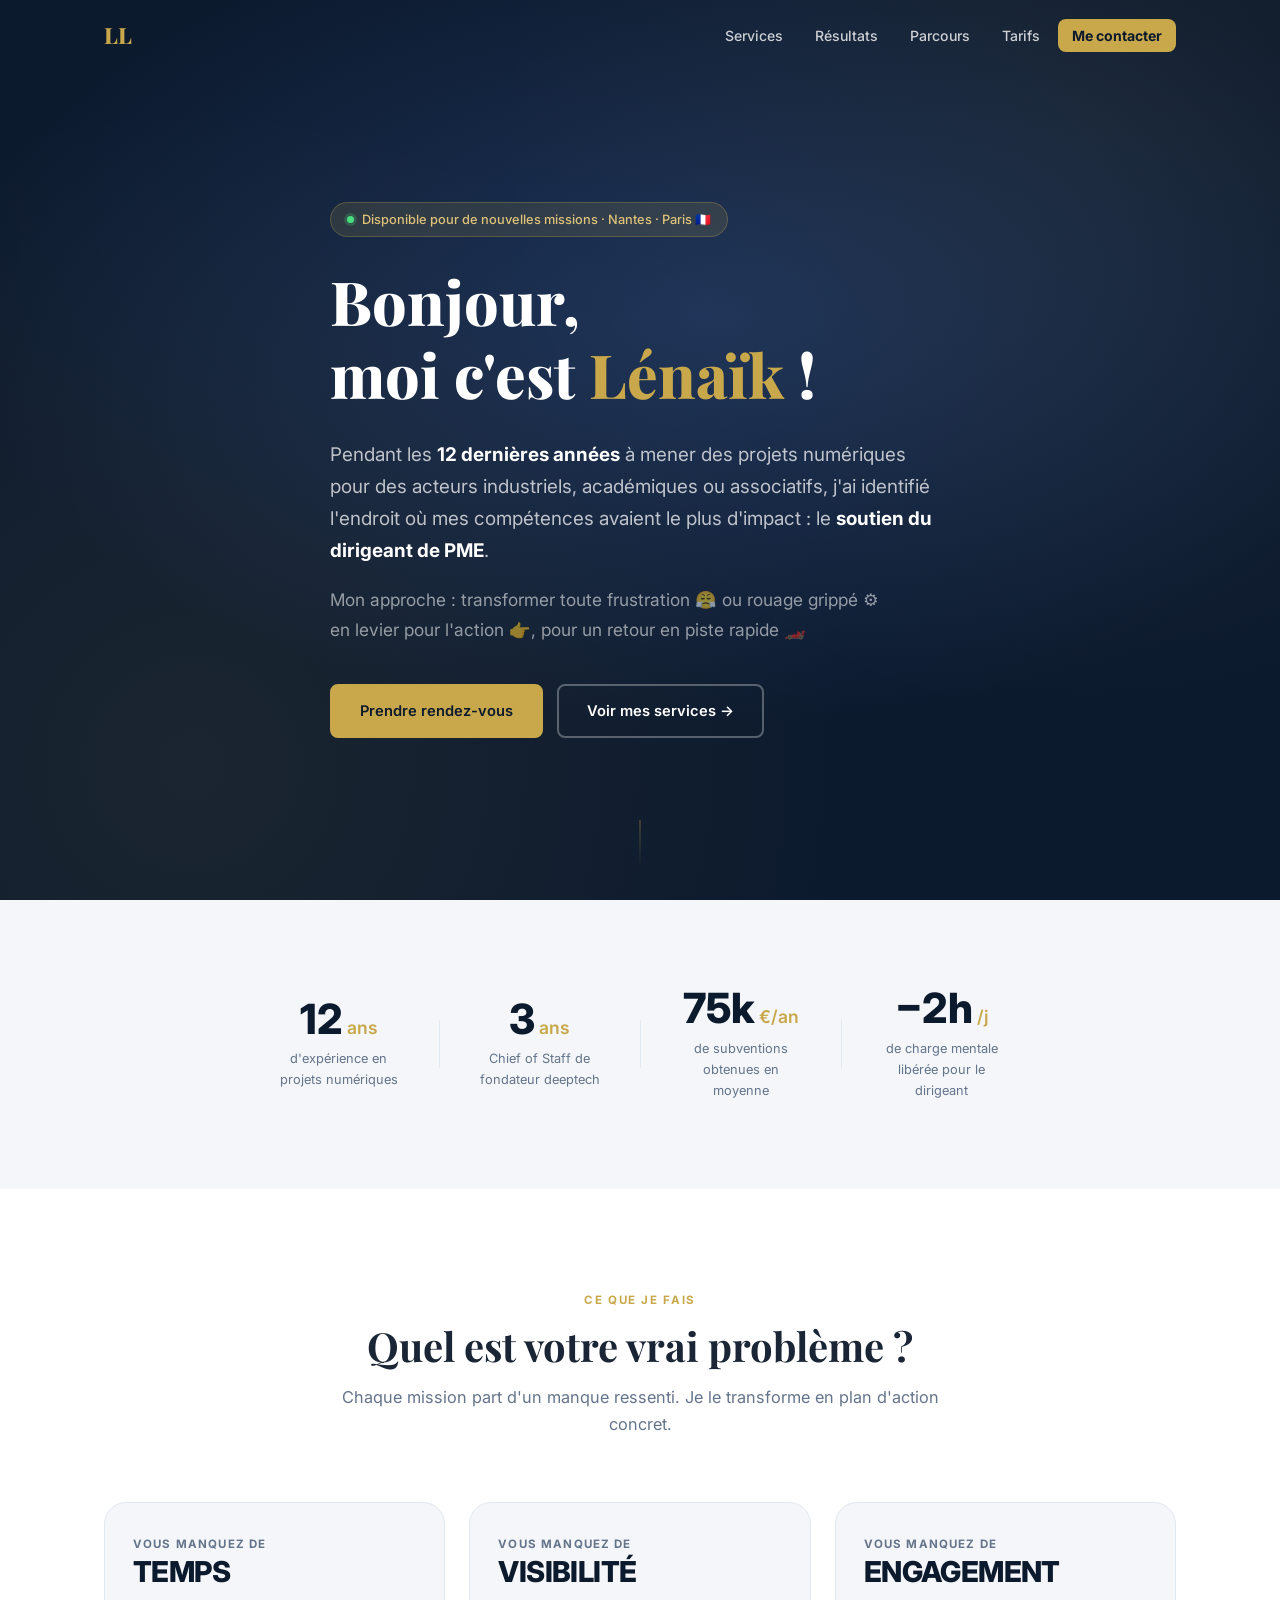
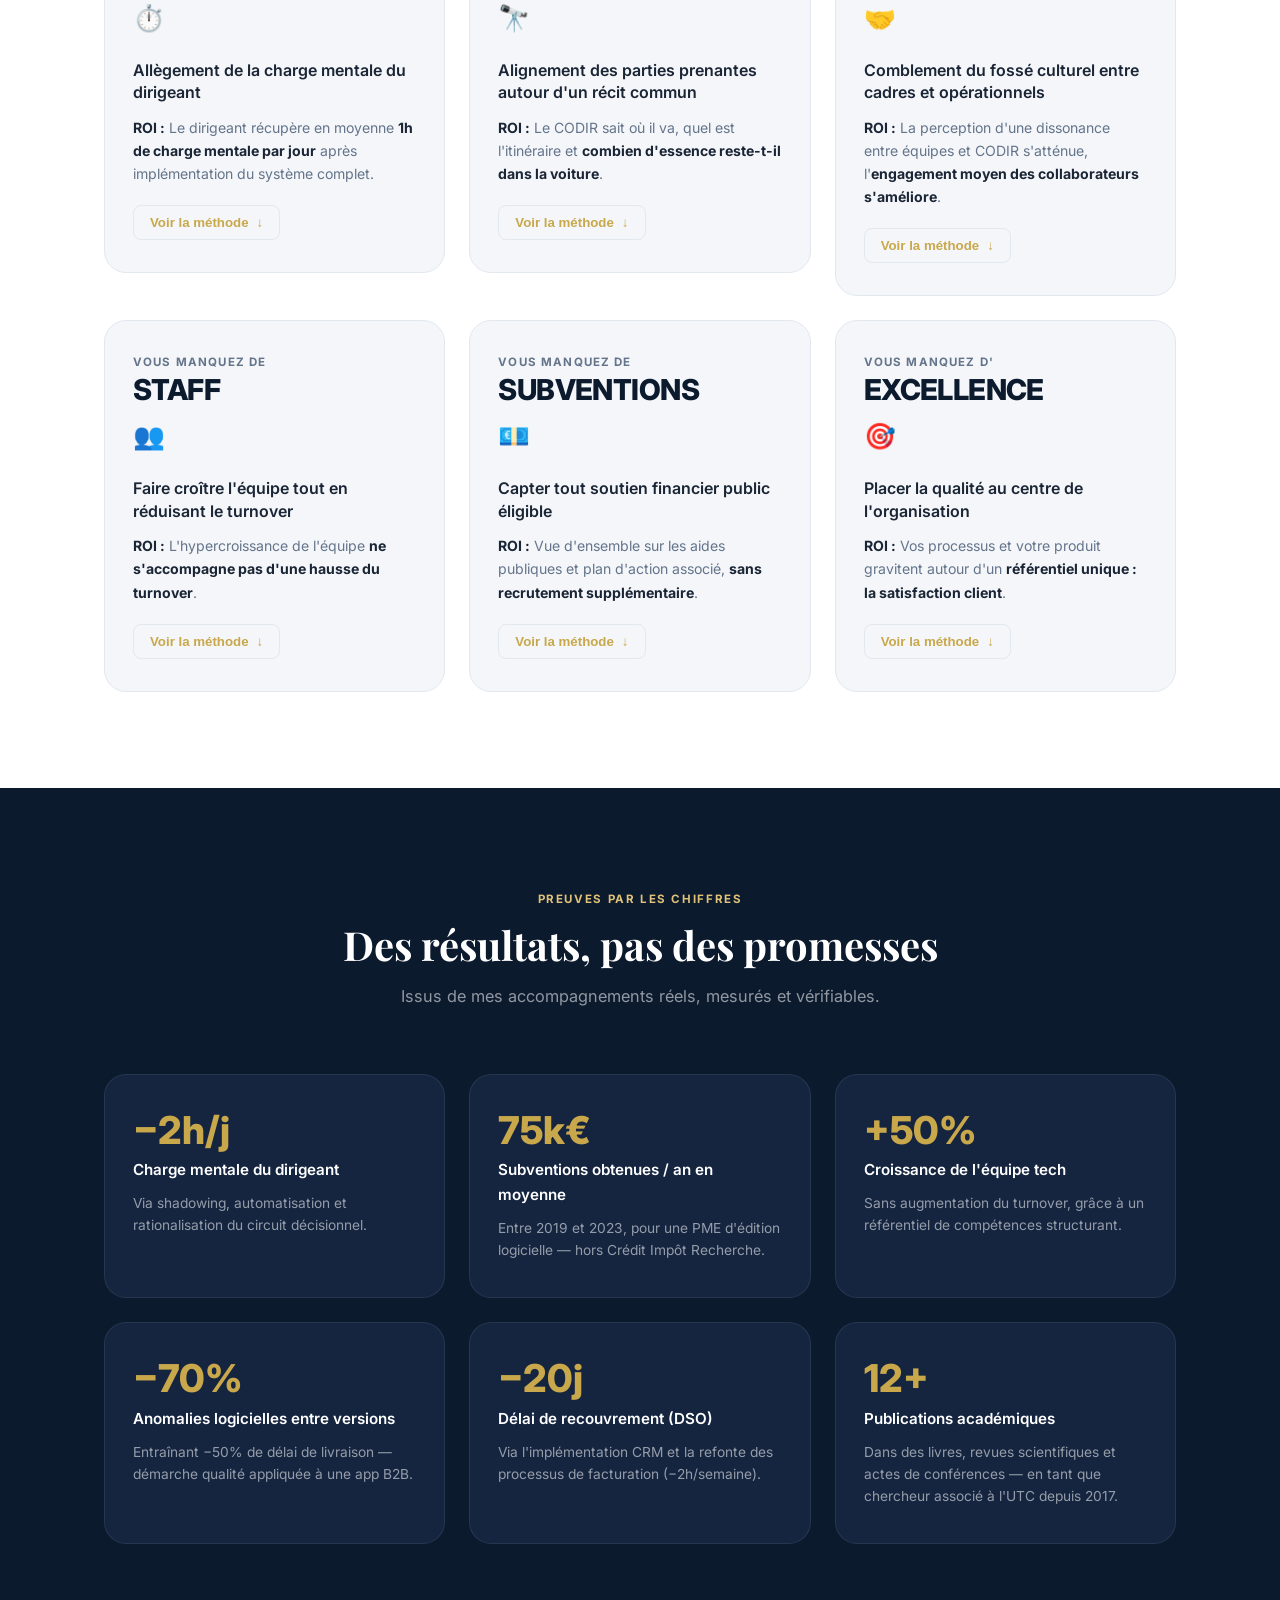
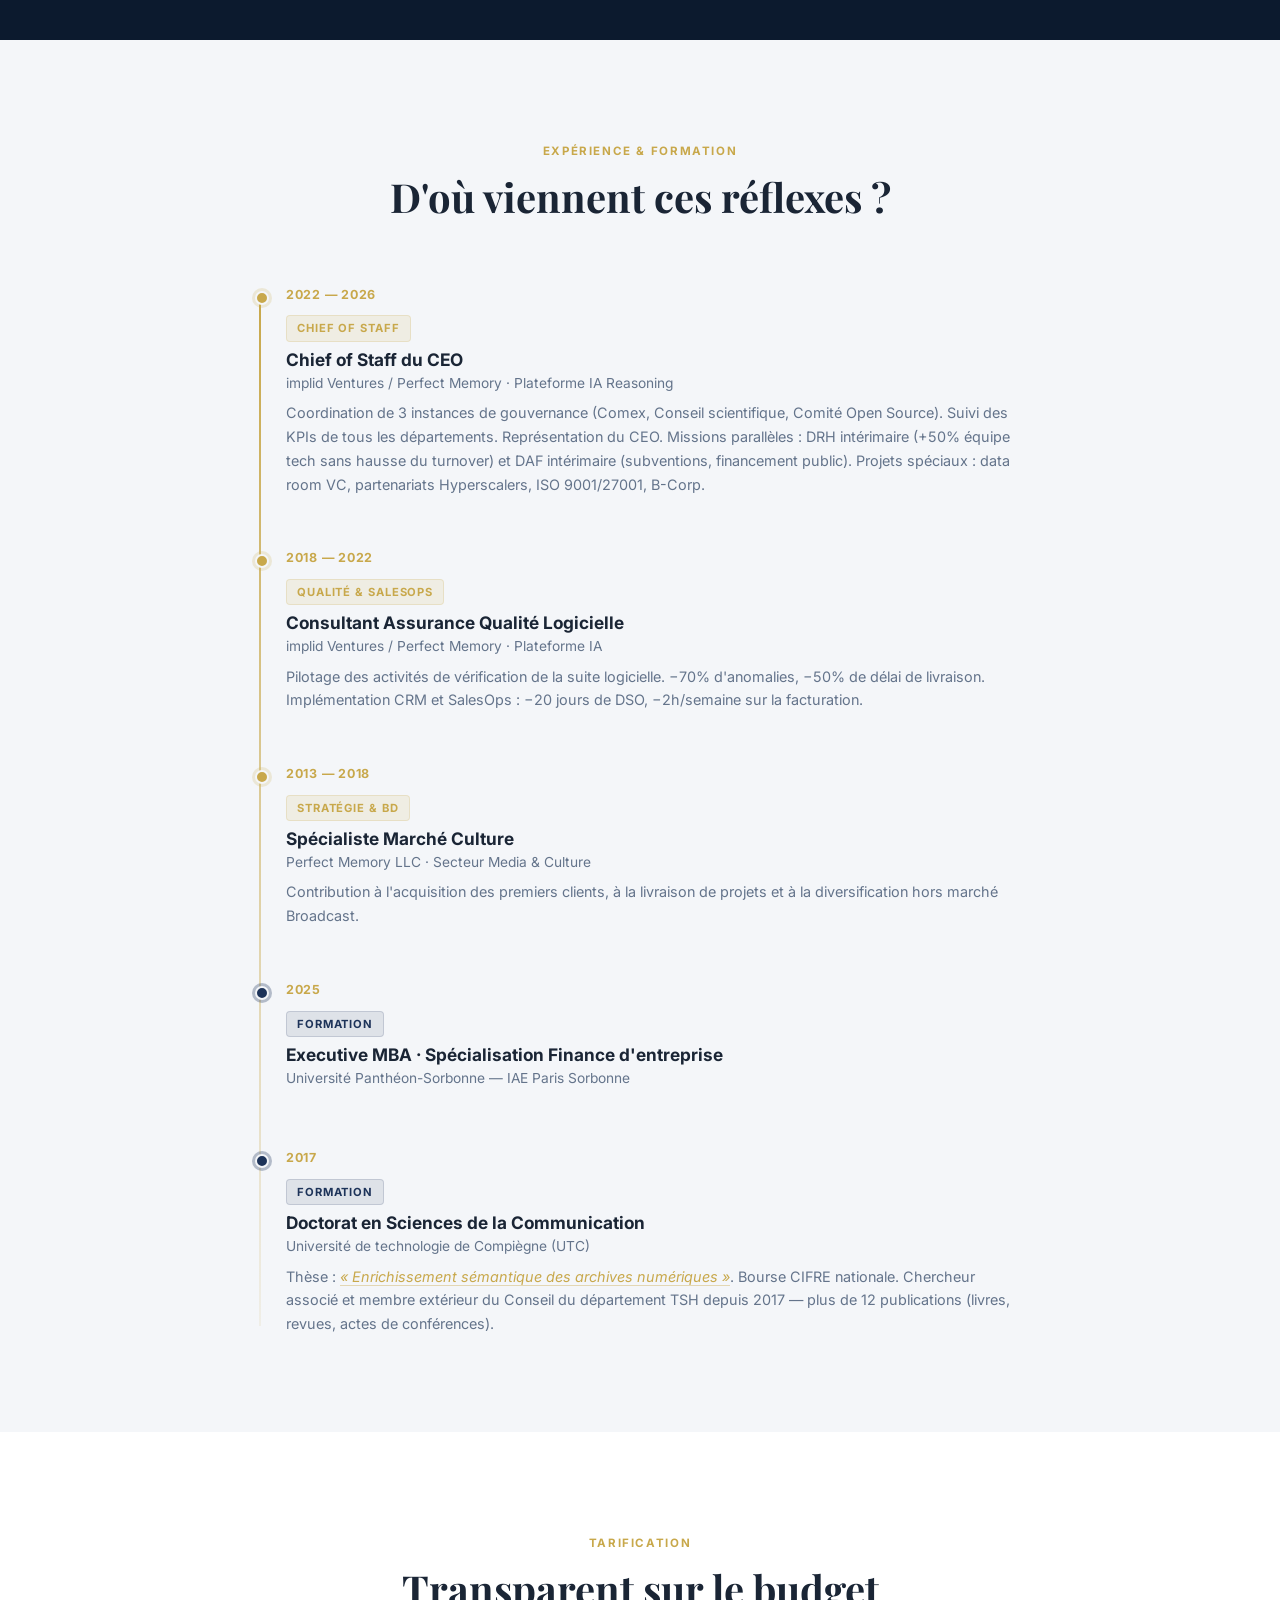
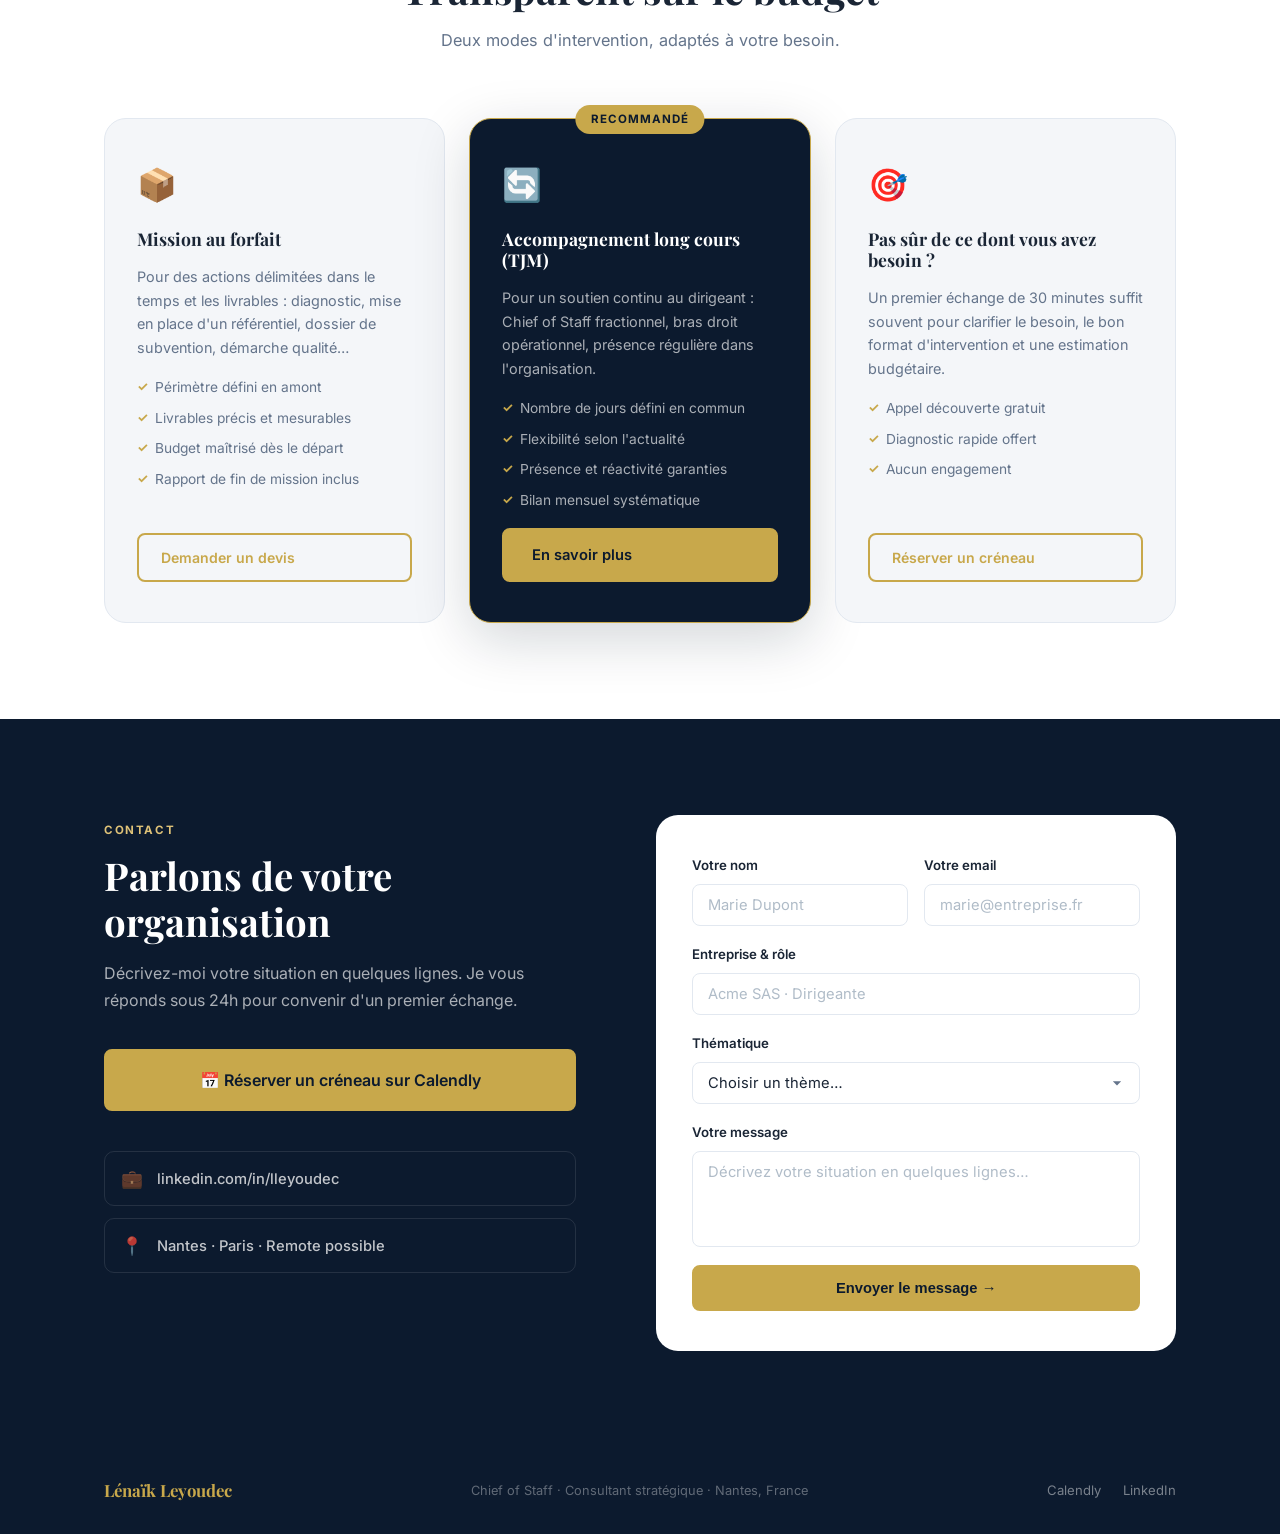
==== index.html @ 0b2a0958 "Formulaire : mailto via JS, supprime l'avertissement navigateur" ====
<!DOCTYPE html>
<html lang="fr">
<head>
  <meta charset="UTF-8" />
  <meta name="viewport" content="width=device-width, initial-scale=1.0" />
  <title>Lénaïk Leyoudec — Chief of Staff pour dirigeants de PME</title>
  <meta name="description" content="Consultant Chief of Staff pour dirigeants de PME et organisations en croissance. Allègement de la charge mentale, alignement stratégique, croissance d'équipe." />
  <link rel="preconnect" href="https://fonts.googleapis.com" />
  <link rel="preconnect" href="https://fonts.gstatic.com" crossorigin />
  <link href="https://fonts.googleapis.com/css2?family=Playfair+Display:wght@700;800&family=Inter:wght@300;400;500;600;700;800&display=swap" rel="stylesheet" />
  <link rel="stylesheet" href="style.css" />
</head>
<body>

  <!-- ─── NAV ──────────────────────────────────────────────── -->
  <nav id="navbar">
    <div class="nav-inner">
      <a href="#hero" class="nav-logo">LL</a>
      <ul class="nav-links" id="navLinks">
        <li><a href="#services" onclick="closeMenu()">Services</a></li>
        <li><a href="#resultats" onclick="closeMenu()">Résultats</a></li>
        <li><a href="#parcours" onclick="closeMenu()">Parcours</a></li>
        <li><a href="#tarifs" onclick="closeMenu()">Tarifs</a></li>
        <li><a href="#contact" class="nav-cta" onclick="closeMenu()">Me contacter</a></li>
      </ul>
      <button class="nav-burger" id="navBurger" aria-label="Menu">
        <span></span><span></span><span></span>
      </button>
    </div>
  </nav>

  <!-- ─── HERO ─────────────────────────────────────────────── -->
  <section id="hero">
    <div class="hero-bg"></div>
    <div class="container">
      <div class="hero-tag fade-in">Disponible pour de nouvelles missions · Nantes · Paris 🇫🇷</div>
      <h1 class="fade-in delay-1">Bonjour,<br />moi c'est <em>Lénaïk</em>&nbsp;!</h1>
      <p class="hero-chapeau fade-in delay-2">
        Pendant les <strong>12 dernières années</strong> à mener des projets numériques pour des acteurs industriels, académiques ou associatifs, j'ai identifié l'endroit où mes compétences avaient le plus d'impact : le <strong>soutien du dirigeant de PME</strong>.
      </p>
      <p class="hero-approche fade-in delay-3">
        Mon approche : transformer toute frustration&nbsp;😤 ou rouage grippé&nbsp;⚙️<br class="d-none-sm" />
        en levier pour l'action&nbsp;👉, pour un retour en piste rapide&nbsp;🏎️
      </p>
      <div class="hero-actions fade-in delay-4">
        <a href="#contact" class="btn btn-primary">Prendre rendez-vous</a>
        <a href="#services" class="btn btn-ghost">Voir mes services →</a>
      </div>
    </div>
    <div class="hero-scroll"><div class="scroll-track"></div></div>
  </section>

  <!-- ─── ACCROCHE CHIFFRES ─────────────────────────────────── -->
  <section id="chiffres" class="section-light">
    <div class="container chiffres-grid">
      <div class="chiffre reveal">
        <span class="chiffre-n">12<span class="chiffre-unit">ans</span></span>
        <span class="chiffre-l">d'expérience en projets numériques</span>
      </div>
      <div class="chiffre-sep reveal delay-1"></div>
      <div class="chiffre reveal delay-1">
        <span class="chiffre-n">3<span class="chiffre-unit">ans</span></span>
        <span class="chiffre-l">Chief of Staff de fondateur deeptech</span>
      </div>
      <div class="chiffre-sep reveal delay-2"></div>
      <div class="chiffre reveal delay-2">
        <span class="chiffre-n">75k<span class="chiffre-unit">€/an</span></span>
        <span class="chiffre-l">de subventions obtenues en moyenne</span>
      </div>
      <div class="chiffre-sep reveal delay-3"></div>
      <div class="chiffre reveal delay-3">
        <span class="chiffre-n">−2h<span class="chiffre-unit">/j</span></span>
        <span class="chiffre-l">de charge mentale libérée pour le dirigeant</span>
      </div>
    </div>
  </section>

  <!-- ─── SERVICES ─────────────────────────────────────────── -->
  <section id="services">
    <div class="container">
      <div class="section-header reveal">
        <span class="section-label">Ce que je fais</span>
        <h2>Quel est votre vrai problème ?</h2>
        <p class="section-sub">Chaque mission part d'un manque ressenti. Je le transforme en plan d'action concret.</p>
      </div>

      <div class="services-grid">

        <!-- Bloc 1 -->
        <div class="service-card reveal" data-index="0">
          <div class="service-header">
            <div class="service-manque">Vous manquez de</div>
            <div class="service-mot">TEMPS</div>
            <div class="service-icon">⏱️</div>
          </div>
          <h3>Allègement de la charge mentale du dirigeant</h3>
          <p class="service-roi"><strong>ROI :</strong> Le dirigeant récupère en moyenne <strong>1h de charge mentale par jour</strong> après implémentation du système complet.</p>
          <button class="service-toggle" aria-expanded="false">Voir la méthode <span class="toggle-arrow">↓</span></button>
          <div class="service-detail">
            <div class="detail-section">
              <h4>Méthode</h4>
              <p>Un état des lieux personnalisé est initié : <em>shadowing</em>, analyse des mails entrants, identification des goulots d'étranglement. La restitution fournit des suggestions d'outils (IA, automatisation) et d'arbitrages organisationnels. Je coordonne ensuite la mise en place jusqu'à la vitesse de croisière.</p>
            </div>
            <div class="detail-section">
              <h4>Résultats concrets</h4>
              <ul>
                <li>De &gt;1 000 à 0 mails non lus, sans perte d'opportunité</li>
                <li>Gain de temps substantiel (&gt;1h/j) par fléchage, synthèse et automatisation</li>
                <li>Allègement du poids des arbitrages grâce à la rationalisation du circuit décisionnel</li>
                <li>Récupération de temps de réflexion stratégique</li>
              </ul>
            </div>
            <div class="detail-skills">
              <span>Gestion du temps</span><span>Excellence opérationnelle</span><span>IA Agents</span><span>Workflows métiers</span>
            </div>
          </div>
        </div>

        <!-- Bloc 2 -->
        <div class="service-card reveal delay-1" data-index="1">
          <div class="service-header">
            <div class="service-manque">Vous manquez de</div>
            <div class="service-mot">VISIBILITÉ</div>
            <div class="service-icon">🔭</div>
          </div>
          <h3>Alignement des parties prenantes autour d'un récit commun</h3>
          <p class="service-roi"><strong>ROI :</strong> Le CODIR sait où il va, quel est l'itinéraire et <strong>combien d'essence reste-t-il dans la voiture</strong>.</p>
          <button class="service-toggle" aria-expanded="false">Voir la méthode <span class="toggle-arrow">↓</span></button>
          <div class="service-detail">
            <div class="detail-section">
              <h4>Méthode</h4>
              <p>Rédaction d'un document <em>Core Story</em> (origines, chemin parcouru, destination commune). Extraction des indicateurs clés adaptés à la méthode choisie (OKR, KPI…). Dissémination dans l'organisation et correction de trajectoire en continu.</p>
            </div>
            <div class="detail-section">
              <h4>Résultats concrets</h4>
              <ul>
                <li>Augmentation de l'engagement des équipes après diffusion interne</li>
                <li>Facteur différenciant lors de l'onboarding — rassure les nouveaux collaborateurs</li>
                <li>Réduction sensible de la durée des CODIR</li>
                <li>Indicateurs qui rassurent les parties prenantes externes (actionnaires, conseillers)</li>
              </ul>
            </div>
            <div class="detail-skills">
              <span>Diagnostic organisationnel</span><span>Storytelling d'entreprise</span><span>Dashboard KPI</span><span>OKR</span>
            </div>
          </div>
        </div>

        <!-- Bloc 3 -->
        <div class="service-card reveal delay-2" data-index="2">
          <div class="service-header">
            <div class="service-manque">Vous manquez de</div>
            <div class="service-mot">ENGAGEMENT</div>
            <div class="service-icon">🤝</div>
          </div>
          <h3>Comblement du fossé culturel entre cadres et opérationnels</h3>
          <p class="service-roi"><strong>ROI :</strong> La perception d'une dissonance entre équipes et CODIR s'atténue, l'<strong>engagement moyen des collaborateurs s'améliore</strong>.</p>
          <button class="service-toggle" aria-expanded="false">Voir la méthode <span class="toggle-arrow">↓</span></button>
          <div class="service-detail">
            <div class="detail-section">
              <h4>Méthode</h4>
              <p>Entretiens avec un échantillon de collaborateurs pour qualifier le fossé culturel. Feuille de route d'actions à court et moyen termes : culture de l'écrit, revues régulières inter-équipes, pratiques adaptées à l'organisation pour minimiser toute résistance au changement.</p>
            </div>
            <div class="detail-section">
              <h4>Résultats concrets</h4>
              <ul>
                <li>Implication plus forte dans les moments collectifs (questions, suggestions)</li>
                <li>Augmentation de l'<em>Employee Net Promoter Score</em></li>
                <li>Diminution du turnover sur le moyen terme</li>
              </ul>
            </div>
            <div class="detail-skills">
              <span>Diagnostic organisationnel</span><span>Médiation inter-métiers</span><span>Prise de parole</span><span>Documentation</span>
            </div>
          </div>
        </div>

        <!-- Bloc 4 -->
        <div class="service-card reveal" data-index="3">
          <div class="service-header">
            <div class="service-manque">Vous manquez de</div>
            <div class="service-mot">STAFF</div>
            <div class="service-icon">👥</div>
          </div>
          <h3>Faire croître l'équipe tout en réduisant le turnover</h3>
          <p class="service-roi"><strong>ROI :</strong> L'hypercroissance de l'équipe <strong>ne s'accompagne pas d'une hausse du turnover</strong>.</p>
          <button class="service-toggle" aria-expanded="false">Voir la méthode <span class="toggle-arrow">↓</span></button>
          <div class="service-detail">
            <div class="detail-section">
              <h4>Méthode</h4>
              <p>Esquisse du portrait humain de l'organisation → référentiel de compétences (techniques + humaines + valeurs cœur) → grille de recrutement. Ce cadrage de l'ADN permet de scaler en partant du déjà-là.</p>
            </div>
            <div class="detail-section">
              <h4>Résultats concrets</h4>
              <ul>
                <li>Onboarding plus rapide — les nouveaux s'immergent plus vite</li>
                <li>Entretiens annuels mieux vécus, construits sur le référentiel</li>
                <li>Gain de temps sur le cadrage des cabinets de recrutement</li>
                <li>Baisse du taux de rupture de période d'essai</li>
              </ul>
            </div>
            <div class="detail-skills">
              <span>GPEC</span><span>Profilage candidats</span><span>Pilotage ATS</span><span>Storytelling RH</span>
            </div>
          </div>
        </div>

        <!-- Bloc 5 -->
        <div class="service-card reveal delay-1" data-index="4">
          <div class="service-header">
            <div class="service-manque">Vous manquez de</div>
            <div class="service-mot">SUBVENTIONS</div>
            <div class="service-icon">💶</div>
          </div>
          <h3>Capter tout soutien financier public éligible</h3>
          <p class="service-roi"><strong>ROI :</strong> Vue d'ensemble sur les aides publiques et plan d'action associé, <strong>sans recrutement supplémentaire</strong>.</p>
          <button class="service-toggle" aria-expanded="false">Voir la méthode <span class="toggle-arrow">↓</span></button>
          <div class="service-detail">
            <div class="detail-section">
              <h4>Méthode</h4>
              <p>Diagnostic de l'organisation + veille fine des leviers français et européens → liste des aides pertinentes → plan d'action par levier activé (parties prenantes, livrables, calendrier). Formation d'acteurs internes + soutien opérationnel inclus.</p>
            </div>
            <div class="detail-section">
              <h4>Résultats concrets</h4>
              <ul>
                <li>Agrément Crédit Impôt Recherche obtenu auprès du MESR</li>
                <li><strong>75 000€ de subventions</strong> obtenues en moyenne annuellement (2019–2023), hors CIR</li>
              </ul>
            </div>
            <div class="detail-skills">
              <span>CIR / CII / JEI</span><span>Financements européens</span><span>ANR PIA</span><span>Modélisation financière</span>
            </div>
          </div>
        </div>

        <!-- Bloc 6 -->
        <div class="service-card reveal delay-2" data-index="5">
          <div class="service-header">
            <div class="service-manque">Vous manquez d'</div>
            <div class="service-mot">EXCELLENCE</div>
            <div class="service-icon">🎯</div>
          </div>
          <h3>Placer la qualité au centre de l'organisation</h3>
          <p class="service-roi"><strong>ROI :</strong> Vos processus et votre produit gravitent autour d'un <strong>référentiel unique : la satisfaction client</strong>.</p>
          <button class="service-toggle" aria-expanded="false">Voir la méthode <span class="toggle-arrow">↓</span></button>
          <div class="service-detail">
            <div class="detail-section">
              <h4>Méthode</h4>
              <p>Diagnostic qualité (ventes, opérations, produit, tech) → axes de montée en qualité → plan d'action (prérequis, méthodologie, livrables, calendrier) → accompagnement opérationnel + formation des parties prenantes internes.</p>
            </div>
            <div class="detail-section">
              <h4>Résultats concrets</h4>
              <ul>
                <li>−70% d'anomalies entre deux versions majeures logicielles</li>
                <li>−50% de délai de livraison (2018)</li>
                <li>−30% de temps sur la campagne de tests trimestrielle (2021)</li>
              </ul>
            </div>
            <div class="detail-skills">
              <span>ISO 9001</span><span>ISO 27001</span><span>Assurance qualité</span><span>Cartographie processus</span>
            </div>
          </div>
        </div>

      </div>
    </div>
  </section>

  <!-- ─── RÉSULTATS ─────────────────────────────────────────── -->
  <section id="resultats" class="section-dark">
    <div class="container">
      <div class="section-header reveal">
        <span class="section-label light">Preuves par les chiffres</span>
        <h2>Des résultats, pas des promesses</h2>
        <p class="section-sub">Issus de mes accompagnements réels, mesurés et vérifiables.</p>
      </div>
      <div class="resultats-grid">
        <div class="resultat-card reveal">
          <div class="r-big">−2h/j</div>
          <div class="r-title">Charge mentale du dirigeant</div>
          <p>Via shadowing, automatisation et rationalisation du circuit décisionnel.</p>
        </div>
        <div class="resultat-card reveal delay-1">
          <div class="r-big">75k€</div>
          <div class="r-title">Subventions obtenues / an en moyenne</div>
          <p>Entre 2019 et 2023, pour une PME d'édition logicielle — hors Crédit Impôt Recherche.</p>
        </div>
        <div class="resultat-card reveal delay-2">
          <div class="r-big">+50%</div>
          <div class="r-title">Croissance de l'équipe tech</div>
          <p>Sans augmentation du turnover, grâce à un référentiel de compétences structurant.</p>
        </div>
        <div class="resultat-card reveal">
          <div class="r-big">−70%</div>
          <div class="r-title">Anomalies logicielles entre versions</div>
          <p>Entraînant −50% de délai de livraison — démarche qualité appliquée à une app B2B.</p>
        </div>
        <div class="resultat-card reveal delay-1">
          <div class="r-big">−20j</div>
          <div class="r-title">Délai de recouvrement (DSO)</div>
          <p>Via l'implémentation CRM et la refonte des processus de facturation (−2h/semaine).</p>
        </div>
        <div class="resultat-card reveal delay-2">
          <div class="r-big">12+</div>
          <div class="r-title">Publications académiques</div>
          <p>Dans des livres, revues scientifiques et actes de conférences — en tant que chercheur associé à l'UTC depuis 2017.</p>
        </div>
      </div>
    </div>
  </section>

  <!-- ─── PARCOURS ──────────────────────────────────────────── -->
  <section id="parcours" class="section-light">
    <div class="container">
      <div class="section-header reveal">
        <span class="section-label">Expérience &amp; Formation</span>
        <h2>D'où viennent ces réflexes ?</h2>
      </div>
      <div class="timeline">

        <div class="tl-item reveal">
          <div class="tl-dot"></div>
          <div class="tl-date">2022 — 2026</div>
          <div class="tl-body">
            <span class="tl-badge">Chief of Staff</span>
            <h3>Chief of Staff du CEO</h3>
            <h4>implid Ventures / Perfect Memory · Plateforme IA Reasoning</h4>
            <p>Coordination de 3 instances de gouvernance (Comex, Conseil scientifique, Comité Open Source). Suivi des KPIs de tous les départements. Représentation du CEO. Missions parallèles : DRH intérimaire (+50% équipe tech sans hausse du turnover) et DAF intérimaire (subventions, financement public). Projets spéciaux : data room VC, partenariats Hyperscalers, ISO 9001/27001, B-Corp.</p>
          </div>
        </div>

        <div class="tl-item reveal delay-1">
          <div class="tl-dot"></div>
          <div class="tl-date">2018 — 2022</div>
          <div class="tl-body">
            <span class="tl-badge">Qualité &amp; SalesOps</span>
            <h3>Consultant Assurance Qualité Logicielle</h3>
            <h4>implid Ventures / Perfect Memory · Plateforme IA</h4>
            <p>Pilotage des activités de vérification de la suite logicielle. −70% d'anomalies, −50% de délai de livraison. Implémentation CRM et SalesOps : −20 jours de DSO, −2h/semaine sur la facturation.</p>
          </div>
        </div>

        <div class="tl-item reveal delay-2">
          <div class="tl-dot"></div>
          <div class="tl-date">2013 — 2018</div>
          <div class="tl-body">
            <span class="tl-badge">Stratégie &amp; BD</span>
            <h3>Spécialiste Marché Culture</h3>
            <h4>Perfect Memory LLC · Secteur Media &amp; Culture</h4>
            <p>Contribution à l'acquisition des premiers clients, à la livraison de projets et à la diversification hors marché Broadcast.</p>
          </div>
        </div>

        <div class="tl-item reveal">
          <div class="tl-dot tl-dot--edu"></div>
          <div class="tl-date">2025</div>
          <div class="tl-body">
            <span class="tl-badge tl-badge--edu">Formation</span>
            <h3>Executive MBA · Spécialisation Finance d'entreprise</h3>
            <h4>Université Panthéon-Sorbonne — IAE Paris Sorbonne</h4>
          </div>
        </div>

        <div class="tl-item reveal delay-1">
          <div class="tl-dot tl-dot--edu"></div>
          <div class="tl-date">2017</div>
          <div class="tl-body">
            <span class="tl-badge tl-badge--edu">Formation</span>
            <h3>Doctorat en Sciences de la Communication</h3>
            <h4>Université de technologie de Compiègne (UTC)</h4>
            <p>Thèse : <a href="https://bibliotheque.utc.fr/Default/doc/SYRACUSE/535442/l-editorialisation-du-film-de-famille" target="_blank" class="tl-link"><em>« Enrichissement sémantique des archives numériques »</em></a>. Bourse CIFRE nationale. Chercheur associé et membre extérieur du Conseil du département TSH depuis 2017 — plus de 12 publications (livres, revues, actes de conférences).</p>
          </div>
        </div>

      </div>
    </div>
  </section>

  <!-- ─── TARIFS ────────────────────────────────────────────── -->
  <section id="tarifs">
    <div class="container">
      <div class="section-header reveal">
        <span class="section-label">Tarification</span>
        <h2>Transparent sur le budget</h2>
        <p class="section-sub">Deux modes d'intervention, adaptés à votre besoin.</p>
      </div>
      <div class="tarifs-grid">
        <div class="tarif-card reveal">
          <div class="tarif-icon">📦</div>
          <h3>Mission au forfait</h3>
          <p class="tarif-desc">Pour des actions délimitées dans le temps et les livrables : diagnostic, mise en place d'un référentiel, dossier de subvention, démarche qualité…</p>
          <ul class="tarif-includes">
            <li>Périmètre défini en amont</li>
            <li>Livrables précis et mesurables</li>
            <li>Budget maîtrisé dès le départ</li>
            <li>Rapport de fin de mission inclus</li>
          </ul>
          <a href="#contact" class="btn btn-outline">Demander un devis</a>
        </div>
        <div class="tarif-card tarif-card--featured reveal delay-1">
          <div class="tarif-badge-top">Recommandé</div>
          <div class="tarif-icon">🔄</div>
          <h3>Accompagnement long cours (TJM)</h3>
          <p class="tarif-desc">Pour un soutien continu au dirigeant : Chief of Staff fractionnel, bras droit opérationnel, présence régulière dans l'organisation.</p>
          <ul class="tarif-includes">
            <li>Nombre de jours défini en commun</li>
            <li>Flexibilité selon l'actualité</li>
            <li>Présence et réactivité garanties</li>
            <li>Bilan mensuel systématique</li>
          </ul>
          <a href="#contact" class="btn btn-primary">En savoir plus</a>
        </div>
        <div class="tarif-card reveal delay-2">
          <div class="tarif-icon">🎯</div>
          <h3>Pas sûr de ce dont vous avez besoin ?</h3>
          <p class="tarif-desc">Un premier échange de 30 minutes suffit souvent pour clarifier le besoin, le bon format d'intervention et une estimation budgétaire.</p>
          <ul class="tarif-includes">
            <li>Appel découverte gratuit</li>
            <li>Diagnostic rapide offert</li>
            <li>Aucun engagement</li>
          </ul>
          <a href="https://calendly.com/l-leyoudec/parlons-ensemble-des-enjeux-de-votre-organisation" target="_blank" class="btn btn-outline">Réserver un créneau</a>
        </div>
      </div>
    </div>
  </section>

  <!-- ─── CONTACT ───────────────────────────────────────────── -->
  <section id="contact" class="section-dark">
    <div class="container contact-grid">
      <div class="contact-left reveal">
        <span class="section-label light">Contact</span>
        <h2>Parlons de votre organisation</h2>
        <p>Décrivez-moi votre situation en quelques lignes. Je vous réponds sous 24h pour convenir d'un premier échange.</p>
        <a href="https://calendly.com/l-leyoudec/parlons-ensemble-des-enjeux-de-votre-organisation" target="_blank" class="btn btn-primary calendly-btn">
          📅 Réserver un créneau sur Calendly
        </a>
        <div class="contact-coords">
          <a href="https://www.linkedin.com/in/lleyoudec" target="_blank" class="coord-item">
            <span class="coord-icon">💼</span>
            linkedin.com/in/lleyoudec
          </a>
          <div class="coord-item coord-plain">
            <span class="coord-icon">📍</span>
            Nantes · Paris · Remote possible
          </div>
        </div>
      </div>
      <form class="contact-form reveal delay-1" id="contactForm">
        <div class="form-row">
          <div class="form-group">
            <label for="nom">Votre nom</label>
            <input type="text" id="nom" name="nom" placeholder="Marie Dupont" required />
          </div>
          <div class="form-group">
            <label for="email">Votre email</label>
            <input type="email" id="email" name="email" placeholder="marie@entreprise.fr" required />
          </div>
        </div>
        <div class="form-group">
          <label for="entreprise">Entreprise &amp; rôle</label>
          <input type="text" id="entreprise" name="entreprise" placeholder="Acme SAS · Dirigeante" />
        </div>
        <div class="form-group">
          <label for="besoin">Thématique</label>
          <select id="besoin" name="besoin">
            <option value="">Choisir un thème…</option>
            <option>Allègement charge mentale</option>
            <option>Alignement stratégique / KPIs</option>
            <option>Fossé culturel / Engagement</option>
            <option>Recrutement / Croissance d'équipe</option>
            <option>Subventions / Financement public</option>
            <option>Démarche qualité / Certifications</option>
            <option>Autre / Je ne sais pas encore</option>
          </select>
        </div>
        <div class="form-group">
          <label for="message">Votre message</label>
          <textarea id="message" name="message" rows="4" placeholder="Décrivez votre situation en quelques lignes…" required></textarea>
        </div>
        <button type="submit" class="btn btn-primary btn-full">Envoyer le message →</button>
        <div class="form-success" id="formSuccess">✓ Message envoyé ! Lénaïk vous répond sous 24h.</div>
      </form>
    </div>
  </section>

  <!-- ─── FOOTER ────────────────────────────────────────────── -->
  <footer>
    <div class="container footer-inner">
      <span class="footer-name">Lénaïk Leyoudec</span>
      <span class="footer-sub">Chief of Staff · Consultant stratégique · Nantes, France</span>
      <div class="footer-links">
        <a href="https://calendly.com/l-leyoudec/parlons-ensemble-des-enjeux-de-votre-organisation" target="_blank">Calendly</a>
        <a href="https://www.linkedin.com/in/lleyoudec" target="_blank">LinkedIn</a>
      </div>
    </div>
  </footer>

  <script src="script.js"></script>
</body>
</html>
---- style.css ----
/* ── TOKENS ─────────────────────────────────────────── */
:root {
  --navy:      #0c1a2e;
  --navy-2:    #152540;
  --navy-3:    #1d3359;
  --gold:      #c8a84b;
  --gold-2:    #dfc278;
  --gold-bg:   rgba(200,168,75,.12);
  --white:     #ffffff;
  --off:       #f4f6f9;
  --text:      #1a2535;
  --muted:     #64748b;
  --border:    #e2e8f0;
  --r:         14px;
  --r-lg:      22px;
  --sh:        0 4px 24px rgba(12,26,46,.08);
  --sh-lg:     0 16px 56px rgba(12,26,46,.18);
  --ease:      cubic-bezier(.4,0,.2,1);
  --t:         .25s;
}

/* ── RESET ──────────────────────────────────────────── */
*,*::before,*::after{box-sizing:border-box;margin:0;padding:0}
html{scroll-behavior:smooth;font-size:16px}
body{font-family:'Inter',system-ui,sans-serif;color:var(--text);background:var(--white);line-height:1.65;overflow-x:hidden}
a{color:inherit;text-decoration:none}
ul{list-style:none}
h1,h2,h3,h4{line-height:1.2}
.container{max-width:1120px;margin:0 auto;padding:0 24px}
section{padding:96px 0}
.section-light{background:var(--off)}
.section-dark{background:var(--navy);color:var(--white)}

.section-label{display:inline-block;font-size:.72rem;font-weight:700;letter-spacing:.14em;text-transform:uppercase;color:var(--gold);margin-bottom:12px}
.section-label.light{color:var(--gold-2)}
.section-header{text-align:center;max-width:640px;margin:0 auto 64px}
.section-header h2{font-family:'Playfair Display',Georgia,serif;font-size:clamp(1.8rem,3.5vw,2.5rem);margin-bottom:14px}
.section-sub{color:var(--muted);font-size:1.02rem}
.section-dark .section-sub{color:rgba(255,255,255,.55)}

/* ── BUTTONS ────────────────────────────────────────── */
.btn{display:inline-flex;align-items:center;gap:8px;padding:13px 28px;border-radius:8px;font-weight:600;font-size:.92rem;cursor:pointer;border:2px solid transparent;transition:all var(--t) var(--ease);white-space:nowrap}
.btn-primary{background:var(--gold);color:var(--navy);border-color:var(--gold)}
.btn-primary:hover{background:var(--gold-2);border-color:var(--gold-2);transform:translateY(-2px);box-shadow:0 8px 24px rgba(200,168,75,.35)}
.btn-ghost{background:transparent;color:var(--white);border-color:rgba(255,255,255,.3)}
.btn-ghost:hover{background:rgba(255,255,255,.08);border-color:rgba(255,255,255,.65)}
.btn-outline{background:transparent;color:var(--gold);border-color:var(--gold);padding:11px 22px;font-size:.88rem}
.btn-outline:hover{background:var(--gold);color:var(--navy)}
.btn-full{width:100%;justify-content:center}

/* ── ANIMATIONS ─────────────────────────────────────── */
.fade-in{opacity:0;transform:translateY(22px);animation:fadeUp .7s var(--ease) forwards}
.delay-1{animation-delay:.15s}
.delay-2{animation-delay:.3s}
.delay-3{animation-delay:.45s}
.delay-4{animation-delay:.6s}
@keyframes fadeUp{to{opacity:1;transform:translateY(0)}}

.reveal{opacity:0;transform:translateY(28px);transition:opacity .6s ease,transform .6s ease}
.reveal.visible{opacity:1;transform:none}
.reveal.delay-1{transition-delay:.1s}
.reveal.delay-2{transition-delay:.2s}
.reveal.delay-3{transition-delay:.3s}

/* ── NAVBAR ─────────────────────────────────────────── */
#navbar{position:fixed;top:0;left:0;right:0;z-index:100;transition:background var(--t),box-shadow var(--t)}
#navbar.scrolled{background:rgba(12,26,46,.96);backdrop-filter:blur(14px);box-shadow:0 2px 24px rgba(0,0,0,.3)}
.nav-inner{max-width:1120px;margin:0 auto;padding:0 24px;height:70px;display:flex;align-items:center;justify-content:space-between}
.nav-logo{font-family:'Playfair Display',Georgia,serif;font-size:1.4rem;font-weight:800;color:var(--gold);letter-spacing:-.02em}
.nav-links{display:flex;align-items:center;gap:4px}
.nav-links a{color:rgba(255,255,255,.78);font-size:.88rem;font-weight:500;padding:8px 14px;border-radius:7px;transition:color var(--t),background var(--t)}
.nav-links a:hover{color:var(--white);background:rgba(255,255,255,.09)}
.nav-cta{background:var(--gold)!important;color:var(--navy)!important;font-weight:700!important;border-radius:8px!important}
.nav-cta:hover{background:var(--gold-2)!important}
.nav-burger{display:none;flex-direction:column;gap:5px;background:none;border:none;cursor:pointer;padding:8px}
.nav-burger span{display:block;width:22px;height:2px;background:var(--white);border-radius:2px;transition:all var(--t)}

/* ── HERO ───────────────────────────────────────────── */
#hero{min-height:100vh;display:flex;align-items:center;position:relative;overflow:hidden;padding:120px 0 80px}
.hero-bg{position:absolute;inset:0;background:radial-gradient(ellipse 90% 70% at 55% 35%,var(--navy-3) 0%,var(--navy) 65%);z-index:-1}
.hero-bg::after{content:'';position:absolute;inset:0;background:radial-gradient(circle at 15% 85%,rgba(200,168,75,.08) 0%,transparent 50%),radial-gradient(circle at 85% 15%,rgba(200,168,75,.06) 0%,transparent 45%)}
.hero-tag{display:inline-flex;align-items:center;gap:8px;background:rgba(200,168,75,.14);border:1px solid rgba(200,168,75,.28);color:var(--gold-2);font-size:.8rem;font-weight:500;padding:6px 16px;border-radius:100px;margin-bottom:28px}
.hero-tag::before{content:'';width:7px;height:7px;background:#4ade80;border-radius:50%;box-shadow:0 0 0 3px rgba(74,222,128,.2)}
h1{font-family:'Playfair Display',Georgia,serif;font-size:clamp(2.2rem,5vw,3.8rem);color:var(--white);margin-bottom:28px;font-weight:800}
h1 em{font-style:normal;color:var(--gold)}
.hero-chapeau{font-size:clamp(1rem,1.8vw,1.18rem);color:rgba(255,255,255,.72);max-width:620px;margin-bottom:18px;line-height:1.7}
.hero-chapeau strong{color:var(--white)}
.hero-approche{font-size:clamp(.95rem,1.6vw,1.08rem);color:rgba(255,255,255,.55);max-width:600px;margin-bottom:40px;line-height:1.7}
.hero-actions{display:flex;gap:14px;flex-wrap:wrap}
.hero-scroll{position:absolute;bottom:32px;left:50%;transform:translateX(-50%);display:flex;flex-direction:column;align-items:center}
.scroll-track{width:1px;height:48px;background:linear-gradient(to bottom,rgba(200,168,75,.5),transparent);animation:pulse 2s ease-in-out infinite}
@keyframes pulse{0%,100%{opacity:.3}50%{opacity:1}}

/* ── CHIFFRES ───────────────────────────────────────── */
#chiffres{padding:60px 0}
.chiffres-grid{display:flex;align-items:center;justify-content:center;gap:0;flex-wrap:wrap}
.chiffre{display:flex;flex-direction:column;align-items:center;padding:28px 40px;text-align:center}
.chiffre-n{font-family:'Inter',system-ui,sans-serif;font-size:2.6rem;font-weight:800;color:var(--navy);line-height:1}
.chiffre-unit{font-size:1.1rem;font-weight:600;color:var(--gold);margin-left:4px}
.chiffre-l{font-size:.8rem;color:var(--muted);margin-top:8px;max-width:120px;text-align:center}
.chiffre-sep{width:1px;height:48px;background:var(--border)}

/* ── SERVICES ───────────────────────────────────────── */
#services{background:var(--white)}
.services-grid{display:grid;grid-template-columns:repeat(3,1fr);gap:24px;align-items:start}

.service-card{background:var(--off);border:1.5px solid var(--border);border-radius:var(--r-lg);padding:32px 28px;transition:border-color var(--t),box-shadow var(--t),transform var(--t);display:flex;flex-direction:column}
.service-card:hover{border-color:var(--gold);box-shadow:0 12px 40px rgba(200,168,75,.1);transform:translateY(-3px)}

.service-header{display:flex;flex-direction:column;margin-bottom:20px}
.service-manque{font-size:.72rem;font-weight:700;letter-spacing:.1em;text-transform:uppercase;color:var(--muted)}
.service-mot{font-family:'Inter',system-ui,sans-serif;font-size:1.8rem;font-weight:800;color:var(--navy);line-height:1;margin:4px 0;letter-spacing:-.02em}
.service-icon{font-size:1.6rem;margin-top:6px}
.service-card h3{font-size:1rem;font-weight:600;color:var(--text);margin-bottom:12px;line-height:1.4}
.service-roi{font-size:.88rem;color:var(--muted);margin-bottom:20px;flex-grow:1}
.service-roi strong{color:var(--text)}

.service-toggle{display:flex;align-items:center;gap:8px;background:none;border:1.5px solid var(--border);border-radius:8px;padding:9px 16px;font-size:.83rem;font-weight:600;color:var(--gold);cursor:pointer;transition:all var(--t);align-self:flex-start}
.service-toggle:hover{background:var(--gold-bg);border-color:var(--gold)}
.toggle-arrow{transition:transform var(--t)}
.service-toggle[aria-expanded="true"] .toggle-arrow{transform:rotate(180deg)}

.service-detail{display:none;margin-top:20px;border-top:1px solid var(--border);padding-top:20px}
.service-detail.open{display:block}
.detail-section{margin-bottom:16px}
.detail-section h4{font-size:.78rem;font-weight:700;letter-spacing:.08em;text-transform:uppercase;color:var(--gold);margin-bottom:8px}
.detail-section p{font-size:.86rem;color:var(--muted);line-height:1.65}
.detail-section ul{display:flex;flex-direction:column;gap:6px}
.detail-section li{font-size:.85rem;color:var(--muted);padding-left:16px;position:relative}
.detail-section li::before{content:'→';position:absolute;left:0;color:var(--gold);font-size:.75rem}
.detail-skills{display:flex;flex-wrap:wrap;gap:6px;margin-top:16px}
.detail-skills span{background:var(--gold-bg);color:var(--gold);border:1px solid rgba(200,168,75,.25);font-size:.74rem;font-weight:600;padding:4px 10px;border-radius:100px}

/* ── RÉSULTATS ──────────────────────────────────────── */
.resultats-grid{display:grid;grid-template-columns:repeat(3,1fr);gap:24px}
.resultat-card{background:var(--navy-2);border:1px solid rgba(255,255,255,.08);border-radius:var(--r-lg);padding:36px 28px;transition:border-color var(--t),transform var(--t)}
.resultat-card:hover{border-color:rgba(200,168,75,.4);transform:translateY(-3px)}
.r-big{font-family:'Inter',system-ui,sans-serif;font-size:2.4rem;font-weight:800;color:var(--gold);line-height:1;margin-bottom:8px}
.r-title{font-weight:600;font-size:.95rem;color:var(--white);margin-bottom:10px}
.resultat-card p{font-size:.86rem;color:rgba(255,255,255,.55);line-height:1.6}

/* ── TIMELINE ───────────────────────────────────────── */
.timeline{position:relative;padding-left:36px;max-width:780px;margin:0 auto}
.timeline::before{content:'';position:absolute;left:9px;top:10px;bottom:10px;width:2px;background:linear-gradient(to bottom,var(--gold),rgba(200,168,75,.1))}
.tl-item{position:relative;padding-bottom:52px}
.tl-item:last-child{padding-bottom:0}
.tl-dot{position:absolute;left:-31px;top:6px;width:14px;height:14px;border-radius:50%;background:var(--gold);border:2px solid var(--off);box-shadow:0 0 0 3px rgba(200,168,75,.2)}
.tl-dot--edu{background:var(--navy-3);border-color:var(--off);box-shadow:0 0 0 3px rgba(29,51,89,.3)}
.tl-date{font-size:.78rem;font-weight:700;letter-spacing:.06em;color:var(--gold);margin-bottom:8px}
.tl-badge{display:inline-block;font-size:.7rem;font-weight:700;letter-spacing:.08em;text-transform:uppercase;background:var(--gold-bg);color:var(--gold);border:1px solid rgba(200,168,75,.2);padding:3px 10px;border-radius:4px;margin-bottom:8px}
.tl-badge--edu{background:rgba(29,51,89,.1);color:var(--navy-3);border-color:rgba(29,51,89,.15)}
.tl-body h3{font-size:1.08rem;font-weight:700;color:var(--text);margin-bottom:4px}
.tl-body h4{font-size:.86rem;font-weight:400;color:var(--muted);margin-bottom:10px}
.tl-body p{font-size:.9rem;color:var(--muted);line-height:1.65}

/* ── TARIFS ─────────────────────────────────────────── */
#tarifs{background:var(--white)}
.tarifs-grid{display:grid;grid-template-columns:repeat(3,1fr);gap:24px}
.tarif-card{background:var(--off);border:1.5px solid var(--border);border-radius:var(--r-lg);padding:40px 32px;display:flex;flex-direction:column;gap:16px;position:relative;transition:border-color var(--t),box-shadow var(--t)}
.tarif-card:hover{border-color:var(--gold);box-shadow:var(--sh)}
.tarif-card--featured{background:var(--navy);border-color:var(--gold);color:var(--white);box-shadow:var(--sh-lg)}
.tarif-card--featured h3{color:var(--white)!important}
.tarif-card--featured .tarif-desc,.tarif-card--featured .tarif-includes li{color:rgba(255,255,255,.65)}
.tarif-badge-top{position:absolute;top:-14px;left:50%;transform:translateX(-50%);background:var(--gold);color:var(--navy);font-size:.72rem;font-weight:700;letter-spacing:.08em;text-transform:uppercase;padding:5px 16px;border-radius:100px}
.tarif-icon{font-size:2rem}
.tarif-card h3{font-family:'Playfair Display',Georgia,serif;font-size:1.1rem;font-weight:700;color:var(--text)}
.tarif-desc{font-size:.9rem;color:var(--muted);line-height:1.65}
.tarif-includes{display:flex;flex-direction:column;gap:8px;flex-grow:1}
.tarif-includes li{font-size:.86rem;color:var(--muted);padding-left:18px;position:relative}
.tarif-includes li::before{content:'✓';position:absolute;left:0;color:var(--gold);font-size:.8rem;font-weight:700}

/* ── CONTACT ────────────────────────────────────────── */
.contact-grid{display:grid;grid-template-columns:1fr 1.1fr;gap:80px;align-items:start}
.contact-left h2{font-family:'Playfair Display',Georgia,serif;font-size:clamp(1.8rem,3vw,2.4rem);margin-bottom:16px}
.contact-left>p{color:rgba(255,255,255,.65);margin-bottom:36px;font-size:1rem}
.calendly-btn{width:100%;justify-content:center;margin-bottom:20px;font-size:1rem;padding:16px 28px}
/* thesis link */
.tl-link{color:var(--gold);text-decoration:underline;text-decoration-color:rgba(200,168,75,.4);text-underline-offset:3px;transition:color var(--t)}
.tl-link:hover{color:var(--gold-2)}

/* contact options */
.contact-option{margin-bottom:4px}
.contact-option-label{font-size:.72rem;font-weight:700;letter-spacing:.1em;text-transform:uppercase;color:var(--gold-2);margin-bottom:6px}
.contact-option-desc{font-size:.88rem;color:rgba(255,255,255,.55);line-height:1.6;margin-bottom:14px}
.contact-divider{display:flex;align-items:center;gap:12px;margin:20px 0;color:rgba(255,255,255,.25);font-size:.8rem}
.contact-divider::before,.contact-divider::after{content:'';flex:1;height:1px;background:rgba(255,255,255,.12)}
.contact-divider span{white-space:nowrap}
.contact-coords{display:flex;flex-direction:column;gap:12px;margin-top:20px}
.coord-item{display:flex;align-items:center;gap:14px;font-size:.92rem;font-weight:500;color:rgba(255,255,255,.75);padding:12px 16px;border:1px solid rgba(255,255,255,.1);border-radius:10px;transition:border-color var(--t),color var(--t)}
.coord-item:hover{border-color:rgba(200,168,75,.4);color:var(--gold-2)}
.coord-plain:hover{border-color:rgba(255,255,255,.1);color:rgba(255,255,255,.75);cursor:default}
.coord-icon{font-size:1.1rem;flex-shrink:0}

.contact-form{background:var(--white);border-radius:var(--r-lg);padding:40px 36px}
.form-label-header{display:flex;flex-direction:column;gap:4px;margin-bottom:20px;padding-bottom:16px;border-bottom:1px solid var(--border)}
.form-title{font-family:'Playfair Display',Georgia,serif;font-size:1.1rem;font-weight:700;color:var(--text)}
.form-note{font-size:.78rem;color:var(--muted)}
.form-row{display:grid;grid-template-columns:1fr 1fr;gap:16px}
.form-group{display:flex;flex-direction:column;gap:7px;margin-bottom:18px}
.form-group label{font-size:.83rem;font-weight:600;color:var(--text)}
.form-group input,.form-group textarea,.form-group select{width:100%;padding:11px 15px;border:1.5px solid var(--border);border-radius:8px;font-family:'Inter',sans-serif;font-size:.92rem;color:var(--text);background:var(--white);transition:border-color var(--t),box-shadow var(--t);outline:none;resize:none}
.form-group select{appearance:none;background-image:url("data:image/svg+xml,%3Csvg xmlns='http://www.w3.org/2000/svg' viewBox='0 0 24 24' fill='%2364748b'%3E%3Cpath d='M7 10l5 5 5-5z'/%3E%3C/svg%3E");background-repeat:no-repeat;background-position:right 12px center;background-size:20px;cursor:pointer}
.form-group input:focus,.form-group textarea:focus,.form-group select:focus{border-color:var(--gold);box-shadow:0 0 0 3px rgba(200,168,75,.12)}
.form-group input::placeholder,.form-group textarea::placeholder{color:#b0bcc8}
.form-success{display:none;text-align:center;color:#16a34a;font-size:.88rem;font-weight:500;padding:12px;background:#f0fdf4;border-radius:8px;margin-top:10px}
.form-success.visible{display:block}

/* ── FOOTER ─────────────────────────────────────────── */
footer{background:var(--navy);padding:30px 0}
.footer-inner{display:flex;align-items:center;justify-content:space-between;flex-wrap:wrap;gap:14px}
.footer-name{font-family:'Playfair Display',Georgia,serif;font-size:1.05rem;font-weight:700;color:var(--gold)}
.footer-sub{font-size:.8rem;color:rgba(255,255,255,.35)}
.footer-links{display:flex;gap:22px}
.footer-links a{font-size:.82rem;color:rgba(255,255,255,.45);transition:color var(--t)}
.footer-links a:hover{color:var(--gold)}

/* ── RESPONSIVE ─────────────────────────────────────── */
@media(max-width:768px){
  .nav-burger{display:flex}
  .nav-links{position:fixed;inset:0;top:70px;flex-direction:column;background:rgba(12,26,46,.97);backdrop-filter:blur(16px);justify-content:center;gap:6px;padding:24px;transform:translateX(100%);transition:transform var(--t)}
  .nav-links.open{transform:translateX(0)}
  .nav-links a{font-size:1.1rem;padding:14px 20px;border-radius:10px}
  section{padding:64px 0}
  .services-grid,.resultats-grid,.tarifs-grid{grid-template-columns:1fr}
  .contact-grid{grid-template-columns:1fr;gap:48px}
  .contact-form{padding:28px 20px}
  .form-row{grid-template-columns:1fr}
  .chiffres-grid{gap:0}
  .chiffre{padding:20px 24px}
  .chiffre-sep{width:80%;height:1px;margin:0 auto}
  .footer-inner{flex-direction:column;text-align:center}
}
@media(max-width:900px){
  .services-grid,.resultats-grid,.tarifs-grid{grid-template-columns:repeat(2,1fr)}
}
@media(max-width:600px){
  .services-grid,.resultats-grid,.tarifs-grid{grid-template-columns:1fr}
}
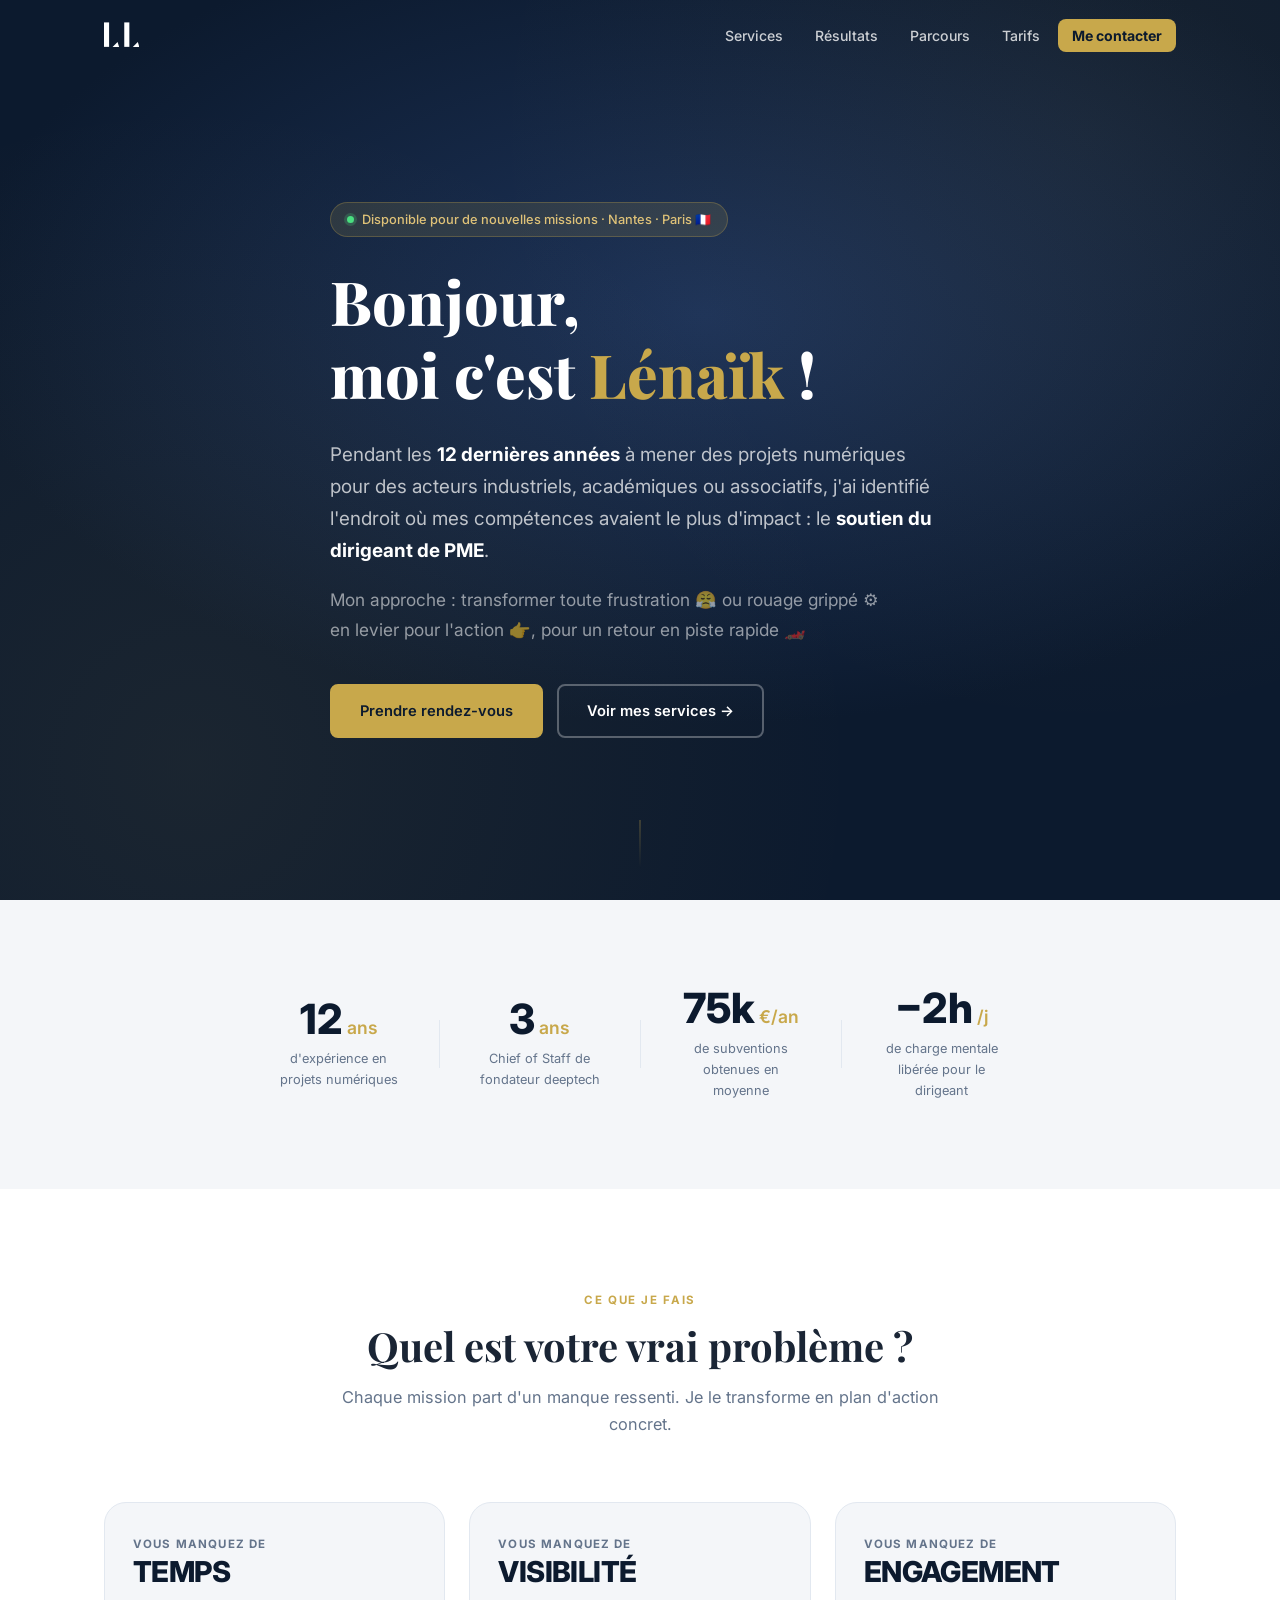
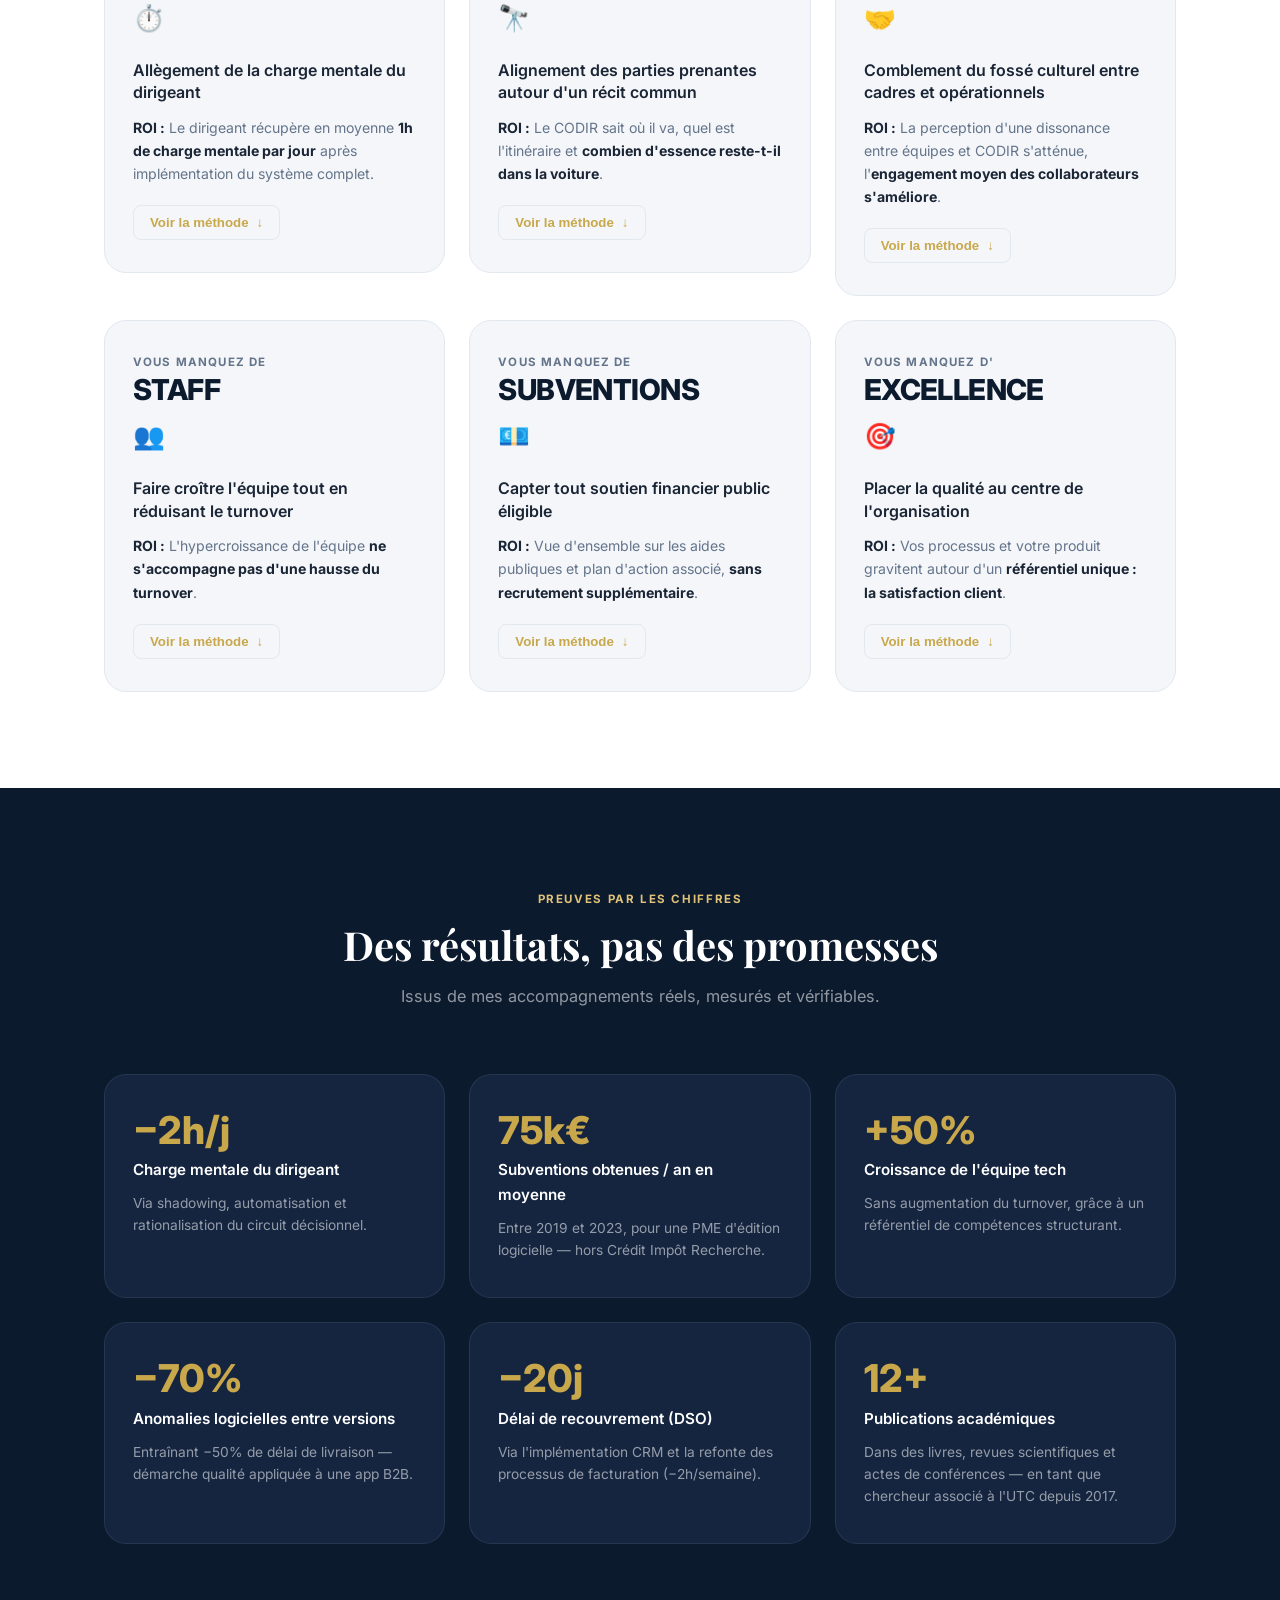
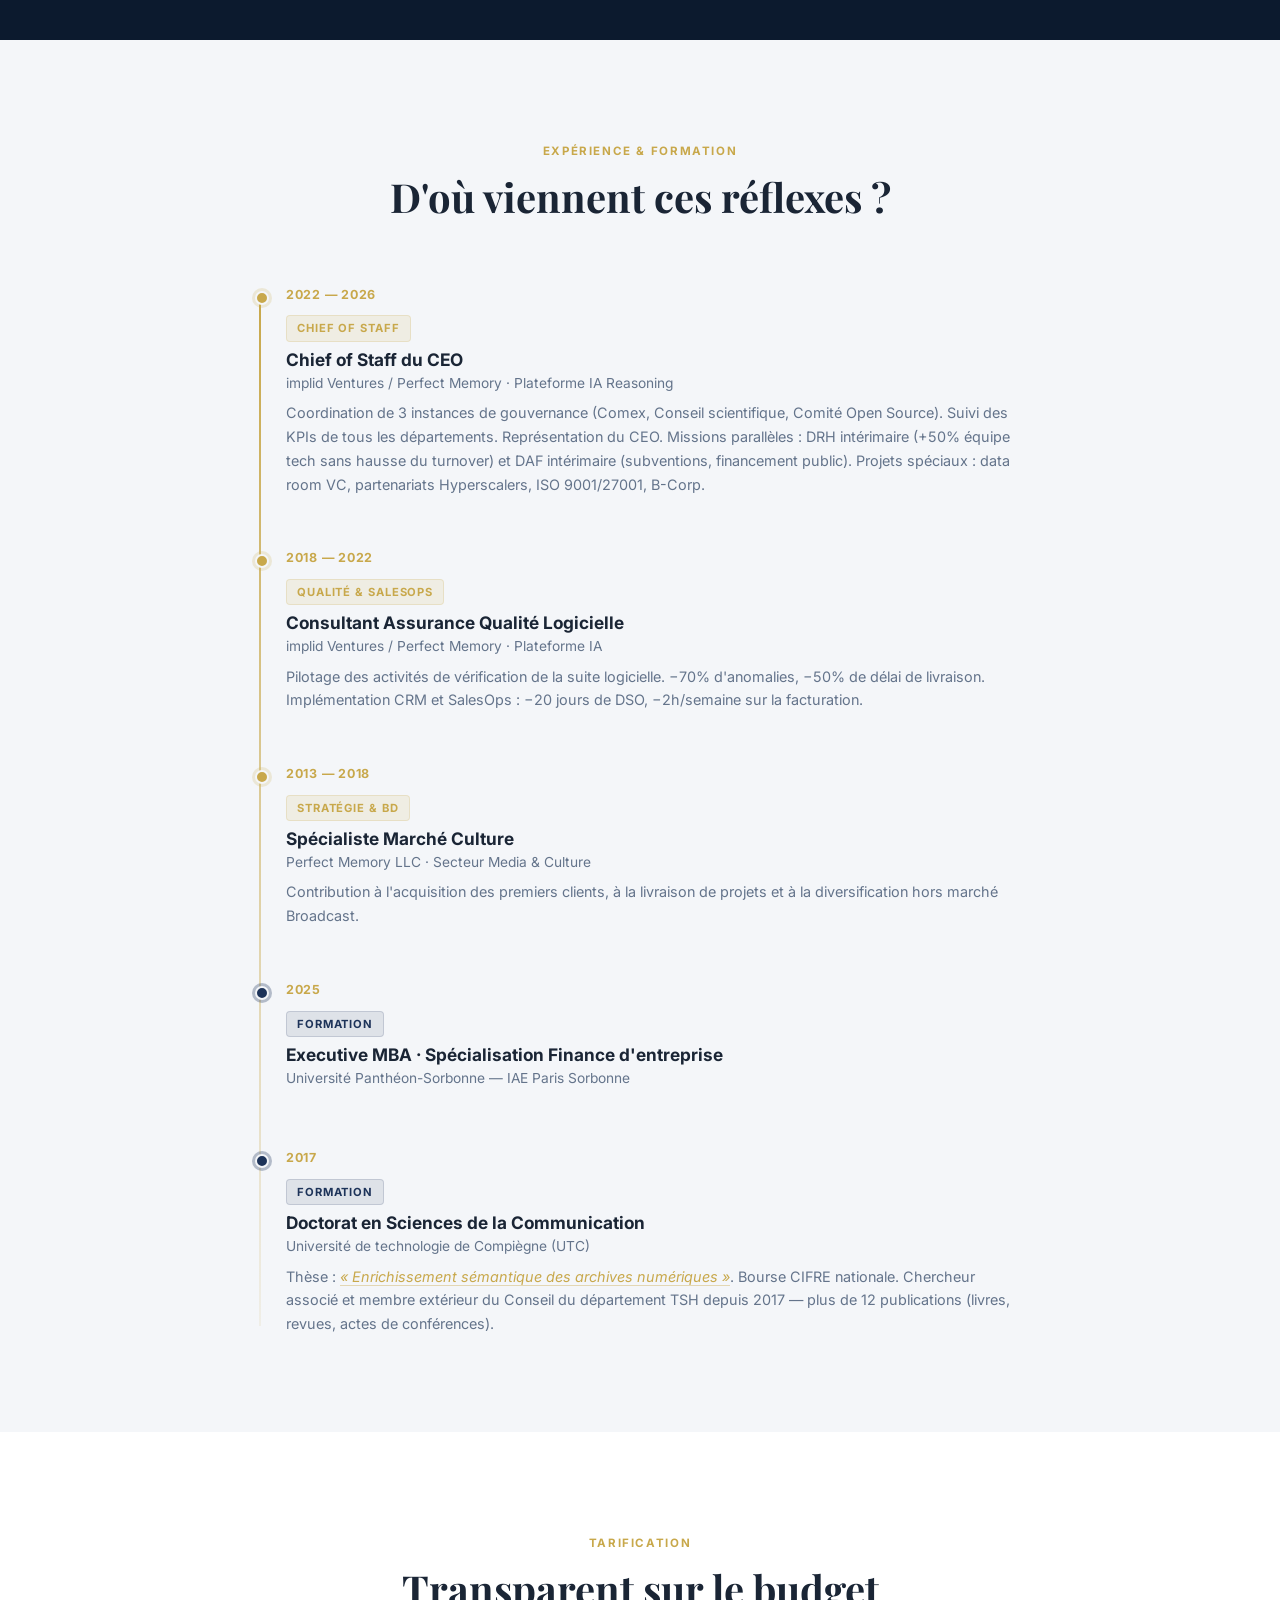
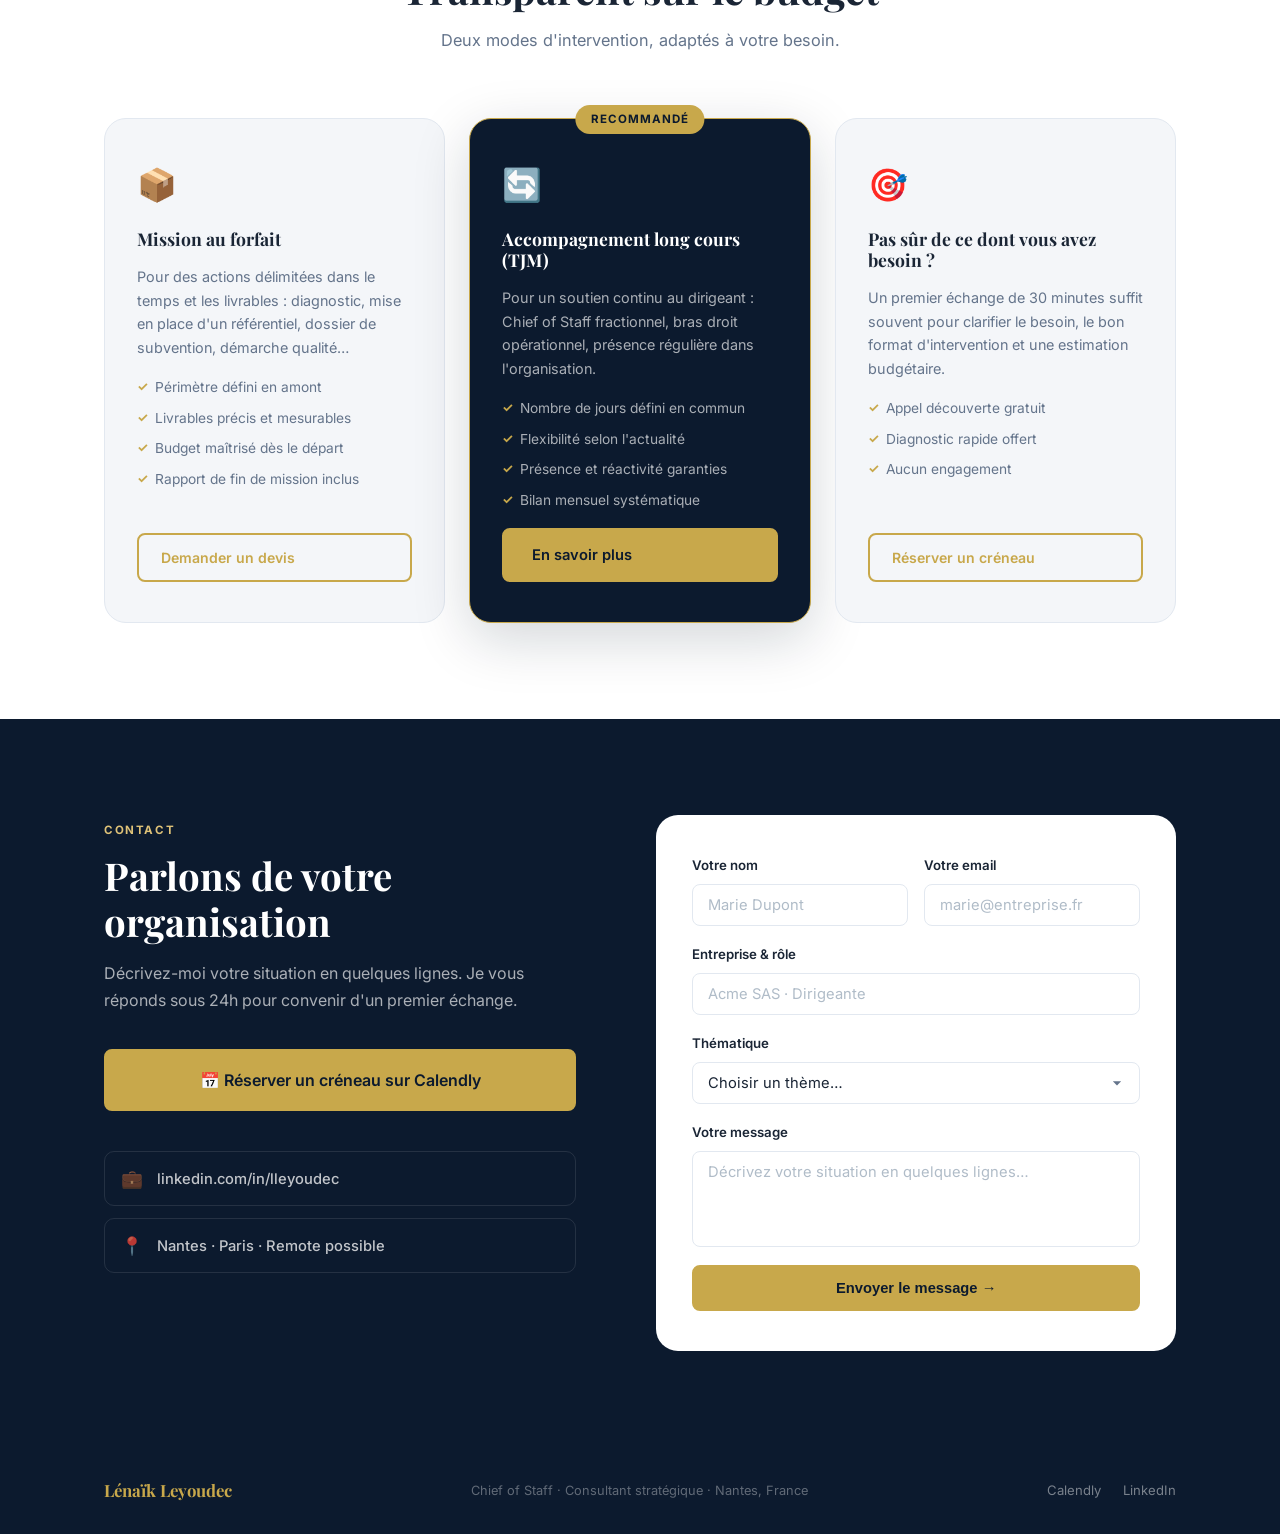
==== commit 2b905bbd: "Remplace le logo texte de la navbar par le nouveau logo mark Ajoute les fichiers logo-mark-black.svg" ====
--- a/index.html
+++ b/index.html
@@ -15,7 +15,14 @@
   <!-- ─── NAV ──────────────────────────────────────────────── -->
   <nav id="navbar">
     <div class="nav-inner">
-      <a href="#hero" class="nav-logo">LL</a>
+      <a href="#hero" class="nav-logo" aria-label="Lénaïk Leyoudec">
+        <svg viewBox="0 0 267 196" xmlns="http://www.w3.org/2000/svg">
+          <path d="M113.917 188H64.3984L102.48 149.933L113.917 188Z" fill="currentColor"/>
+          <path d="M38.4578 3H0V187.504H38.4578V3Z" fill="currentColor"/>
+          <path d="M266.648 188H217.145L255.212 149.933L266.648 188Z" fill="currentColor"/>
+          <path d="M191.188 3H152.73V187.504H191.188V3Z" fill="currentColor"/>
+        </svg>
+      </a>
       <ul class="nav-links" id="navLinks">
         <li><a href="#services" onclick="closeMenu()">Services</a></li>
         <li><a href="#resultats" onclick="closeMenu()">Résultats</a></li>
@@ -447,6 +454,9 @@
         </div>
       </div>
       <form class="contact-form reveal delay-1" id="contactForm">
+        <input type="hidden" name="access_key" value="c4f3cc86-db2f-41e6-92a8-abfb6b32ae90" />
+        <input type="hidden" name="subject" value="Nouveau message depuis le site — Portfolio Lénaïk" />
+        <input type="hidden" name="from_name" value="Portfolio lleyoudec.fr" />
         <div class="form-row">
           <div class="form-group">
             <label for="nom">Votre nom</label>
--- a/style.css
+++ b/style.css
@@ -66,7 +66,8 @@
 #navbar{position:fixed;top:0;left:0;right:0;z-index:100;transition:background var(--t),box-shadow var(--t)}
 #navbar.scrolled{background:rgba(12,26,46,.96);backdrop-filter:blur(14px);box-shadow:0 2px 24px rgba(0,0,0,.3)}
 .nav-inner{max-width:1120px;margin:0 auto;padding:0 24px;height:70px;display:flex;align-items:center;justify-content:space-between}
-.nav-logo{font-family:'Playfair Display',Georgia,serif;font-size:1.4rem;font-weight:800;color:var(--gold);letter-spacing:-.02em}
+.nav-logo{display:flex;align-items:center;color:var(--white)}
+.nav-logo svg{height:26px;width:auto;display:block}
 .nav-links{display:flex;align-items:center;gap:4px}
 .nav-links a{color:rgba(255,255,255,.78);font-size:.88rem;font-weight:500;padding:8px 14px;border-radius:7px;transition:color var(--t),background var(--t)}
 .nav-links a:hover{color:var(--white);background:rgba(255,255,255,.09)}
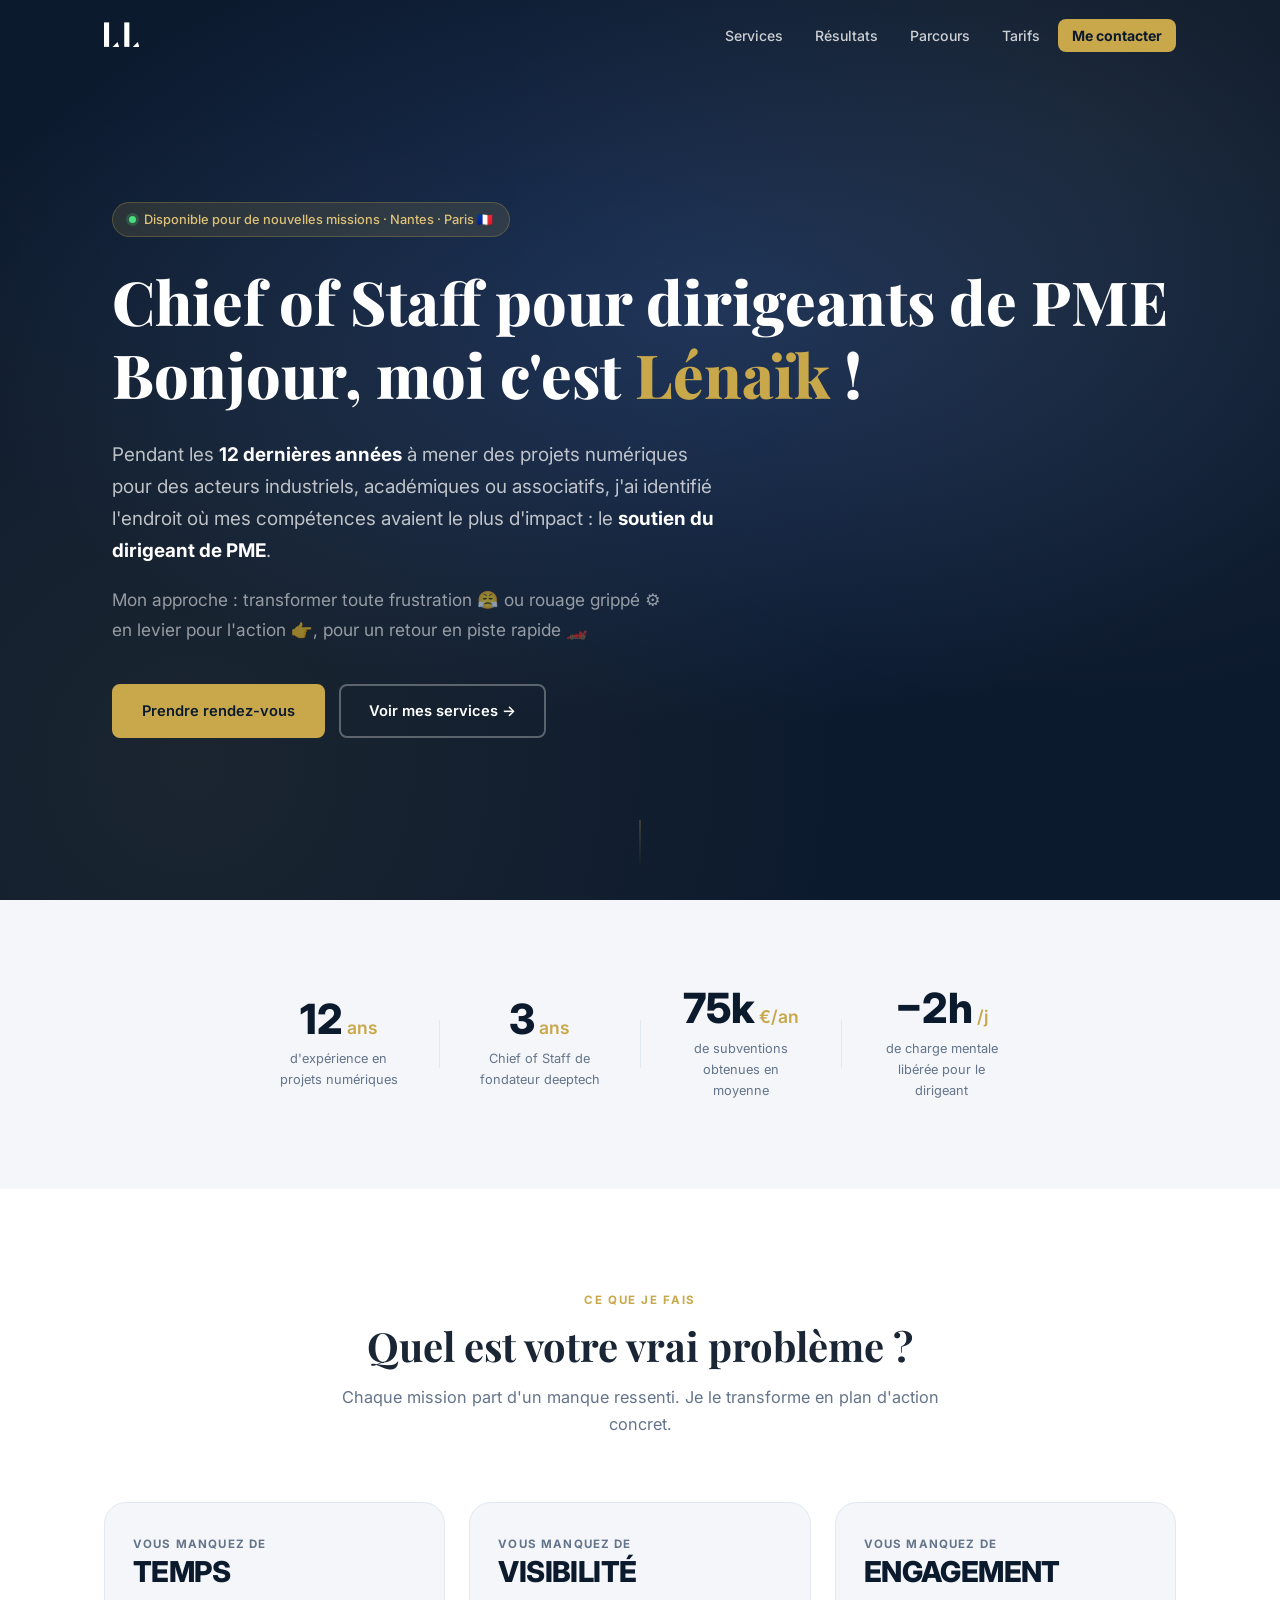
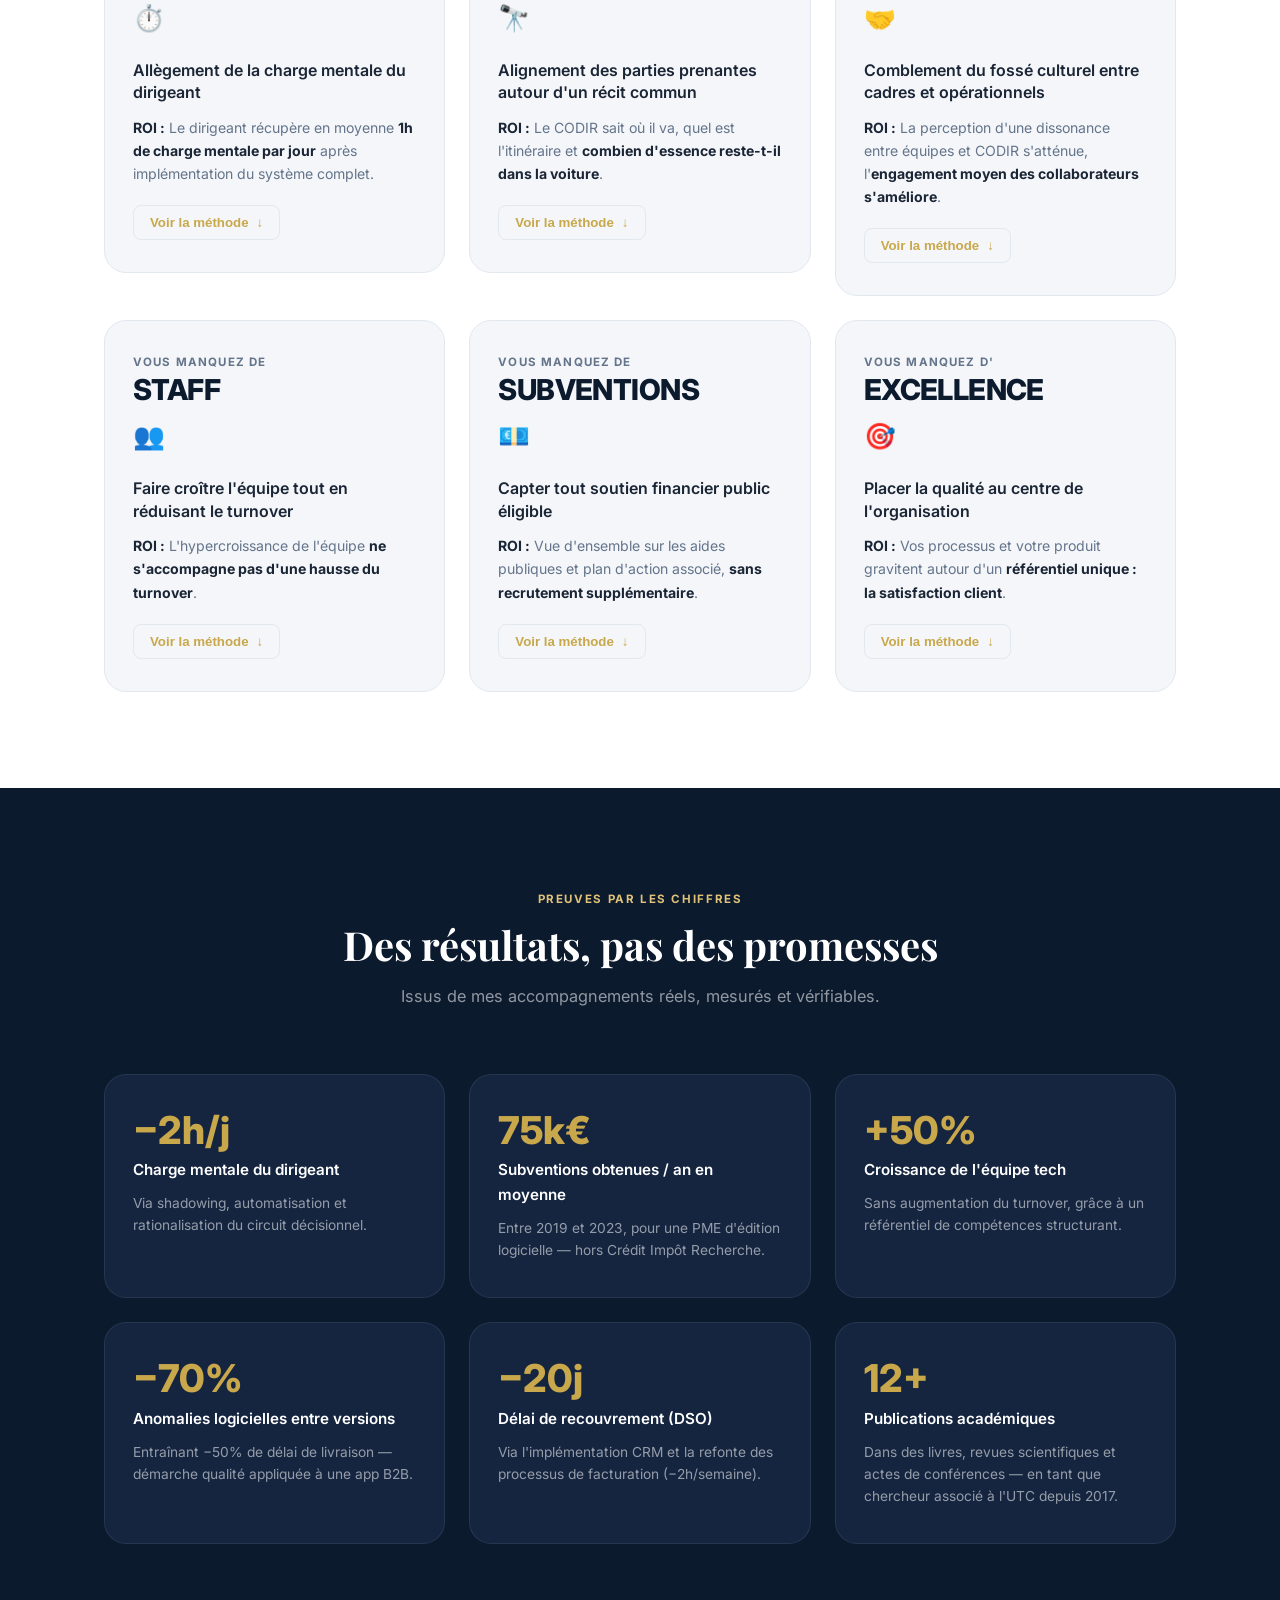
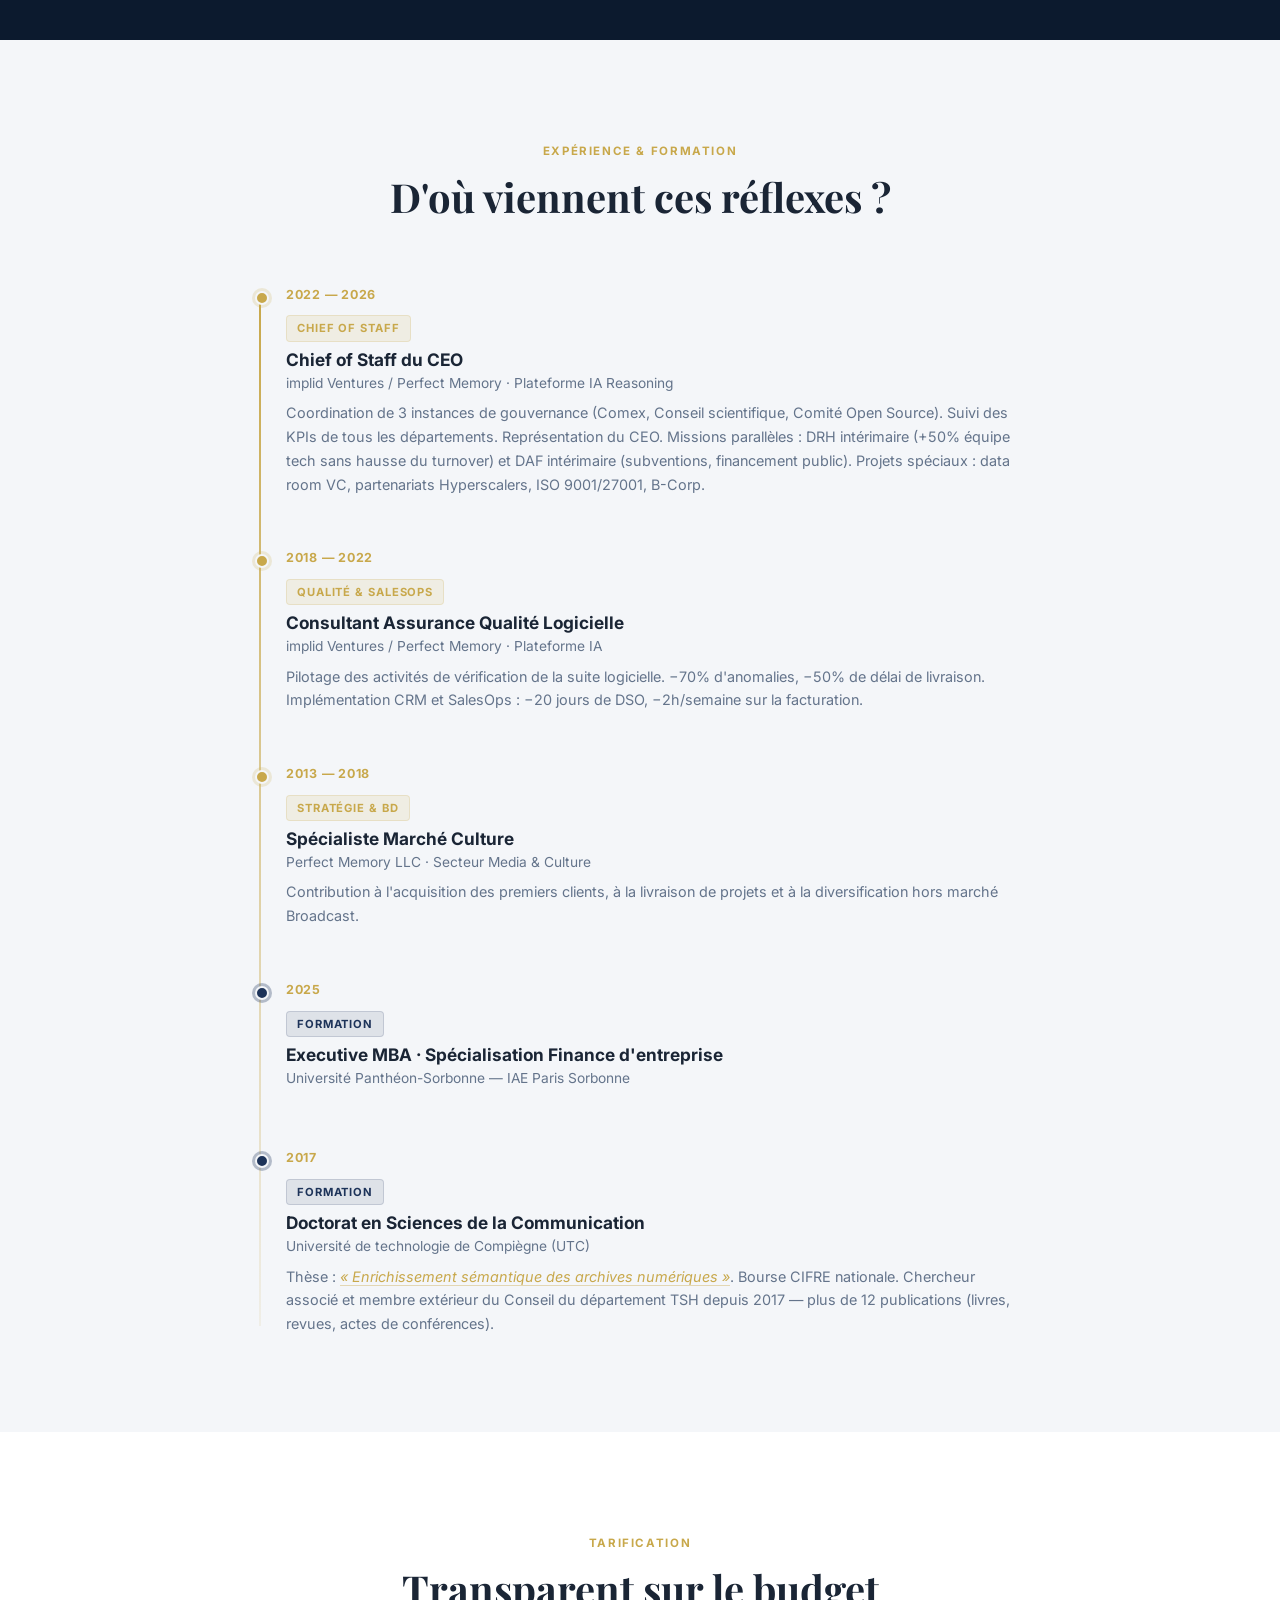
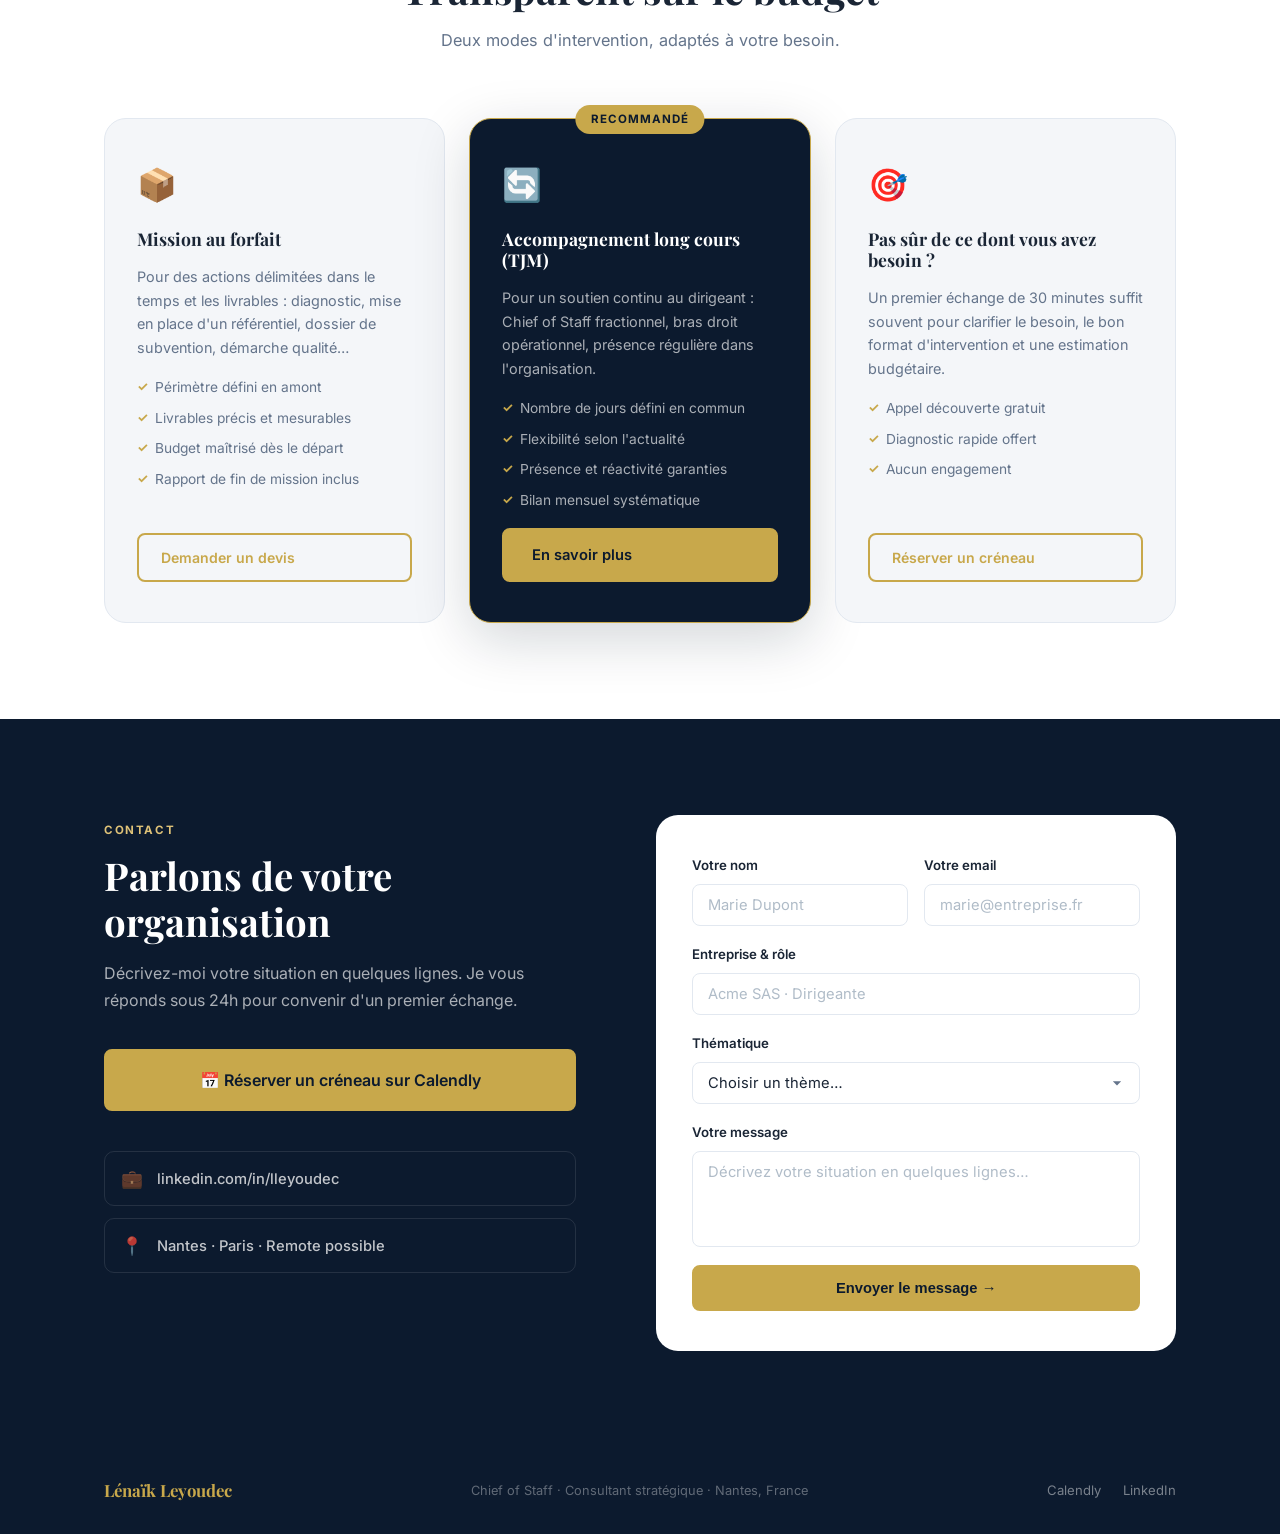
==== commit 157e41a9: "SEO/GEO : meta tags, JSON-LD, robots.txt, sitemap.xml, llms.txt Co-Authored-By: Claude Sonnet 5 <nor" ====
--- a/index.html
+++ b/index.html
@@ -9,6 +9,51 @@
   <link rel="preconnect" href="https://fonts.gstatic.com" crossorigin />
   <link href="https://fonts.googleapis.com/css2?family=Playfair+Display:wght@700;800&family=Inter:wght@300;400;500;600;700;800&display=swap" rel="stylesheet" />
   <link rel="stylesheet" href="style.css" />
+
+  <link rel="canonical" href="https://leyoudec-conseil.com/" />
+
+  <meta property="og:type" content="website" />
+  <meta property="og:title" content="Lénaïk Leyoudec — Chief of Staff pour dirigeants de PME" />
+  <meta property="og:description" content="Consultant Chief of Staff pour dirigeants de PME et organisations en croissance. Allègement de la charge mentale, alignement stratégique, croissance d'équipe." />
+  <meta property="og:url" content="https://leyoudec-conseil.com/" />
+  <meta property="og:image" content="https://leyoudec-conseil.com/og-image.jpg" />
+  <meta property="og:locale" content="fr_FR" />
+
+  <meta name="twitter:card" content="summary_large_image" />
+  <meta name="twitter:title" content="Lénaïk Leyoudec — Chief of Staff pour dirigeants de PME" />
+  <meta name="twitter:description" content="Consultant Chief of Staff pour dirigeants de PME et organisations en croissance." />
+  <meta name="twitter:image" content="https://leyoudec-conseil.com/og-image.jpg" />
+
+  <link rel="icon" type="image/svg+xml" href="logo-mark-black.svg" />
+
+  <script type="application/ld+json">
+  {
+    "@context": "https://schema.org",
+    "@type": "ProfessionalService",
+    "name": "Leyoudec Conseil",
+    "url": "https://leyoudec-conseil.com/",
+    "founder": {
+      "@type": "Person",
+      "name": "Lénaïk Leyoudec",
+      "jobTitle": "Chief of Staff externalisé",
+      "alumniOf": [
+        {"@type": "CollegeOrUniversity", "name": "Université de technologie de Compiègne (UTC)"},
+        {"@type": "CollegeOrUniversity", "name": "IAE Paris-Sorbonne"}
+      ],
+      "sameAs": [
+        "https://www.linkedin.com/in/lleyoudec"
+      ]
+    },
+    "areaServed": ["Nantes", "Paris", "France"],
+    "description": "Consultant Chief of Staff externalisé pour dirigeants de PME : allègement de charge mentale, alignement stratégique, subventions publiques (CIR/CII), démarche qualité, structuration RH.",
+    "serviceType": [
+      "Chief of Staff fractionnel",
+      "Accompagnement subventions CIR/CII",
+      "Alignement stratégique OKR",
+      "Démarche qualité ISO 9001/27001"
+    ]
+  }
+  </script>
 </head>
 <body>
 
@@ -41,7 +86,7 @@
     <div class="hero-bg"></div>
     <div class="container">
       <div class="hero-tag fade-in">Disponible pour de nouvelles missions · Nantes · Paris 🇫🇷</div>
-      <h1 class="fade-in delay-1">Bonjour,<br />moi c'est <em>Lénaïk</em>&nbsp;!</h1>
+      <h1 class="fade-in delay-1">Chief of Staff pour dirigeants de PME<br /><span class="hero-firstname">Bonjour, moi c'est <em>Lénaïk</em>&nbsp;!</span></h1>
       <p class="hero-chapeau fade-in delay-2">
         Pendant les <strong>12 dernières années</strong> à mener des projets numériques pour des acteurs industriels, académiques ou associatifs, j'ai identifié l'endroit où mes compétences avaient le plus d'impact : le <strong>soutien du dirigeant de PME</strong>.
       </p>
--- a/style.css
+++ b/style.css
@@ -84,6 +84,7 @@
 .hero-tag::before{content:'';width:7px;height:7px;background:#4ade80;border-radius:50%;box-shadow:0 0 0 3px rgba(74,222,128,.2)}
 h1{font-family:'Playfair Display',Georgia,serif;font-size:clamp(2.2rem,5vw,3.8rem);color:var(--white);margin-bottom:28px;font-weight:800}
 h1 em{font-style:normal;color:var(--gold)}
+.hero-firstname{font-family:'Playfair Display',Georgia,serif;font-size:clamp(2.2rem,5vw,3.8rem);font-weight:800}
 .hero-chapeau{font-size:clamp(1rem,1.8vw,1.18rem);color:rgba(255,255,255,.72);max-width:620px;margin-bottom:18px;line-height:1.7}
 .hero-chapeau strong{color:var(--white)}
 .hero-approche{font-size:clamp(.95rem,1.6vw,1.08rem);color:rgba(255,255,255,.55);max-width:600px;margin-bottom:40px;line-height:1.7}
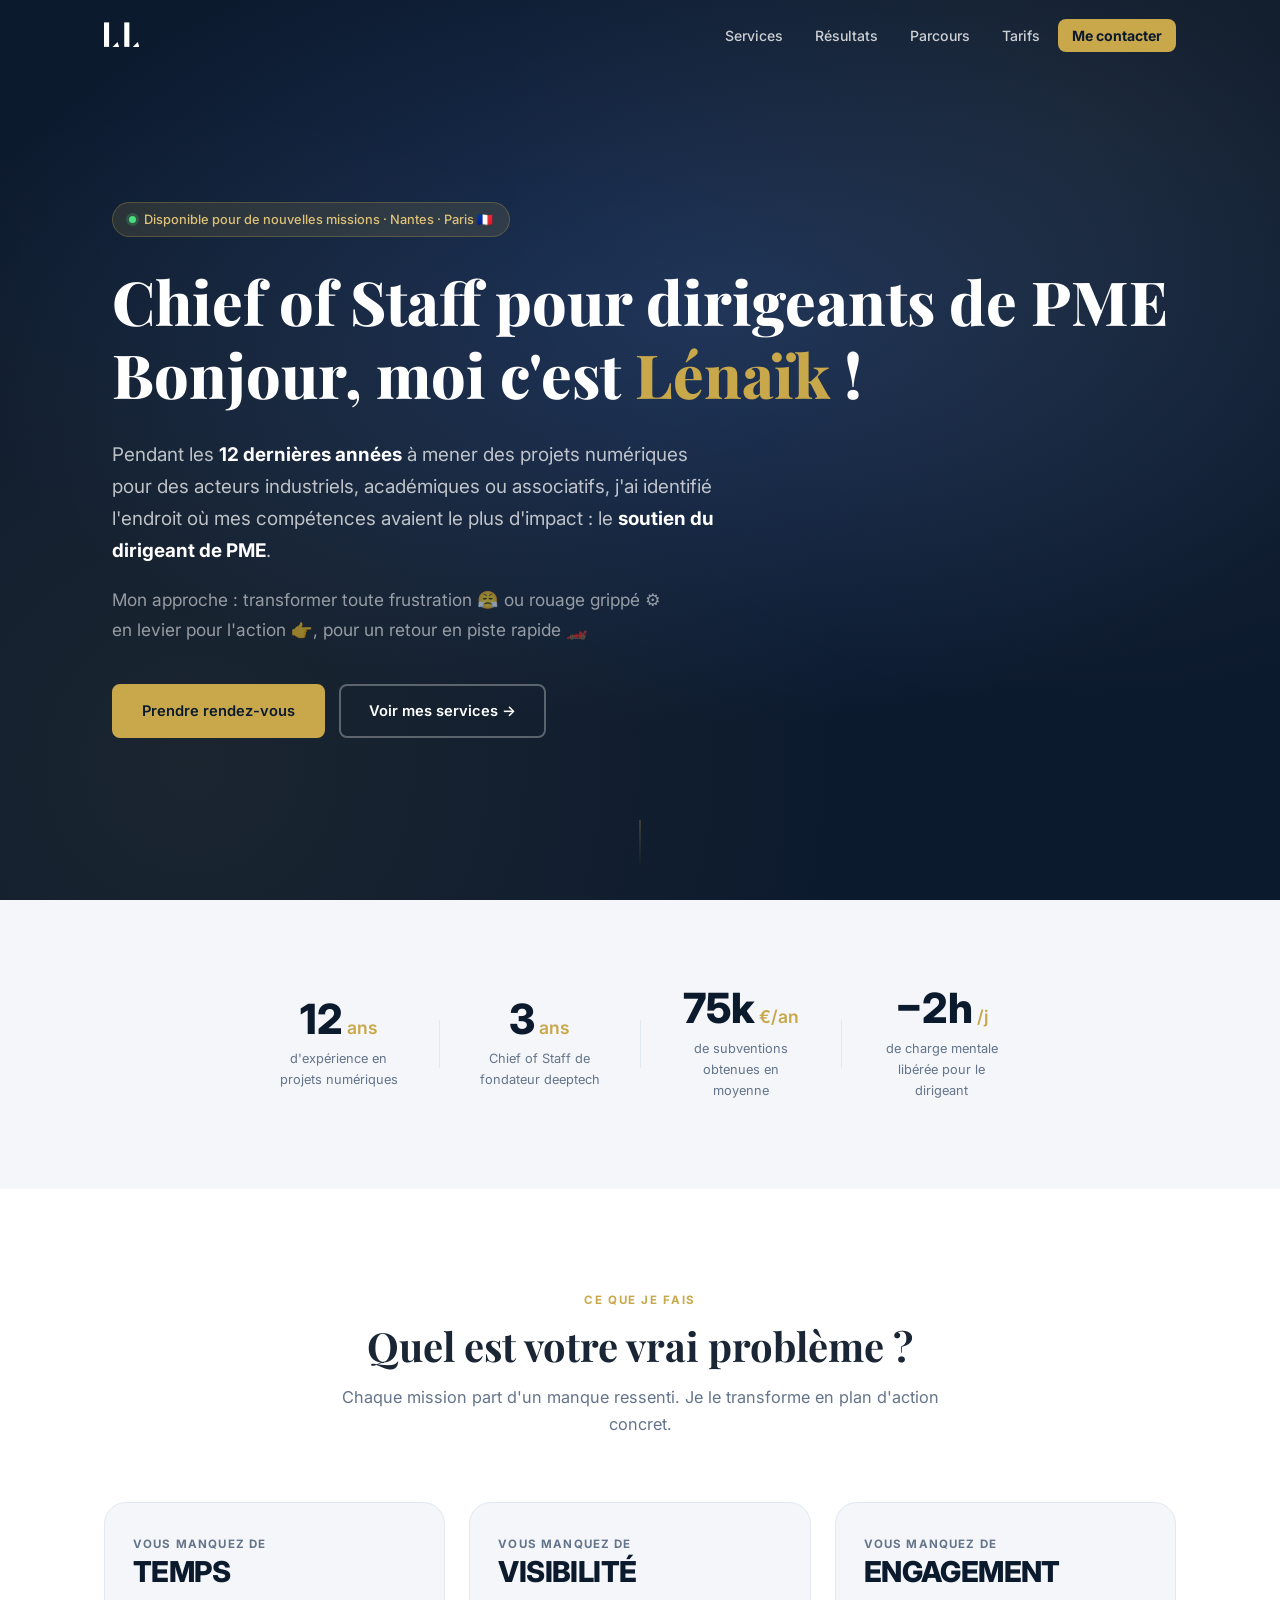
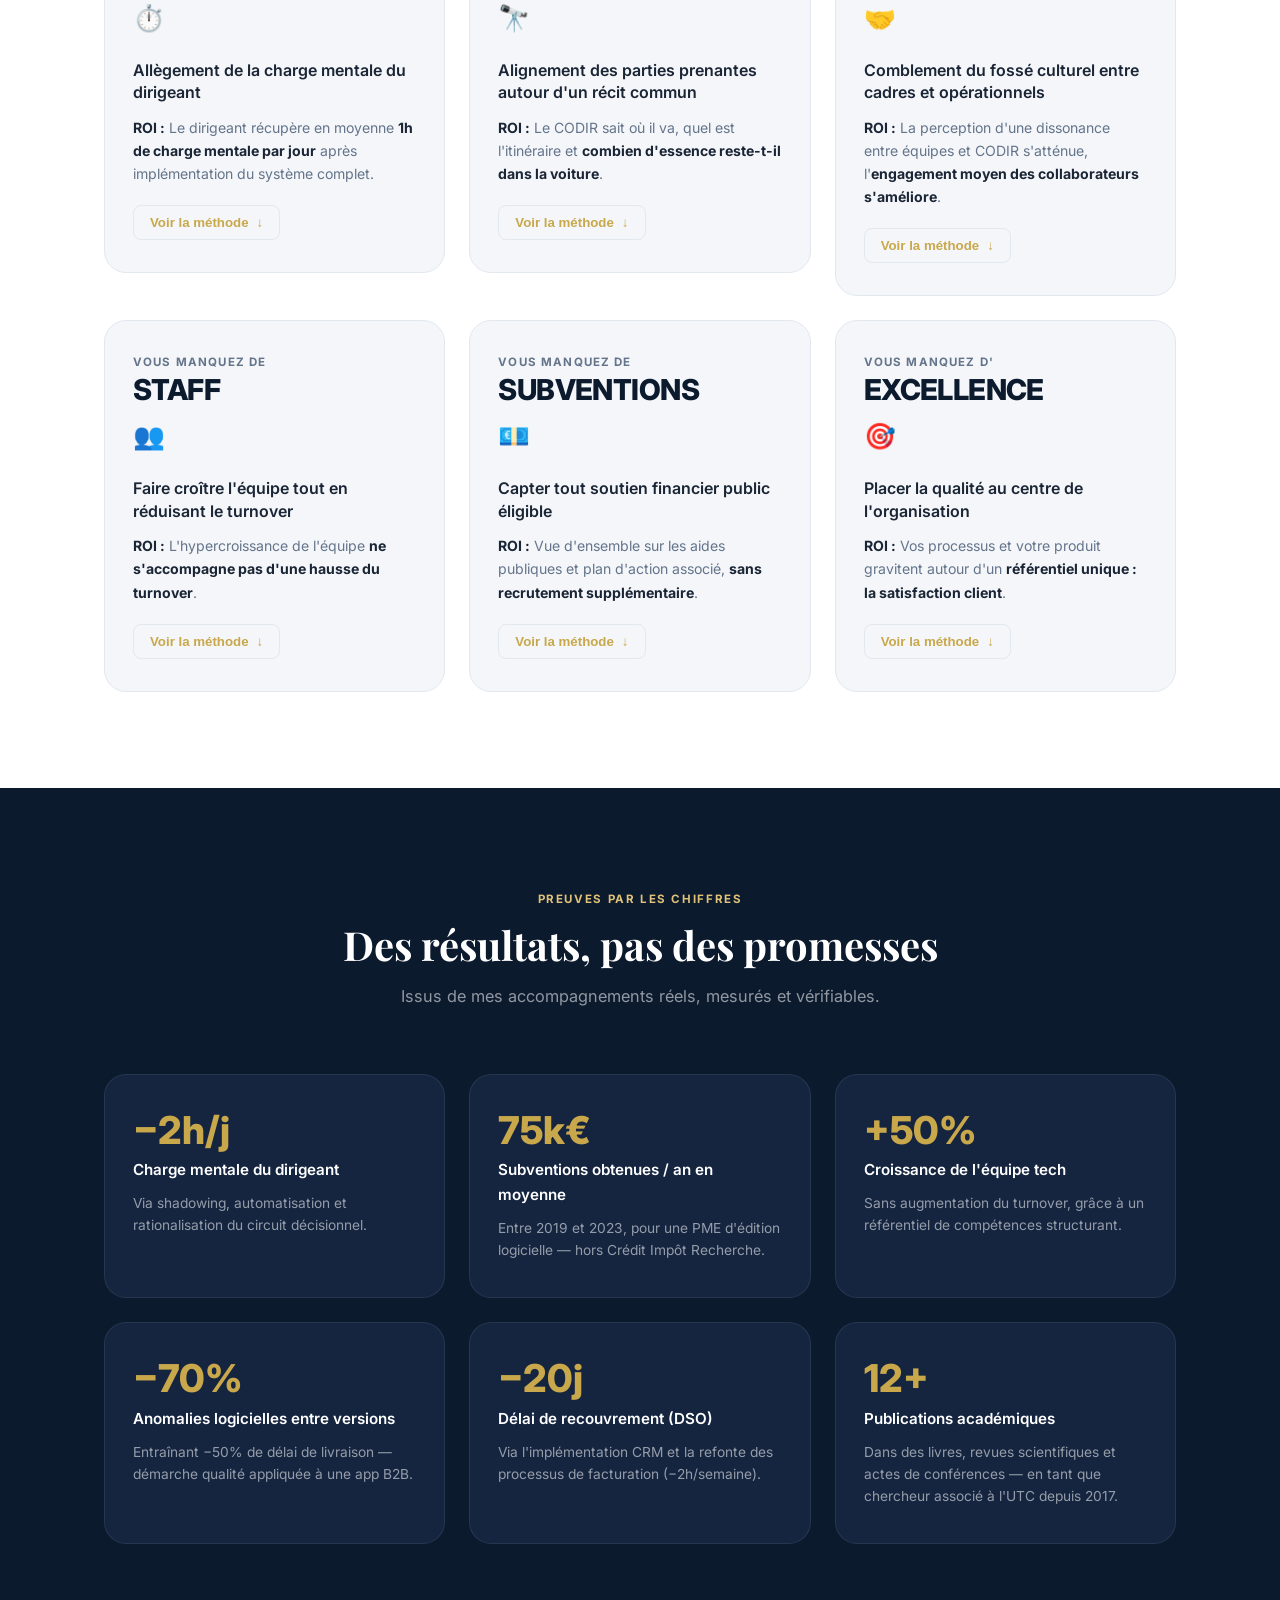
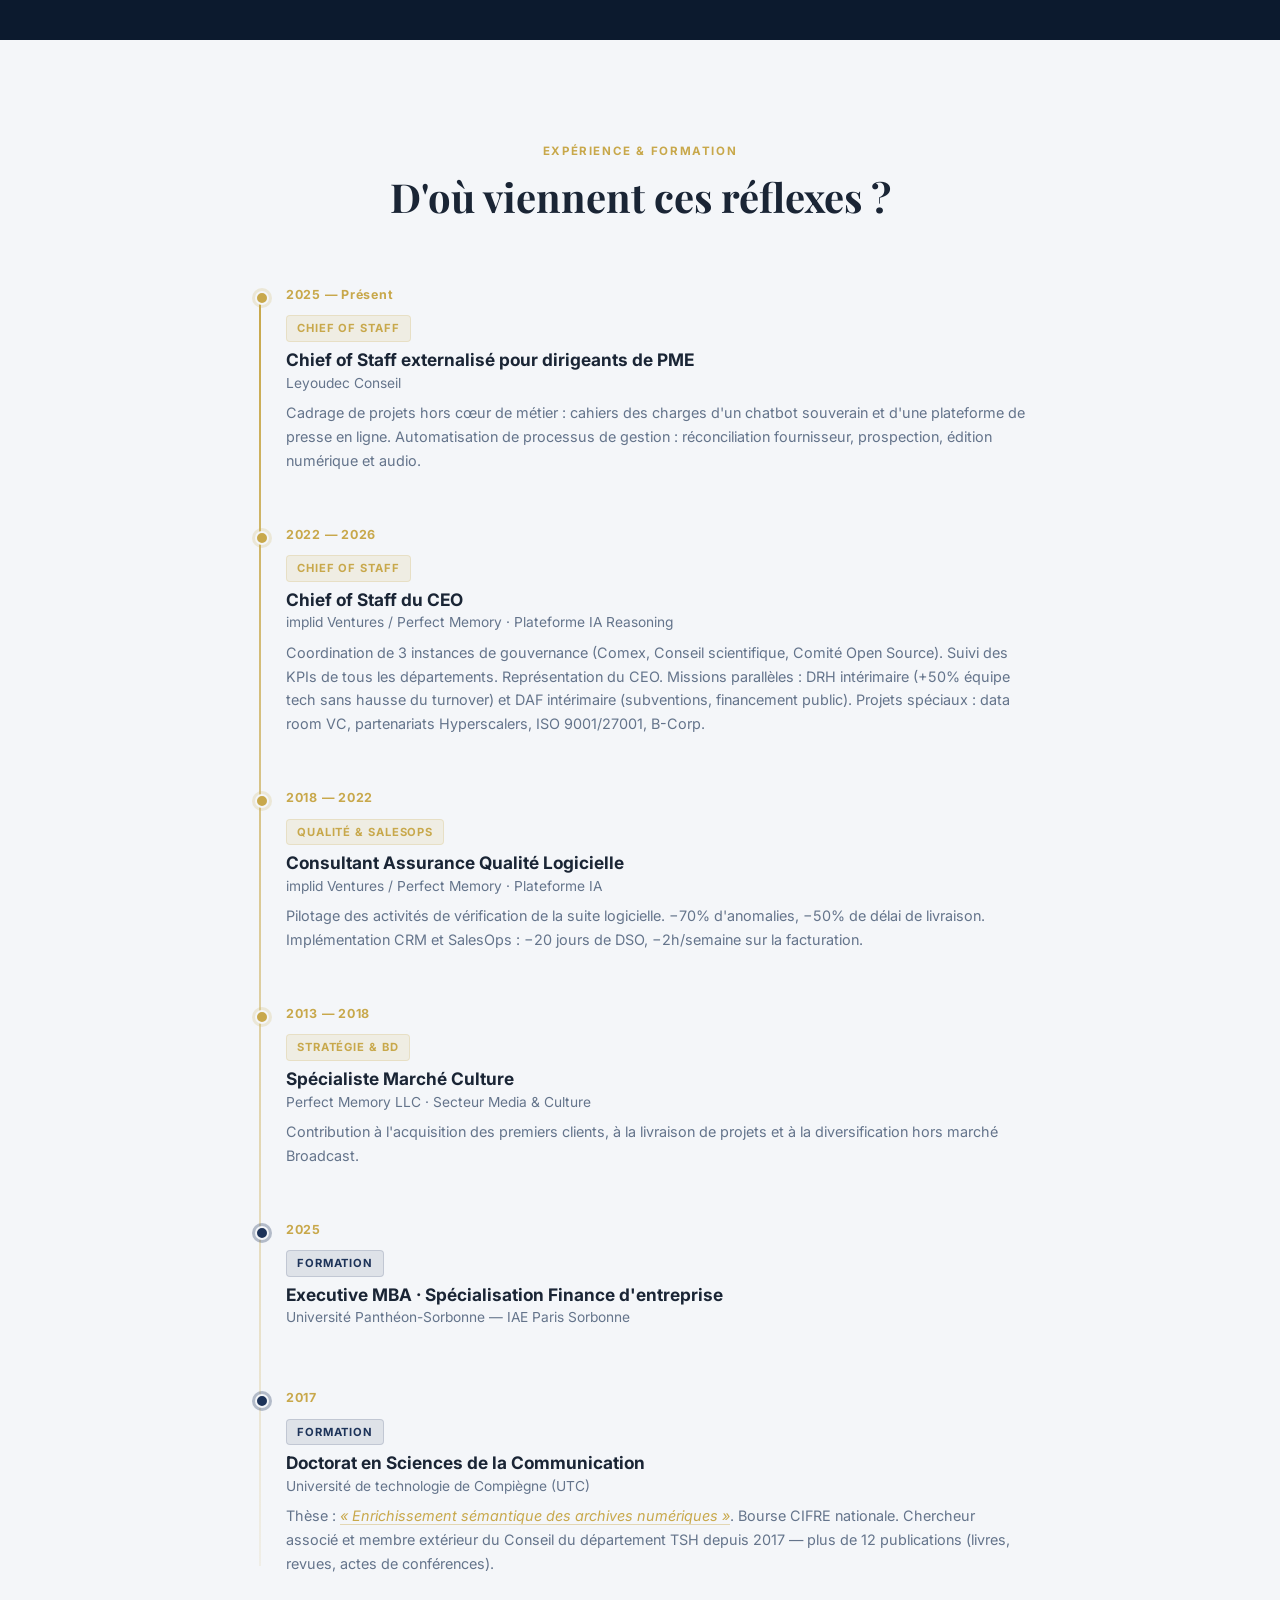
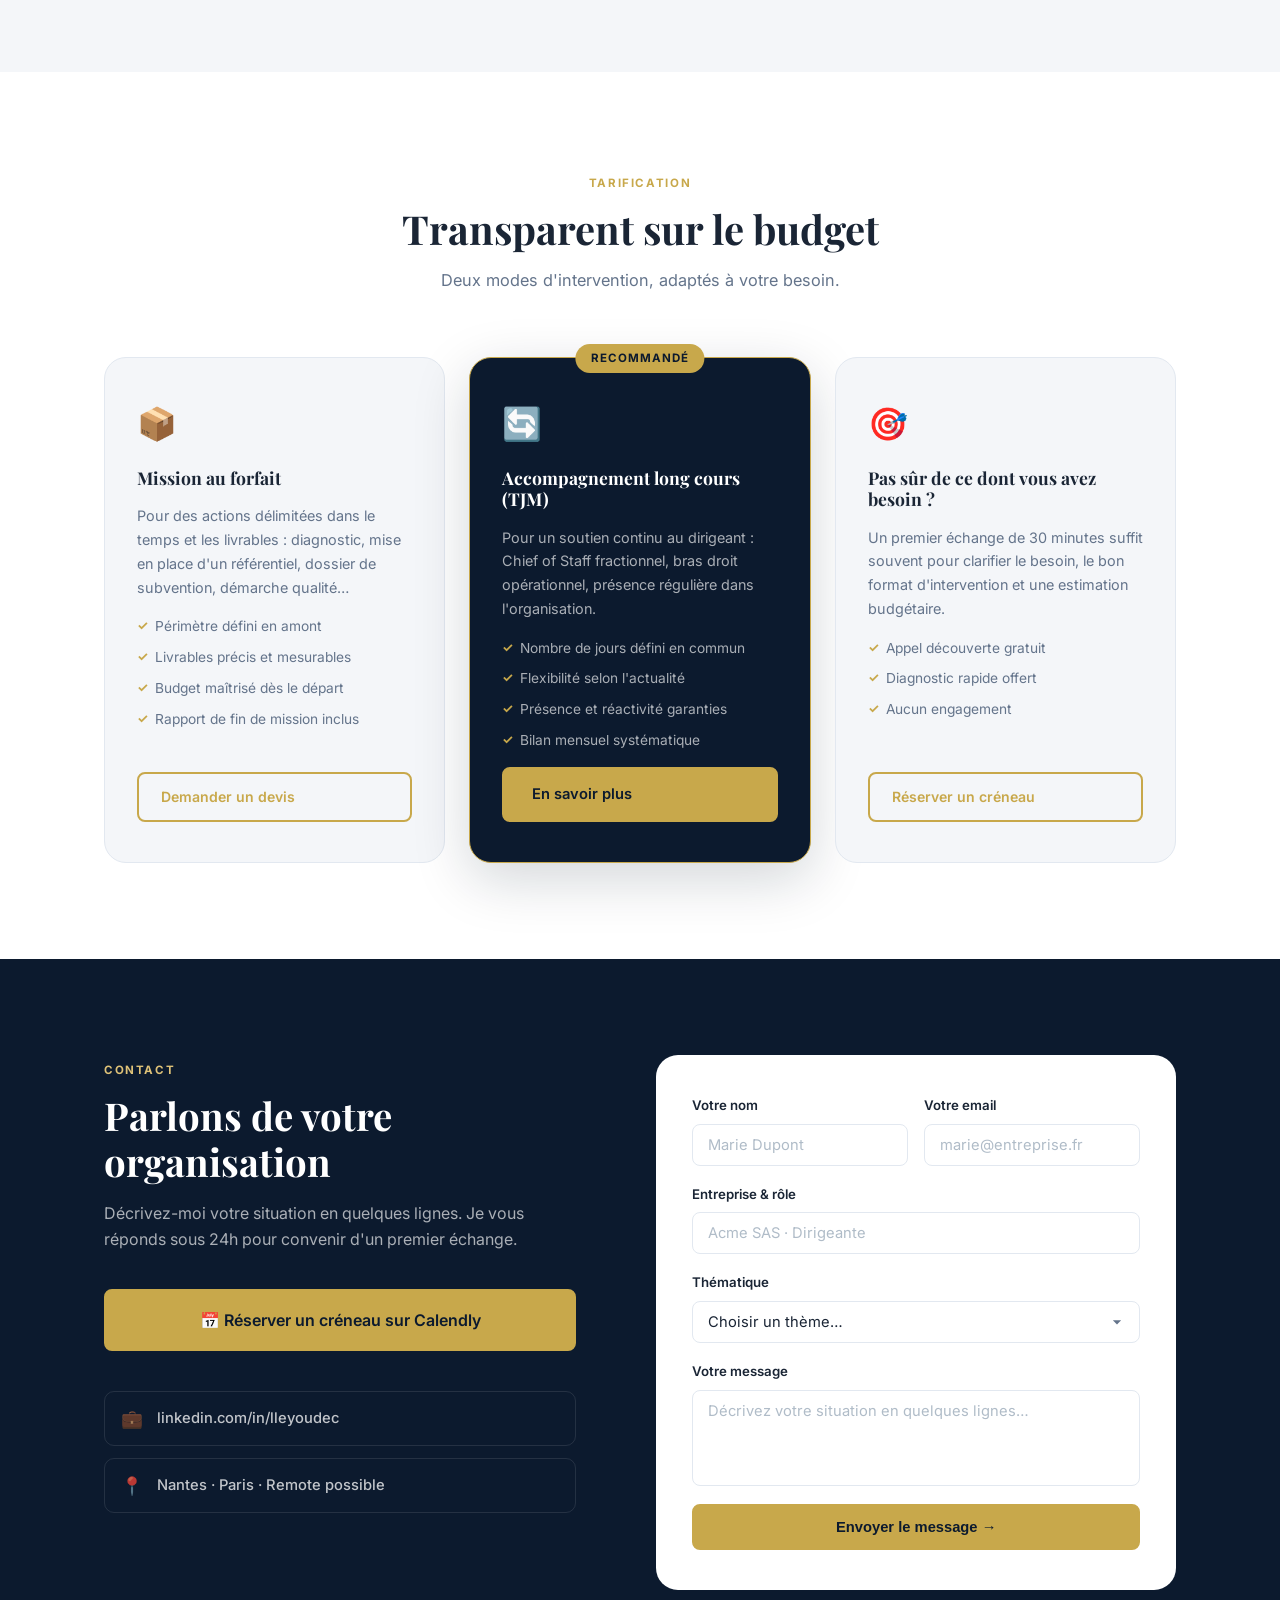
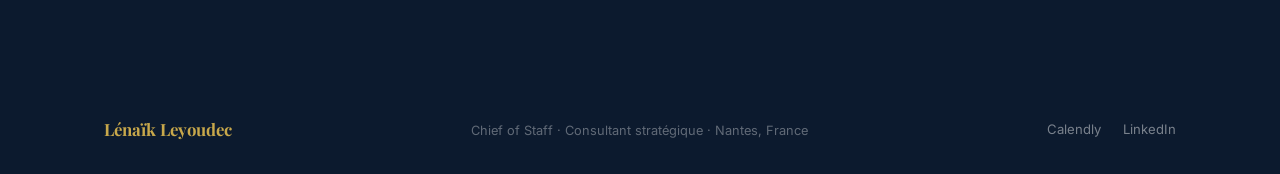
==== commit 1d47f715: "Ajoute la mission Leyoudec Conseil et clôt le poste précédent dans le parcours Co-Authored-By: Claud" ====
--- a/index.html
+++ b/index.html
@@ -372,6 +372,17 @@
 
         <div class="tl-item reveal">
           <div class="tl-dot"></div>
+          <div class="tl-date">2025 — Présent</div>
+          <div class="tl-body">
+            <span class="tl-badge">Chief of Staff</span>
+            <h3>Chief of Staff externalisé pour dirigeants de PME</h3>
+            <h4>Leyoudec Conseil</h4>
+            <p>Cadrage de projets hors cœur de métier : cahiers des charges d'un chatbot souverain et d'une plateforme de presse en ligne. Automatisation de processus de gestion : réconciliation fournisseur, prospection, édition numérique et audio.</p>
+          </div>
+        </div>
+
+        <div class="tl-item reveal delay-1">
+          <div class="tl-dot"></div>
           <div class="tl-date">2022 — 2026</div>
           <div class="tl-body">
             <span class="tl-badge">Chief of Staff</span>
@@ -381,7 +392,7 @@
           </div>
         </div>
 
-        <div class="tl-item reveal delay-1">
+        <div class="tl-item reveal delay-2">
           <div class="tl-dot"></div>
           <div class="tl-date">2018 — 2022</div>
           <div class="tl-body">
@@ -392,7 +403,7 @@
           </div>
         </div>
 
-        <div class="tl-item reveal delay-2">
+        <div class="tl-item reveal delay-3">
           <div class="tl-dot"></div>
           <div class="tl-date">2013 — 2018</div>
           <div class="tl-body">
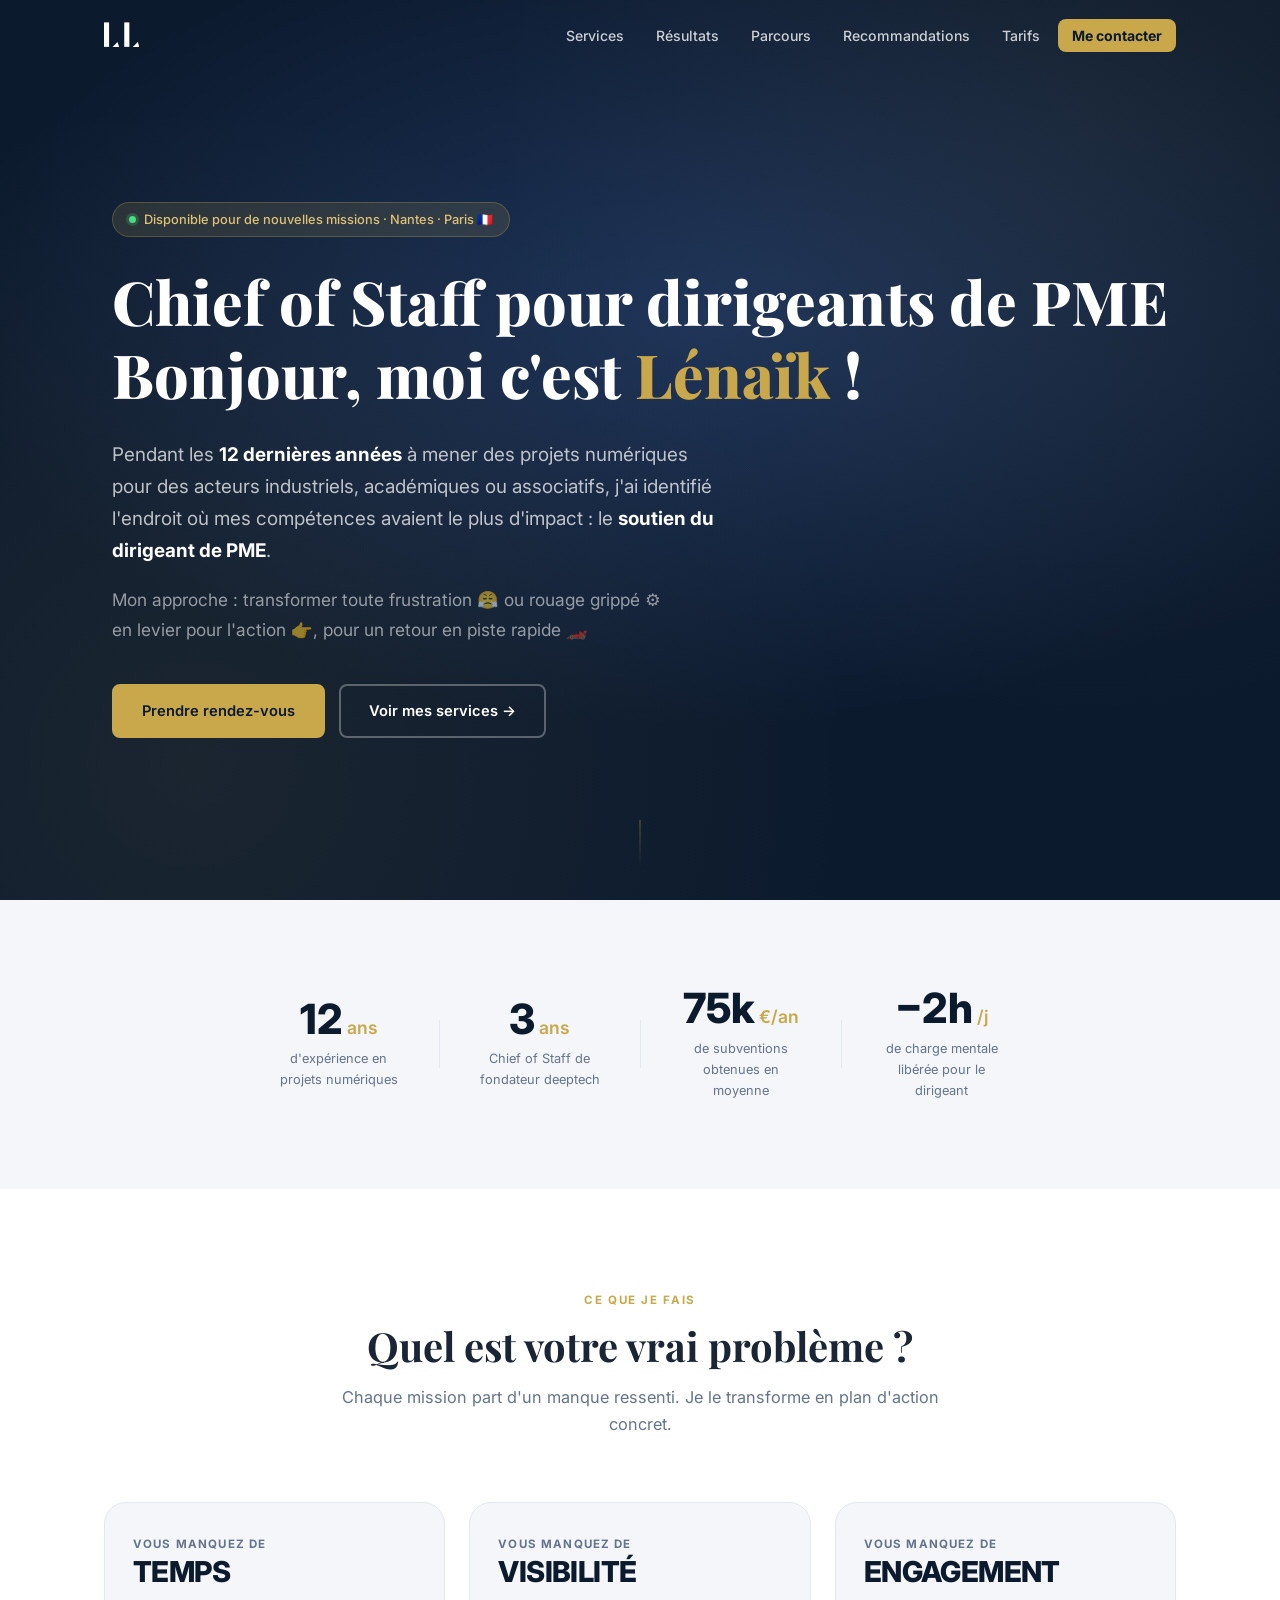
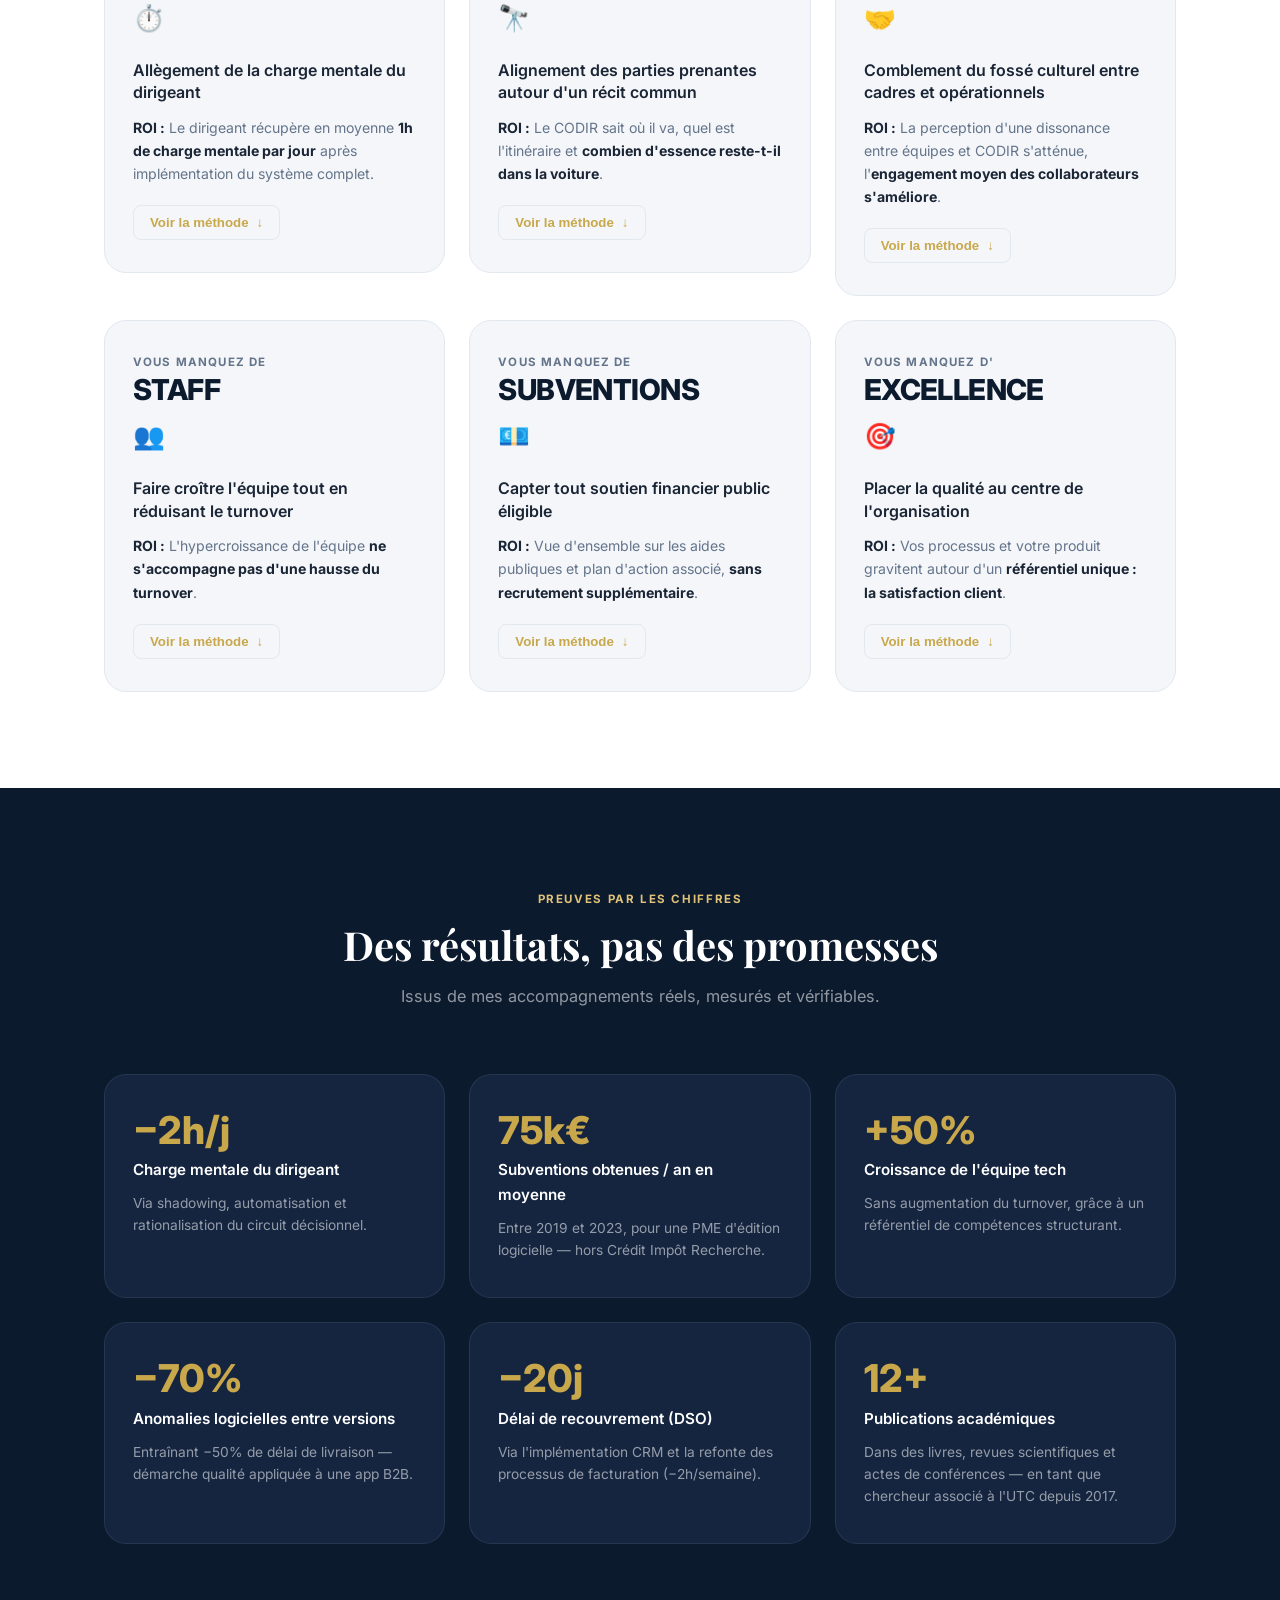
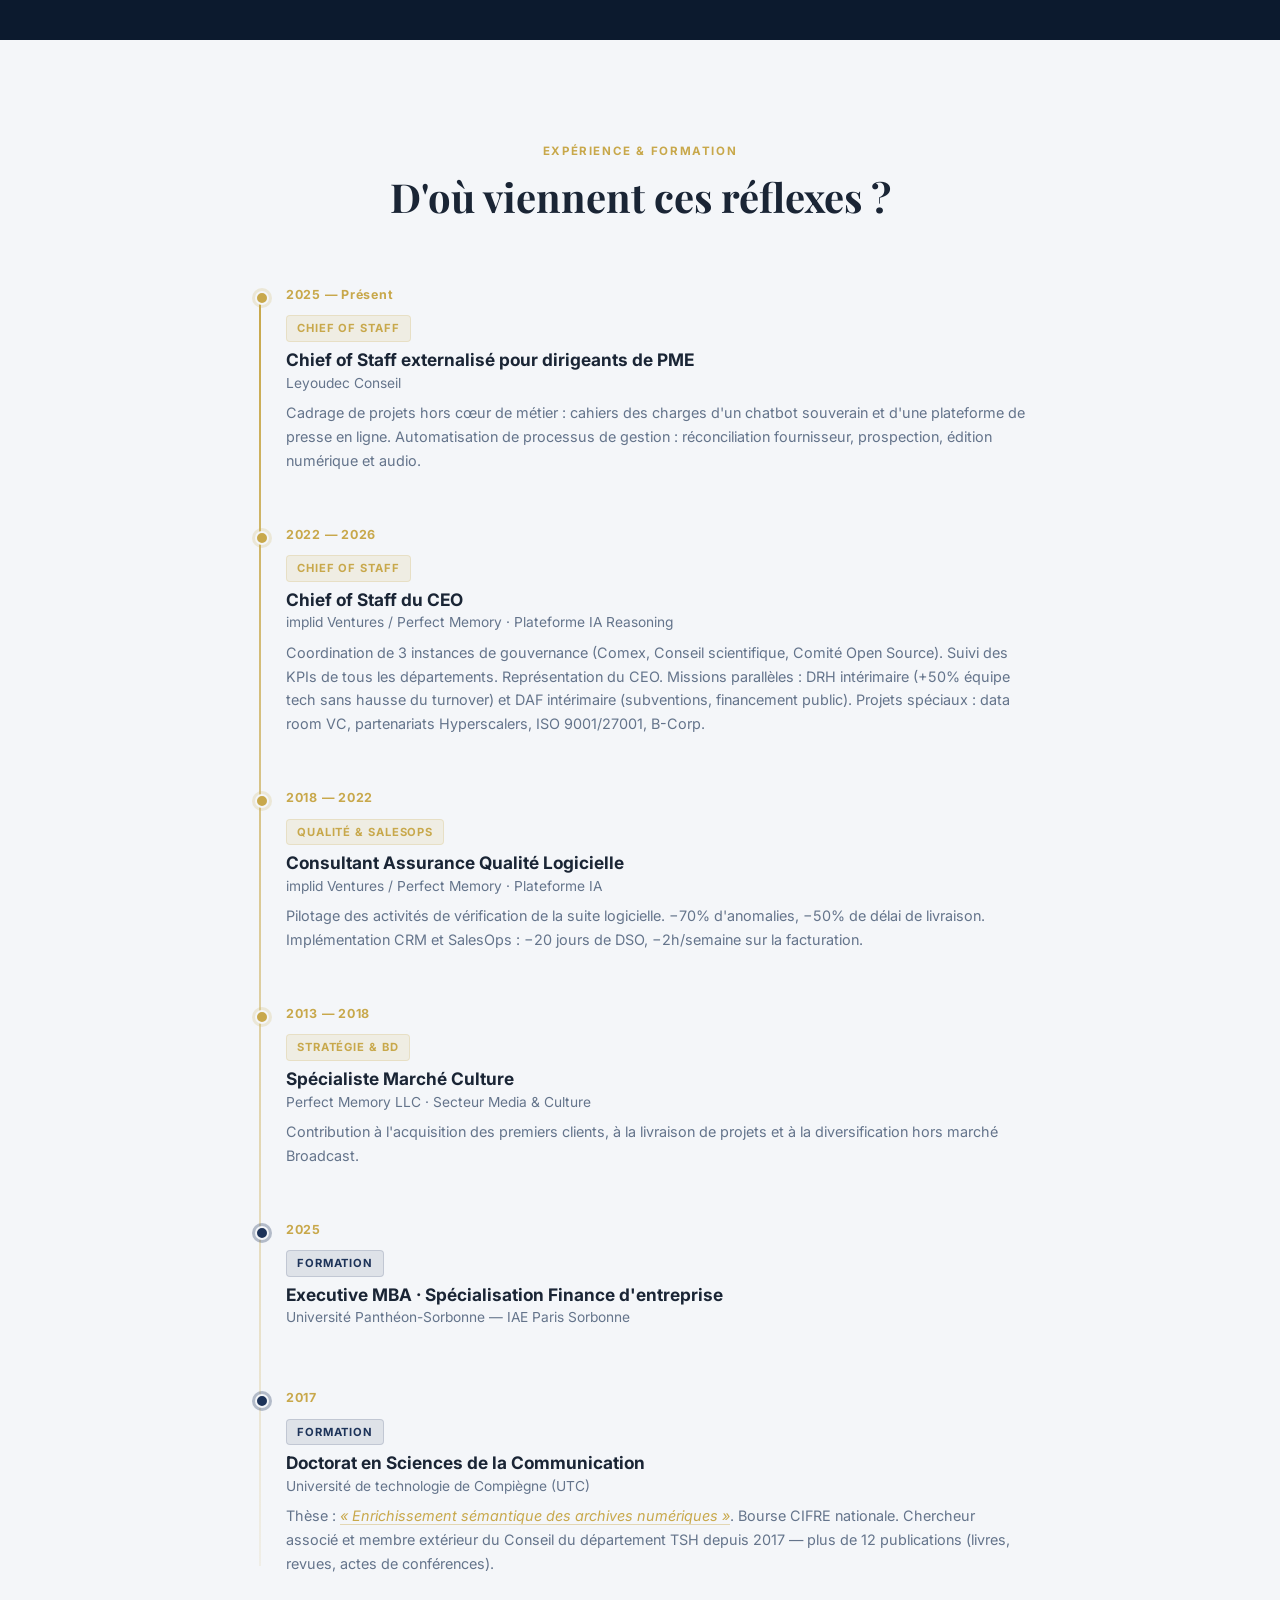
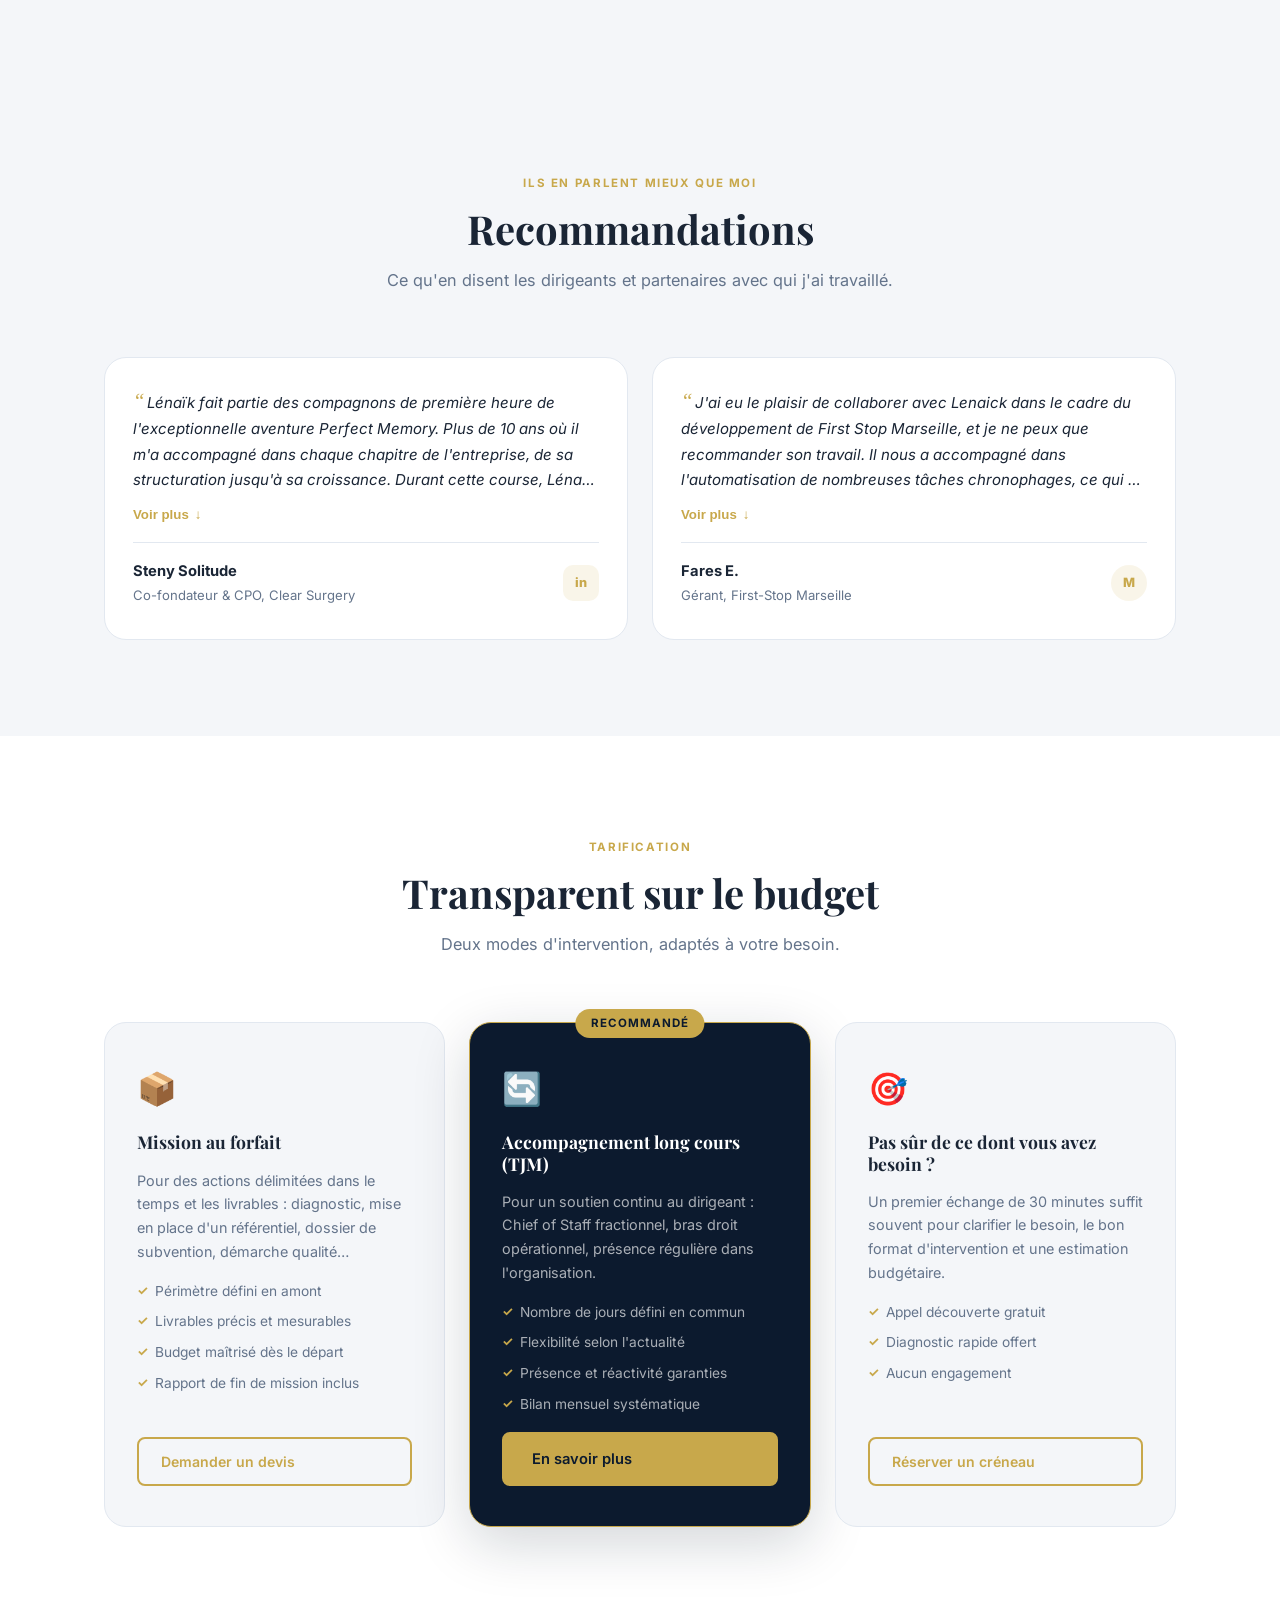
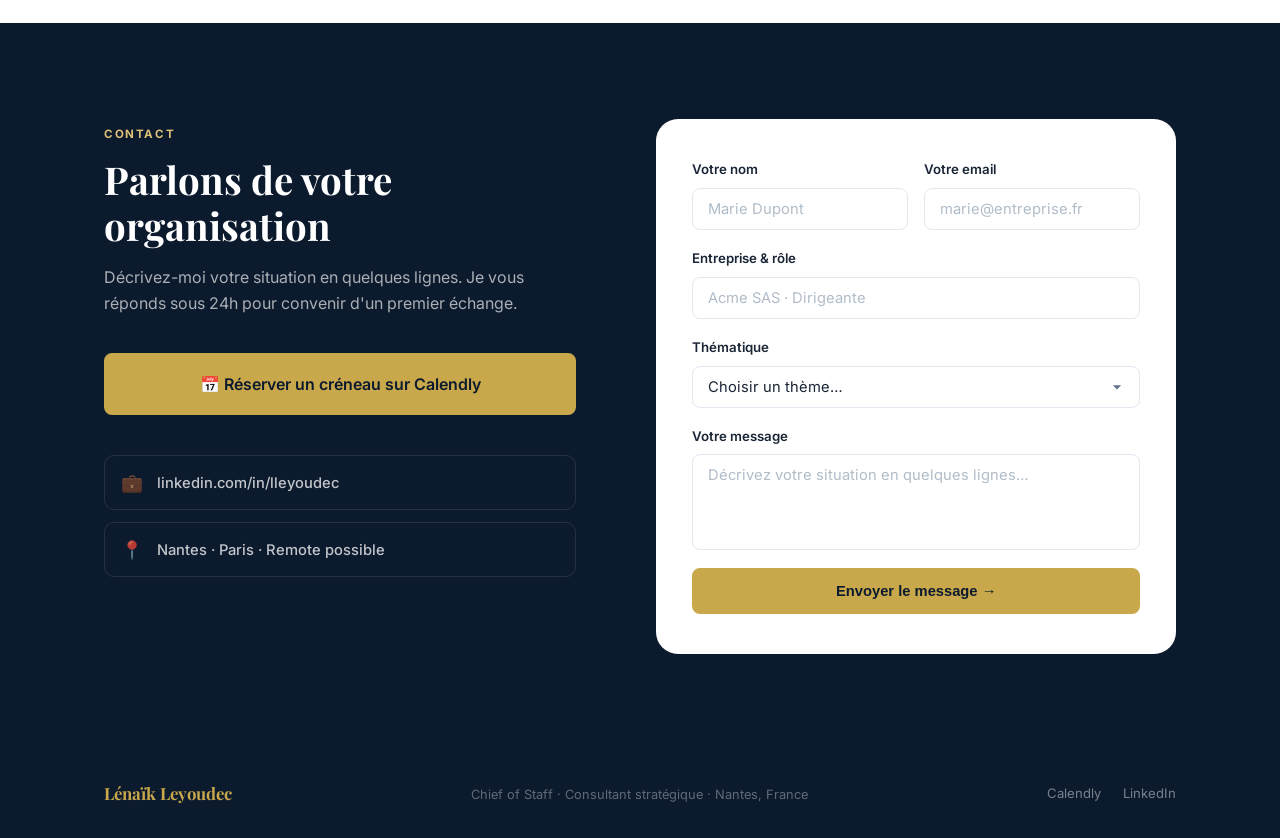
==== commit fb6bb3d2: "Ajoute une section Recommandations avec citations dépliables Co-Authored-By: Claude Sonnet 5 <norepl" ====
--- a/index.html
+++ b/index.html
@@ -72,6 +72,7 @@
         <li><a href="#services" onclick="closeMenu()">Services</a></li>
         <li><a href="#resultats" onclick="closeMenu()">Résultats</a></li>
         <li><a href="#parcours" onclick="closeMenu()">Parcours</a></li>
+        <li><a href="#recommandations" onclick="closeMenu()">Recommandations</a></li>
         <li><a href="#tarifs" onclick="closeMenu()">Tarifs</a></li>
         <li><a href="#contact" class="nav-cta" onclick="closeMenu()">Me contacter</a></li>
       </ul>
@@ -432,6 +433,45 @@
             <h3>Doctorat en Sciences de la Communication</h3>
             <h4>Université de technologie de Compiègne (UTC)</h4>
             <p>Thèse : <a href="https://bibliotheque.utc.fr/Default/doc/SYRACUSE/535442/l-editorialisation-du-film-de-famille" target="_blank" class="tl-link"><em>« Enrichissement sémantique des archives numériques »</em></a>. Bourse CIFRE nationale. Chercheur associé et membre extérieur du Conseil du département TSH depuis 2017 — plus de 12 publications (livres, revues, actes de conférences).</p>
+          </div>
+        </div>
+
+      </div>
+    </div>
+  </section>
+
+  <!-- ─── RECOMMANDATIONS ───────────────────────────────────── -->
+  <section id="recommandations" class="section-light">
+    <div class="container">
+      <div class="section-header reveal">
+        <span class="section-label">Ils en parlent mieux que moi</span>
+        <h2>Recommandations</h2>
+        <p class="section-sub">Ce qu'en disent les dirigeants et partenaires avec qui j'ai travaillé.</p>
+      </div>
+
+      <div class="reco-grid">
+
+        <div class="reco-card reveal">
+          <p class="reco-quote reco-quote--clamped">Lénaïk fait partie des compagnons de première heure de l'exceptionnelle aventure Perfect Memory. Plus de 10 ans où il m'a accompagné dans chaque chapitre de l'entreprise, de sa structuration jusqu'à sa croissance. Durant cette course, Lénaïk a démontré une large variété de qualités : sens des priorités et de l'urgence avec une forte adaptation aux changements rapides de contexte, résistance au stress ; excellence opérationnelle à travers la rigueur et la précision dont il a su faire preuve durant ses missions et lors de la production de ses livrables (appels d'offres, événements, qualité produit, études de marché, etc.) ; sens de l'équipe à travers l'aide apportée à chaque personne sans jamais chercher sa mise en avant personnelle ; curiosité intellectuelle qui lui a permis de s'approprier la réalité technologique de l'entreprise pour l'expliquer en contexte d'avant-vente ou de recrutement. Lénaïk est clairement un atout pour un dirigeant en recherche d'une personne de confiance pour le représenter et le seconder, je le recommande sans réserve.</p>
+          <button class="reco-toggle" aria-expanded="false">Voir plus <span class="toggle-arrow">↓</span></button>
+          <div class="reco-footer">
+            <div class="reco-author">
+              <span class="reco-name">Steny Solitude</span>
+              <span class="reco-role">Co-fondateur &amp; CPO, Clear Surgery</span>
+            </div>
+            <a href="https://www.linkedin.com/in/stenysolitude/" target="_blank" rel="noopener" class="reco-link reco-link--linkedin" aria-label="Profil LinkedIn de Steny Solitude">in</a>
+          </div>
+        </div>
+
+        <div class="reco-card reveal delay-1">
+          <p class="reco-quote reco-quote--clamped">J'ai eu le plaisir de collaborer avec Lenaick dans le cadre du développement de First Stop Marseille, et je ne peux que recommander son travail. Il nous a accompagné dans l'automatisation de nombreuses tâches chronophages, ce qui a eu un impact direct et mesurable sur notre efficacité au quotidien. Au-delà de l'aspect technique, Lenaick apporte une réelle valeur stratégique : il a su définir et mettre en place une stratégie d'acquisition client B2B parfaitement adaptée aux spécificités de notre entreprise. C'est également quelqu'un de très réactif, disponible et profondément humain dans sa manière de travailler. Il ne cherche pas à « facturer pour facturer » : chaque intervention est pertinente, concrète et orientée résultats. Un partenaire de confiance, impliqué et efficace, que je recommande vivement.</p>
+          <button class="reco-toggle" aria-expanded="false">Voir plus <span class="toggle-arrow">↓</span></button>
+          <div class="reco-footer">
+            <div class="reco-author">
+              <span class="reco-name">Fares E.</span>
+              <span class="reco-role">Gérant, First-Stop Marseille</span>
+            </div>
+            <a href="https://www.malt.fr/profile/lenaikleyoudec1" target="_blank" rel="noopener" class="reco-link reco-link--malt" aria-label="Profil Malt de Fares E.">M</a>
           </div>
         </div>
 
--- a/style.css
+++ b/style.css
@@ -155,6 +155,24 @@
 .tl-body h4{font-size:.86rem;font-weight:400;color:var(--muted);margin-bottom:10px}
 .tl-body p{font-size:.9rem;color:var(--muted);line-height:1.65}
 
+/* ── RECOMMANDATIONS ────────────────────────────────── */
+.reco-grid{display:grid;grid-template-columns:repeat(2,1fr);gap:24px}
+.reco-card{background:var(--white);border:1.5px solid var(--border);border-radius:var(--r-lg);padding:32px 28px;display:flex;flex-direction:column;transition:border-color var(--t),box-shadow var(--t),transform var(--t)}
+.reco-card:hover{border-color:var(--gold);box-shadow:var(--sh);transform:translateY(-3px)}
+.reco-quote{position:relative;font-size:.94rem;color:var(--text);line-height:1.7;font-style:italic;margin-bottom:2px}
+.reco-quote::before{content:'\201C';font-family:'Playfair Display',Georgia,serif;color:var(--gold);font-size:1.3rem;line-height:0;margin-right:2px}
+.reco-quote--clamped{display:-webkit-box;-webkit-line-clamp:4;-webkit-box-orient:vertical;overflow:hidden}
+.reco-toggle{align-self:flex-start;display:flex;align-items:center;gap:6px;background:none;border:none;padding:12px 0 20px;font-size:.83rem;font-weight:600;color:var(--gold);cursor:pointer}
+.reco-toggle:hover{color:var(--gold-2)}
+.reco-toggle .toggle-arrow{transition:transform var(--t)}
+.reco-toggle[aria-expanded="true"] .toggle-arrow{transform:rotate(180deg)}
+.reco-footer{display:flex;align-items:center;justify-content:space-between;gap:16px;margin-top:auto;padding-top:16px;border-top:1px solid var(--border)}
+.reco-name{display:block;font-weight:700;font-size:.92rem;color:var(--text)}
+.reco-role{display:block;font-size:.82rem;color:var(--muted);margin-top:2px}
+.reco-link{display:flex;align-items:center;justify-content:center;width:36px;height:36px;border-radius:10px;background:var(--gold-bg);color:var(--gold);font-size:.8rem;font-weight:800;flex-shrink:0;transition:background var(--t),color var(--t),transform var(--t)}
+.reco-link:hover{background:var(--gold);color:var(--navy);transform:translateY(-2px)}
+.reco-link--malt{border-radius:50%}
+
 /* ── TARIFS ─────────────────────────────────────────── */
 #tarifs{background:var(--white)}
 .tarifs-grid{display:grid;grid-template-columns:repeat(3,1fr);gap:24px}
@@ -223,7 +241,7 @@
   .nav-links.open{transform:translateX(0)}
   .nav-links a{font-size:1.1rem;padding:14px 20px;border-radius:10px}
   section{padding:64px 0}
-  .services-grid,.resultats-grid,.tarifs-grid{grid-template-columns:1fr}
+  .services-grid,.resultats-grid,.tarifs-grid,.reco-grid{grid-template-columns:1fr}
   .contact-grid{grid-template-columns:1fr;gap:48px}
   .contact-form{padding:28px 20px}
   .form-row{grid-template-columns:1fr}
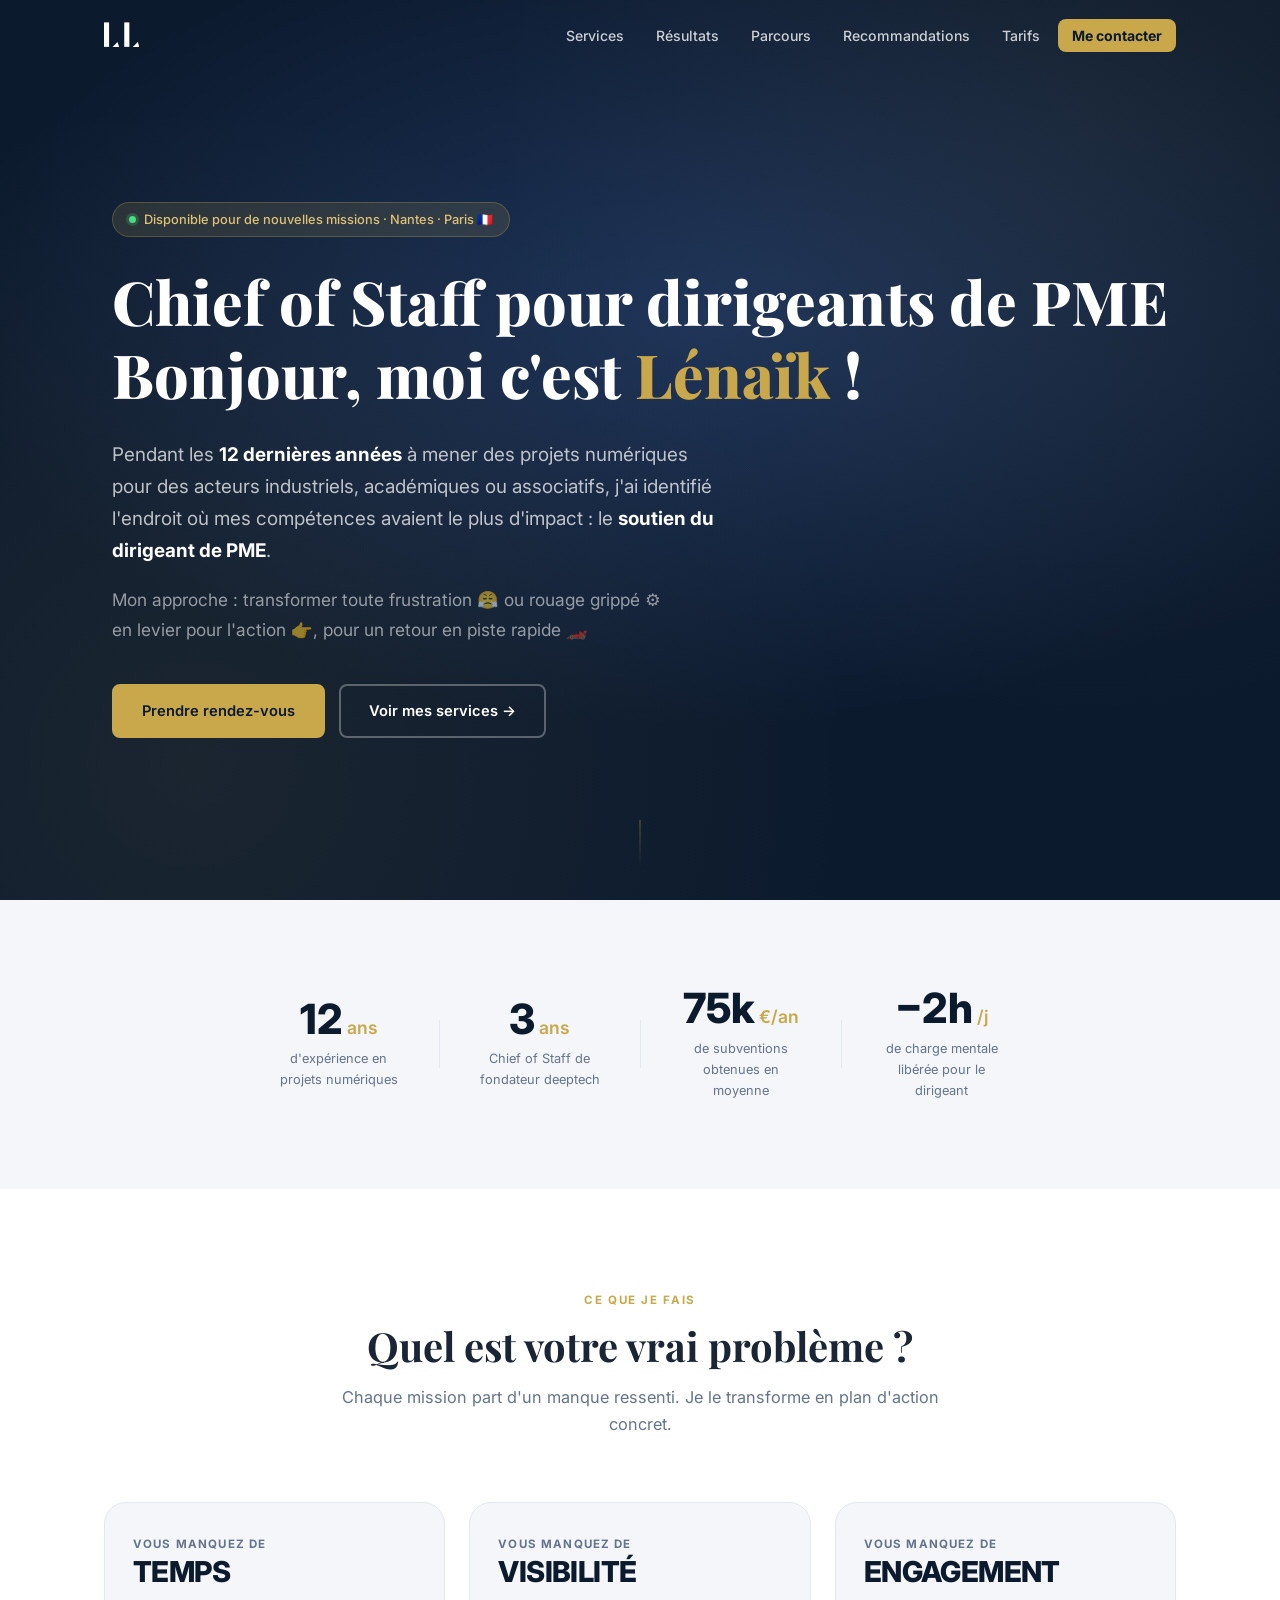
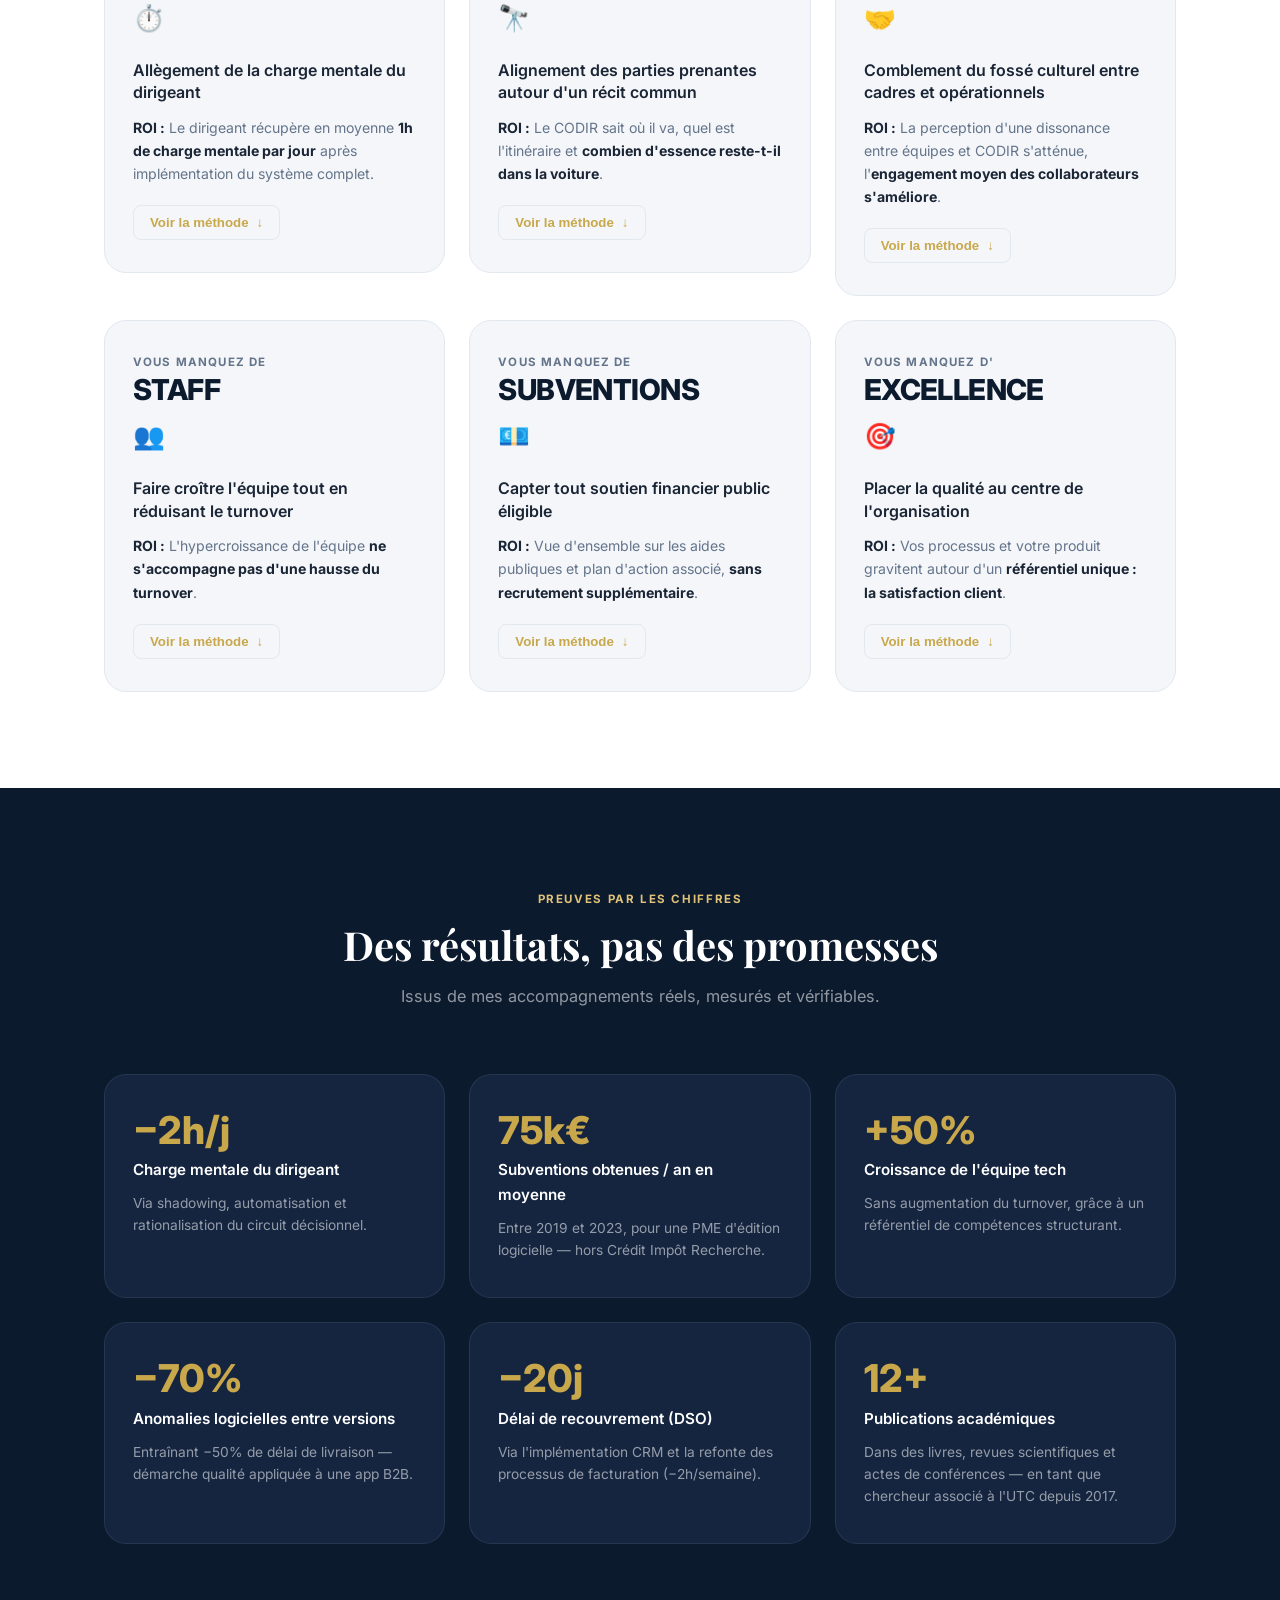
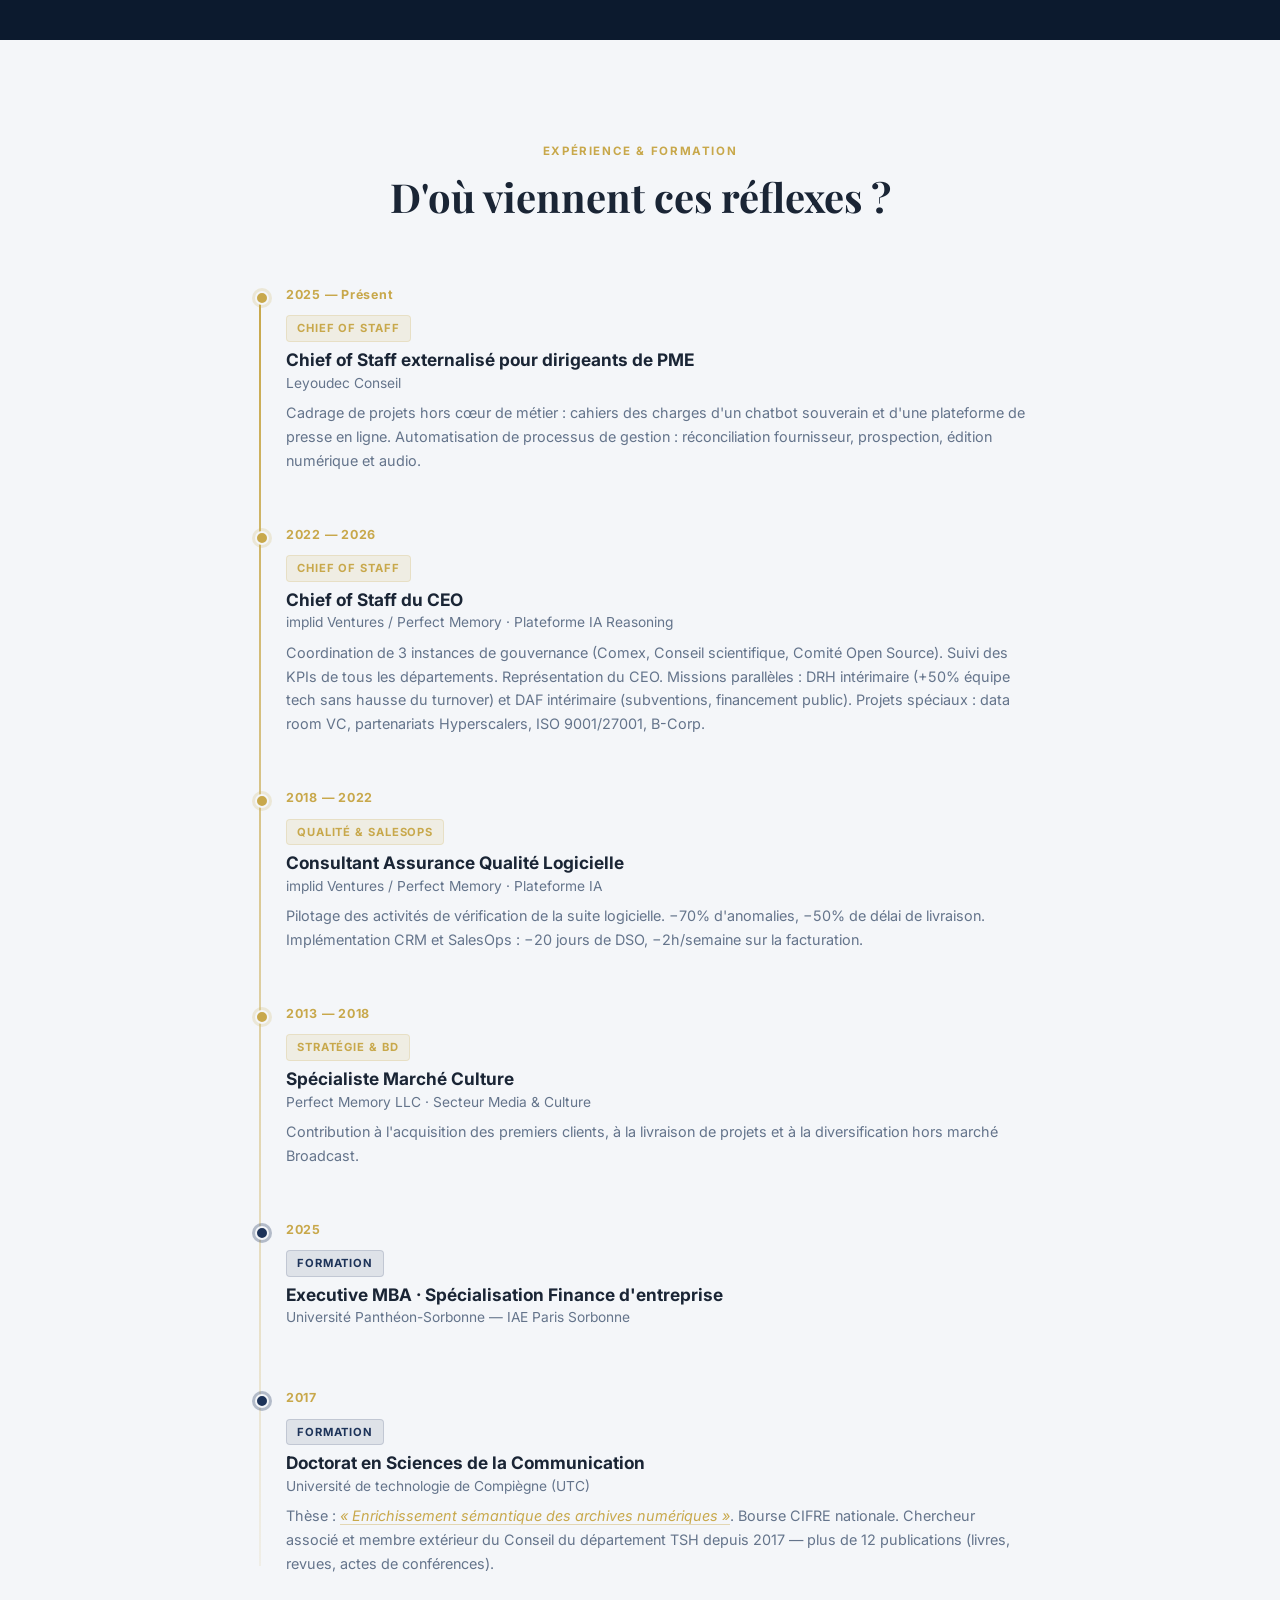
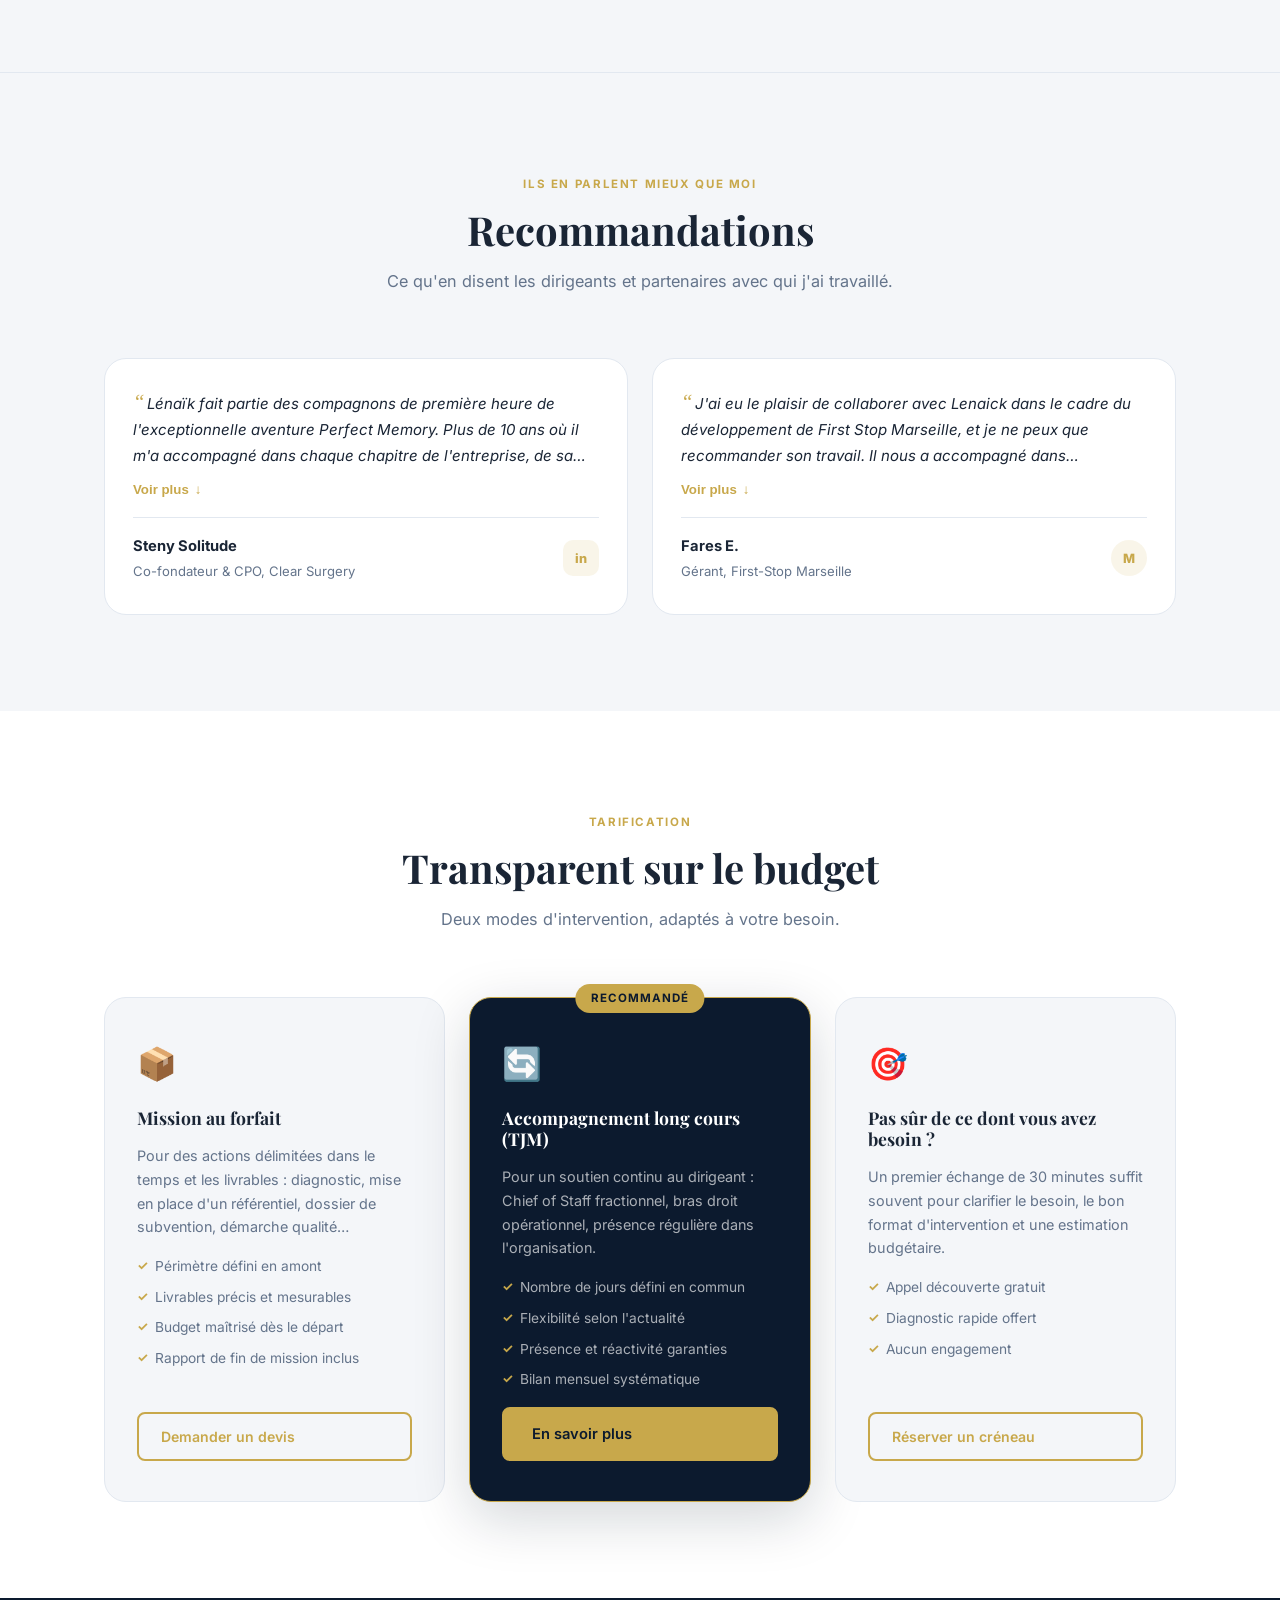
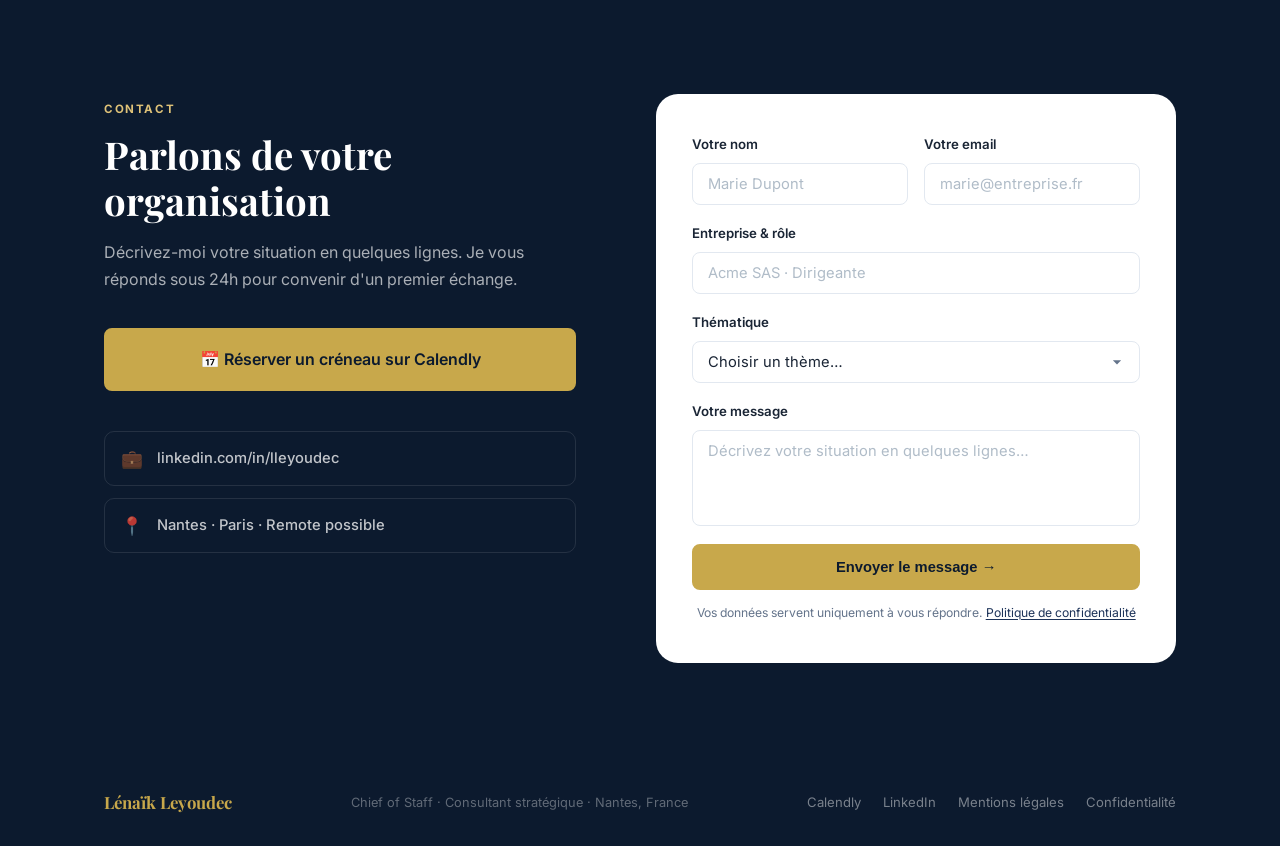
==== commit 205726c0: "Ajoute les pages Mentions légales et Politique de confidentialité Liens dans le pied de page et sous" ====
--- a/index.html
+++ b/index.html
@@ -585,6 +585,7 @@
           <textarea id="message" name="message" rows="4" placeholder="Décrivez votre situation en quelques lignes…" required></textarea>
         </div>
         <button type="submit" class="btn btn-primary btn-full">Envoyer le message →</button>
+        <p class="form-legal">Vos données servent uniquement à vous répondre. <a href="politique-confidentialite.html">Politique de confidentialité</a></p>
         <div class="form-success" id="formSuccess">✓ Message envoyé ! Lénaïk vous répond sous 24h.</div>
       </form>
     </div>
@@ -598,6 +599,8 @@
       <div class="footer-links">
         <a href="https://calendly.com/l-leyoudec/parlons-ensemble-des-enjeux-de-votre-organisation" target="_blank">Calendly</a>
         <a href="https://www.linkedin.com/in/lleyoudec" target="_blank">LinkedIn</a>
+        <a href="mentions-legales.html">Mentions légales</a>
+        <a href="politique-confidentialite.html">Confidentialité</a>
       </div>
     </div>
   </footer>
--- a/style.css
+++ b/style.css
@@ -156,12 +156,13 @@
 .tl-body p{font-size:.9rem;color:var(--muted);line-height:1.65}
 
 /* ── RECOMMANDATIONS ────────────────────────────────── */
+#recommandations{border-top:1px solid var(--border)}
 .reco-grid{display:grid;grid-template-columns:repeat(2,1fr);gap:24px}
 .reco-card{background:var(--white);border:1.5px solid var(--border);border-radius:var(--r-lg);padding:32px 28px;display:flex;flex-direction:column;transition:border-color var(--t),box-shadow var(--t),transform var(--t)}
 .reco-card:hover{border-color:var(--gold);box-shadow:var(--sh);transform:translateY(-3px)}
 .reco-quote{position:relative;font-size:.94rem;color:var(--text);line-height:1.7;font-style:italic;margin-bottom:2px}
 .reco-quote::before{content:'\201C';font-family:'Playfair Display',Georgia,serif;color:var(--gold);font-size:1.3rem;line-height:0;margin-right:2px}
-.reco-quote--clamped{display:-webkit-box;-webkit-line-clamp:4;-webkit-box-orient:vertical;overflow:hidden}
+.reco-quote--clamped{display:-webkit-box;-webkit-line-clamp:3;-webkit-box-orient:vertical;overflow:hidden}
 .reco-toggle{align-self:flex-start;display:flex;align-items:center;gap:6px;background:none;border:none;padding:12px 0 20px;font-size:.83rem;font-weight:600;color:var(--gold);cursor:pointer}
 .reco-toggle:hover{color:var(--gold-2)}
 .reco-toggle .toggle-arrow{transition:transform var(--t)}
@@ -234,6 +235,32 @@
 .footer-links a{font-size:.82rem;color:rgba(255,255,255,.45);transition:color var(--t)}
 .footer-links a:hover{color:var(--gold)}
 
+/* ── PAGES LÉGALES ──────────────────────────────────── */
+.page-legal #navbar{background:rgba(12,26,46,.96);backdrop-filter:blur(14px);box-shadow:0 2px 24px rgba(0,0,0,.3)}
+.legal-hero{background:radial-gradient(ellipse 90% 120% at 55% 0%,var(--navy-3) 0%,var(--navy) 70%);color:var(--white);padding:150px 0 64px}
+.legal-hero .container,.legal-body{max-width:808px}
+.legal-hero h1{font-size:clamp(2rem,4.5vw,3rem);margin-bottom:0}
+.legal-meta{margin-top:14px;font-size:.88rem;color:rgba(255,255,255,.55)}
+.legal{padding:72px 0 104px;background:var(--white)}
+.legal-block+.legal-block{margin-top:44px;padding-top:44px;border-top:1px solid var(--border)}
+.legal-block h2{font-family:'Playfair Display',Georgia,serif;font-size:clamp(1.3rem,2.4vw,1.55rem);color:var(--navy);margin-bottom:16px}
+.legal-block p{font-size:1rem;line-height:1.8;color:var(--text);max-width:68ch;hyphens:auto;-webkit-hyphens:auto}
+.legal-block p+p,.legal-list+p{margin-top:14px}
+.legal-block a,.legal-crosslink a{color:var(--navy-3);font-weight:500;text-decoration:underline;text-decoration-color:rgba(200,168,75,.6);text-underline-offset:3px;overflow-wrap:anywhere;transition:color var(--t)}
+.legal-block a:hover,.legal-crosslink a:hover{color:var(--gold)}
+.legal-list{display:flex;flex-direction:column;gap:8px;margin:14px 0 0}
+.legal-list li{position:relative;padding-left:22px;line-height:1.6}
+.legal-list li::before{content:'';position:absolute;left:2px;top:.68em;width:8px;height:2px;background:var(--gold)}
+.legal-facts{display:grid;grid-template-columns:240px 1fr;border:1.5px solid var(--border);border-radius:var(--r);overflow:hidden}
+.legal-facts dt,.legal-facts dd{padding:14px 20px;border-top:1px solid var(--border)}
+.legal-facts dt:first-of-type,.legal-facts dt:first-of-type+dd{border-top:none}
+.legal-facts dt{background:var(--off);font-size:.78rem;font-weight:700;letter-spacing:.06em;text-transform:uppercase;color:var(--muted);display:flex;align-items:center}
+.legal-facts dd{font-size:.98rem;line-height:1.6;color:var(--text)}
+.legal-crosslink{margin-top:56px;padding:20px 24px;background:var(--off);border-left:3px solid var(--gold);border-radius:0 var(--r) var(--r) 0;font-size:.92rem;color:var(--muted)}
+.footer-links a[aria-current="page"]{color:var(--gold)}
+.form-legal{margin-top:14px;font-size:.76rem;line-height:1.55;color:var(--muted);text-align:center}
+.form-legal a{color:var(--navy-3);text-decoration:underline;text-underline-offset:2px}
+
 /* ── RESPONSIVE ─────────────────────────────────────── */
 @media(max-width:768px){
   .nav-burger{display:flex}
@@ -249,6 +276,13 @@
   .chiffre{padding:20px 24px}
   .chiffre-sep{width:80%;height:1px;margin:0 auto}
   .footer-inner{flex-direction:column;text-align:center}
+  .footer-links{flex-wrap:wrap;justify-content:center;gap:12px 22px}
+  .legal-hero{padding:120px 0 48px}
+  .legal{padding:48px 0 72px}
+  .legal-block+.legal-block{margin-top:36px;padding-top:36px}
+  .legal-facts{grid-template-columns:1fr}
+  .legal-facts dt{padding:12px 16px 4px;border-top:1px solid var(--border)}
+  .legal-facts dd{padding:0 16px 12px;border-top:none;background:var(--off)}
 }
 @media(max-width:900px){
   .services-grid,.resultats-grid,.tarifs-grid{grid-template-columns:repeat(2,1fr)}
